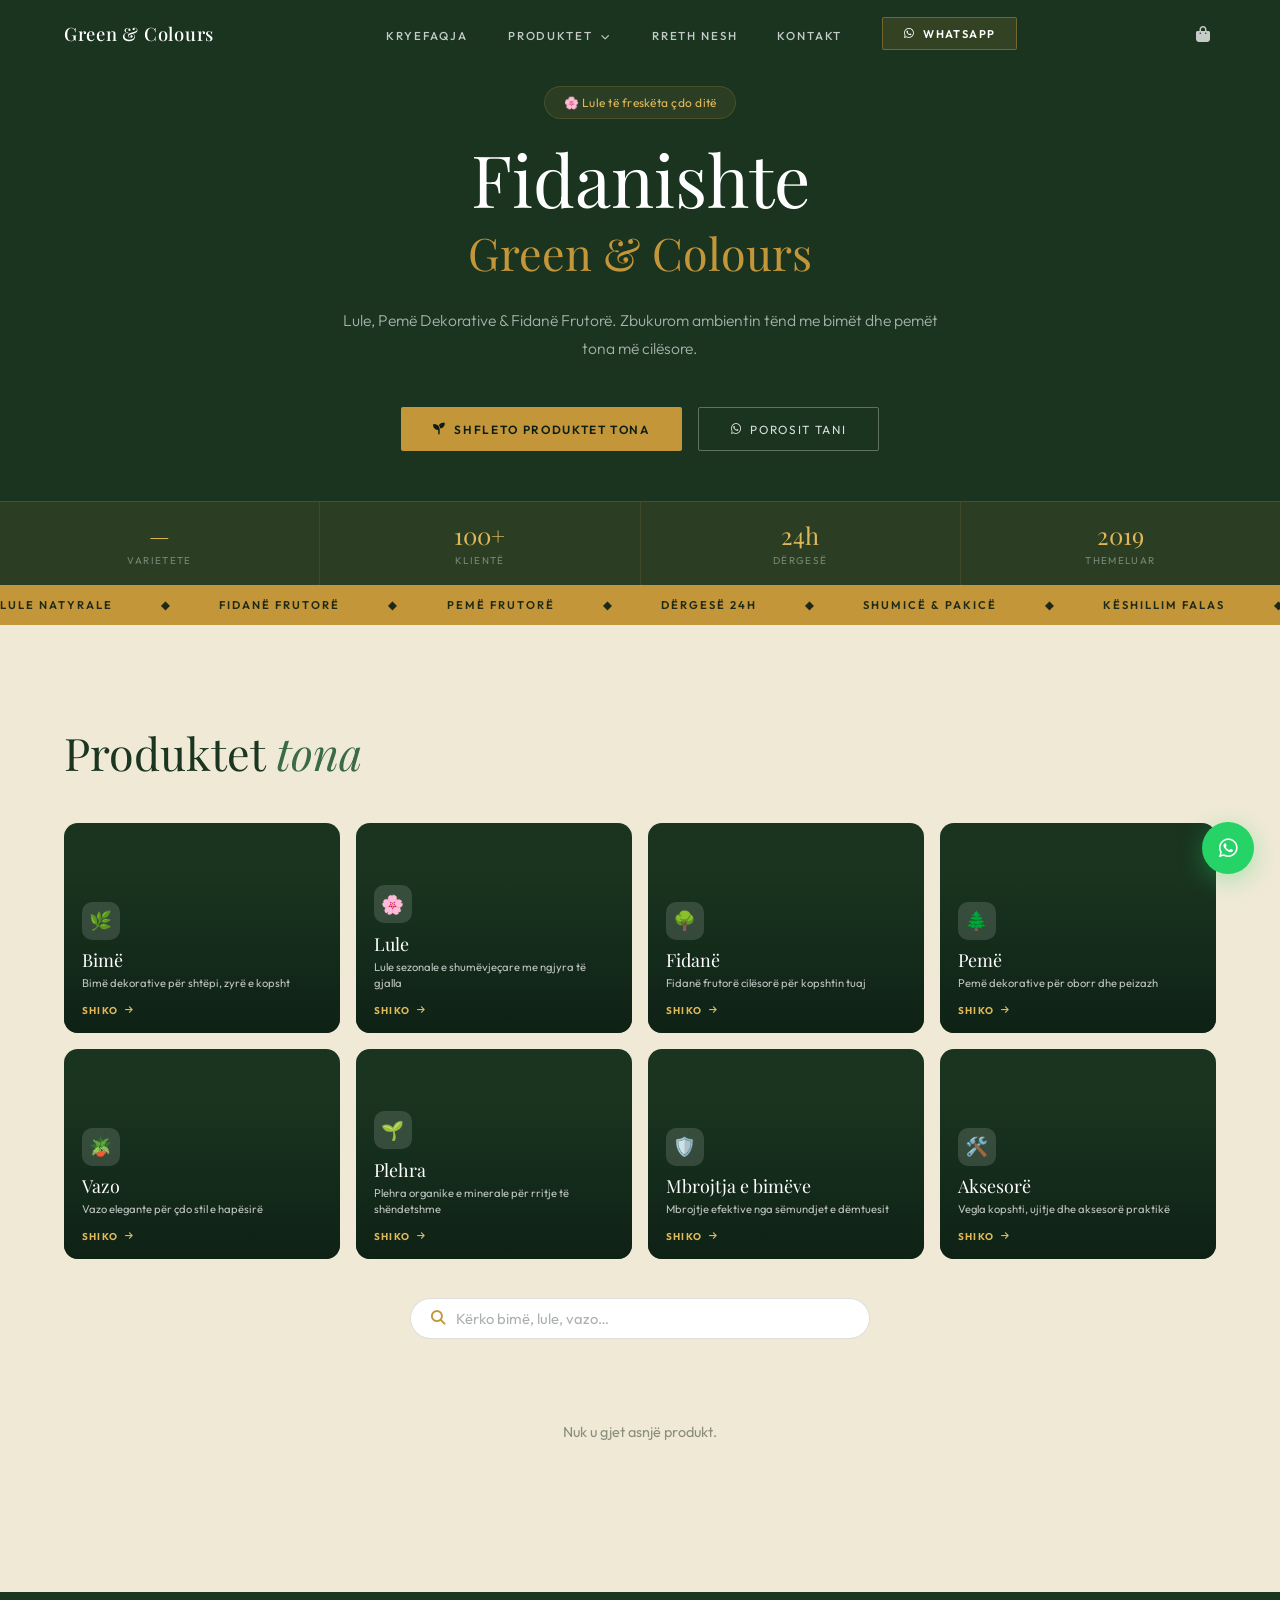
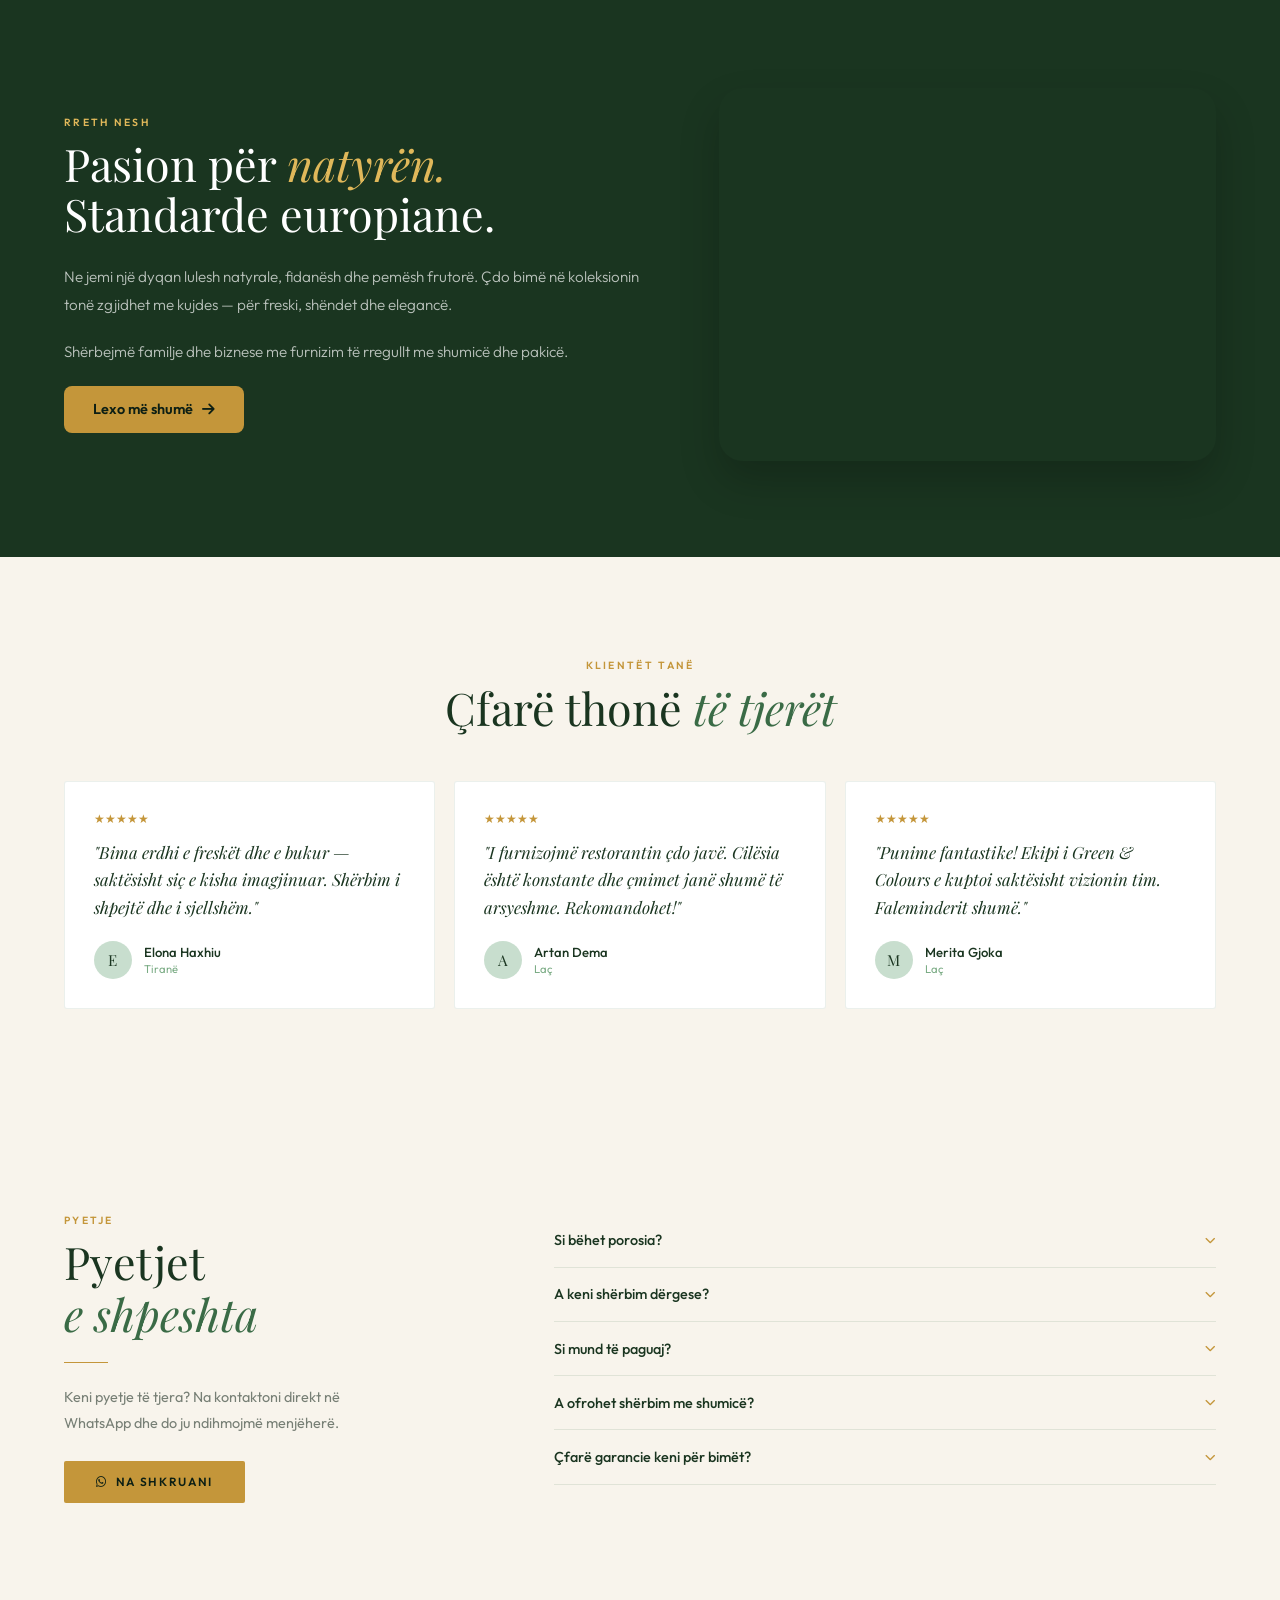
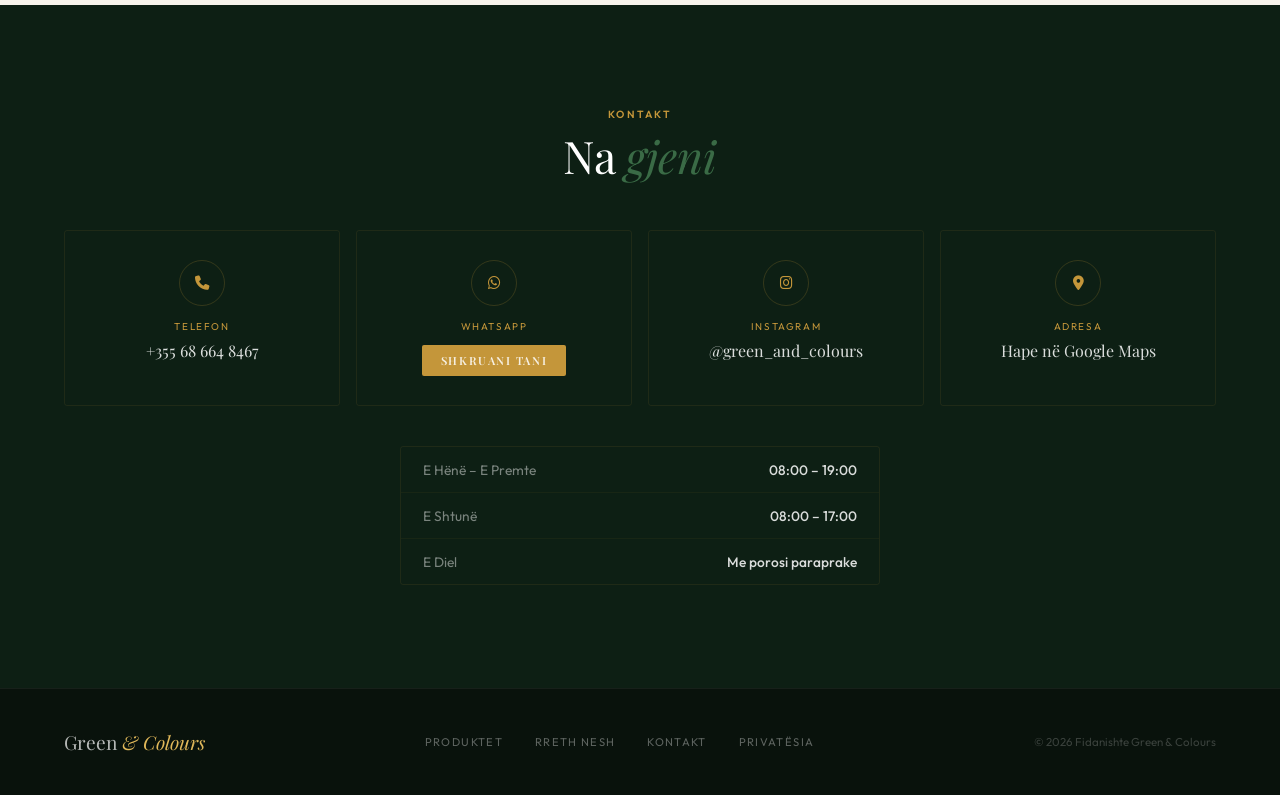
==== index.html @ 83186262 "Add files via upload" ====
<!DOCTYPE html>
<html lang="sq">
<head>
  <meta charset="UTF-8" />
  <meta name="viewport" content="width=device-width, initial-scale=1.0" />
  <title>Green & Colours — Fidanishte Premium · Laç</title>
  <meta name="description" content="Fidanishte Green & Colours — lule, bimë dekorative dhe fidanë frutorë premium. Porosi online nëpërmjet WhatsApp. Laç, Shqipëri." />
  <meta name="robots" content="index, follow" />
  <link rel="canonical" href="https://green-colours.pages.dev/" />
  <meta name="theme-color" content="#1a3520" />
  <link rel="icon" href="data:image/svg+xml,%3Csvg xmlns='http://www.w3.org/2000/svg' viewBox='0 0 100 100'%3E%3Ctext y='.9em' font-size='90'%3E🌿%3C/text%3E%3C/svg%3E">
  <link rel="manifest" href="site.webmanifest" />

  <!-- Open Graph -->
  <meta property="og:type"        content="website" />
  <meta property="og:site_name"   content="Green & Colours" />
  <meta property="og:locale"      content="sq_AL" />
  <meta property="og:url"         content="https://green-colours.pages.dev/" />
  <meta property="og:title"       content="Green & Colours — Fidanishte Premium · Laç" />
  <meta property="og:description" content="Fidanishte Green & Colours — lule, bimë dekorative dhe fidanë frutorë premium. Porosi online nëpërmjet WhatsApp." />
  <meta property="og:image"       content="https://green-colours.pages.dev/assets/og-image.jpg" />
  <meta property="og:image:width"  content="1200" />
  <meta property="og:image:height" content="630" />
  <meta property="og:image:alt"    content="Fidanishte Green & Colours — bimë dhe lule premium, Laç" />

  <!-- Twitter Card -->
  <meta name="twitter:card"        content="summary_large_image" />
  <meta name="twitter:title"       content="Green & Colours — Fidanishte Premium · Laç" />
  <meta name="twitter:description" content="Fidanishte Green & Colours — lule, bimë dekorative dhe fidanë frutorë premium. Porosi online nëpërmjet WhatsApp." />
  <meta name="twitter:image"       content="https://green-colours.pages.dev/assets/og-image.jpg" />
  <meta name="twitter:image:alt"   content="Fidanishte Green & Colours — bimë dhe lule premium, Laç" />

  <!-- Schema.org JSON-LD -->
  <script type="application/ld+json">
  {
    "@context": "https://schema.org",
    "@type": "LocalBusiness",
    "@id": "https://green-colours.pages.dev/#business",
    "name": "Fidanishte Green & Colours",
    "alternateName": "Green & Colours",
    "description": "Fidanishte premium në Laç — lule, bimë dekorative dhe fidanë frutorë. Shërbim me WhatsApp dhe dërgesa në të gjithë Shqipërinë dhe në Kosovë.",
    "url": "https://green-colours.pages.dev/",
    "logo": "https://green-colours.pages.dev/assets/og-image.jpg",
    "image": "https://green-colours.pages.dev/assets/og-image.jpg",
    "telephone": "+355686648467",
    "address": {
      "@type": "PostalAddress",
      "addressLocality": "Laç",
      "addressCountry": "AL"
    },
    "geo": {
      "@type": "GeoCoordinates",
      "latitude": 41.6288509,
      "longitude": 19.6698162
    },
    "openingHoursSpecification": [
      {
        "@type": "OpeningHoursSpecification",
        "dayOfWeek": ["Monday","Tuesday","Wednesday","Thursday","Friday"],
        "opens": "08:00",
        "closes": "19:00"
      },
      {
        "@type": "OpeningHoursSpecification",
        "dayOfWeek": "Saturday",
        "opens": "08:00",
        "closes": "17:00"
      }
    ],
    "sameAs": [
      "https://www.instagram.com/green_and_colours"
    ],
    "contactPoint": {
      "@type": "ContactPoint",
      "telephone": "+355686648467",
      "contactType": "customer service",
      "availableLanguage": "Albanian"
    },
    "priceRange": "$$"
  }
  </script>

  <link rel="preload" href="https://fonts.googleapis.com/css2?family=Playfair+Display:ital,wght@0,400;0,700;1,400&family=Outfit:wght@400;500;600&display=swap" as="style" />
  <link rel="preconnect" href="https://fonts.googleapis.com" />
  <link rel="preconnect" href="https://fonts.gstatic.com" crossorigin />
  <link rel="stylesheet" href="style.css" />
  <link href="https://fonts.googleapis.com/css2?family=Playfair+Display:ital,wght@0,400;0,500;0,700;1,400;1,500&family=Outfit:wght@300;400;500;600&display=swap" rel="stylesheet" />
  <link rel="stylesheet" href="https://cdnjs.cloudflare.com/ajax/libs/font-awesome/6.5.0/css/all.min.css" media="print" onload="this.media='all'" />
  <noscript><link rel="stylesheet" href="https://cdnjs.cloudflare.com/ajax/libs/font-awesome/6.5.0/css/all.min.css" /></noscript>

  <style>
    /* ══════════════════════════════════
       SCROLLBAR
    ══════════════════════════════════ */
    ::-webkit-scrollbar { width: 4px; }
    ::-webkit-scrollbar-track { background: var(--cream); }
    ::-webkit-scrollbar-thumb { background: var(--moss); border-radius: 2px; }

    /* ══════════════════════════════════
       NAV
    ══════════════════════════════════ */
    #nav {
      position: fixed; top: 0; left: 0; right: 0; z-index: 200;
      height: 68px;
      display: flex; align-items: center; justify-content: space-between;
      padding: 0 clamp(1.5rem, 5vw, 4rem);
      background: rgba(13,31,20,0);
      transition: background .4s var(--ease), border-color .4s;
      border-bottom: 1px solid transparent;
    }
    #nav.stuck {
      background: rgba(13,31,20,.97);
      border-bottom-color: rgba(196,150,58,.18);
      backdrop-filter: blur(20px);
    }

    .nav-logo {
      font-family: var(--serif);
      font-size: 1.15rem;
      font-weight: 500;
      color: var(--white);
      letter-spacing: .04em;
      display: flex; align-items: center; gap: .4rem;
    }

    .nav-links {
      display: flex; align-items: center; gap: 2.5rem;
      list-style: none;
    }
    .nav-links a {
      font-size: .72rem;
      font-weight: 500;
      letter-spacing: .16em;
      text-transform: uppercase;
      color: rgba(255,255,255,.75);
      transition: color .2s;
    }
    .nav-links a:hover { color: var(--white); }

    .nav-wa {
      display: flex; align-items: center; gap: .5rem;
      padding: .55rem 1.3rem;
      background: rgba(196,150,58,.15);
      border: 1px solid rgba(196,150,58,.45);
      color: var(--white) !important;
      border-radius: 2px;
      font-size: .7rem !important;
      font-weight: 600 !important;
      letter-spacing: .12em !important;
      transition: background .25s;
    }
    .nav-wa:hover { background: var(--gold) !important; color: var(--ink) !important; }

    .nav-cart {
      position: relative;
      color: rgba(255,255,255,.75);
      font-size: 1rem;
      padding: .4rem;
      transition: color .2s;
    }
    .nav-cart:hover { color: var(--white); }

    #cartCount {
      position: absolute; top: -4px; right: -4px;
      min-width: 18px; height: 18px;
      background: var(--gold);
      color: var(--ink);
      font-size: .6rem; font-weight: 700;
      border-radius: 99px;
      display: flex; align-items: center; justify-content: center;
      padding: 0 3px;
    }
    #cartCount.hidden { display: none; }

    /* ── Kategoritë vizuale (karta) ── */
    .cat-grid {
      display: grid; grid-template-columns: repeat(4, 1fr);
      gap: 1rem; margin-bottom: 2.4rem;
    }
    .cat-card {
      position: relative; height: 210px;
      border-radius: 14px; overflow: hidden;
      cursor: pointer;
      background: var(--forest);
      border: none; padding: 0; text-align: left;
      display: block; width: 100%;
      transition: transform .3s var(--ease), box-shadow .3s var(--ease);
    }
    .cat-card:hover { transform: translateY(-5px); box-shadow: 0 16px 40px rgba(13,31,20,.22); }
    .cat-card img {
      position: absolute; inset: 0; width: 100%; height: 100%;
      object-fit: cover;
      transition: transform .5s var(--ease);
    }
    .cat-card:hover img { transform: scale(1.06); }
    .cat-card::after {
      content: '';
      position: absolute; inset: 0;
      background: linear-gradient(180deg, rgba(13,31,20,.05) 25%, rgba(13,31,20,.9) 100%);
      z-index: 1;
    }
    .cat-card-body {
      position: absolute; left: 0; right: 0; bottom: 0; z-index: 2;
      padding: 1rem 1.1rem;
      display: block;
    }
    .cat-card-emoji {
      width: 38px; height: 38px;
      display: flex; align-items: center; justify-content: center;
      background: rgba(255,255,255,.14);
      backdrop-filter: blur(6px);
      border-radius: 10px; font-size: 1.15rem;
      margin-bottom: .55rem;
    }
    .cat-card-name {
      display: block;
      font-family: var(--serif); font-size: 1.12rem;
      color: #fff; margin-bottom: .25rem;
    }
    .cat-card-desc {
      display: -webkit-box; -webkit-line-clamp: 2; -webkit-box-orient: vertical;
      overflow: hidden;
      font-size: .7rem; line-height: 1.45;
      font-family: var(--sans);
      color: rgba(255,255,255,.72);
      margin-bottom: .6rem;
    }
    .cat-card-btn {
      display: inline-flex; align-items: center; gap: .4rem;
      font-size: .62rem; font-weight: 700;
      font-family: var(--sans);
      letter-spacing: .14em; text-transform: uppercase;
      color: var(--gold-lt);
    }
    .cat-card-btn i { font-size: .55rem; transition: transform .2s; }
    .cat-card:hover .cat-card-btn i { transform: translateX(4px); }

    /* ── FAB: Telefon (vetëm mobile) ── */
    .fab-tel {
      display: none;
      position: fixed; z-index: 300;
      align-items: center; justify-content: center;
      background: var(--forest);
      color: #fff;
      border-radius: 50%;
      box-shadow: 0 8px 24px rgba(13,31,20,.4);
      transition: transform .25s;
    }
    .fab-tel:hover { transform: scale(1.1); }

    /* ══════════════════════════════════
       HERO
    ══════════════════════════════════ */
    #hero {
      position: relative;
      height: 65vh; min-height: 500px;
      display: grid;
      grid-template-columns: 1fr;
    }

    .hero-left {
      position: relative;
      background: var(--forest);
      display: flex; flex-direction: column;
      justify-content: center;
      align-items: center;
      text-align: center;
      padding: clamp(2rem,8vw,6rem) clamp(2rem,5vw,4rem);
      overflow: hidden;
      z-index: 1;
    }

    .hero-left::before {
      content: '';
      position: absolute; inset: 0;
      background-color: var(--forest);
      opacity: .28;
    }

    .hero-eyebrow {
      font-size: .75rem;
      letter-spacing: .02em;
      color: var(--gold-lt);
      margin-top: 2rem;
      margin-bottom: 1.4rem;
      display: inline-flex;
      align-items: center;
      gap: .6rem;
      justify-content: center;
      position: relative;
      background: rgba(196,150,58,0.1);
      padding: 0.5rem 1.2rem;
      border-radius: 50px;
      border: 1px solid rgba(196,150,58,0.2);
    }
    .hero-eyebrow::before { display: none; }

    .hero-h1 {
      font-family: var(--serif);
      font-size: clamp(2.5rem, 6vw, 4.5rem);
      font-weight: 400;
      line-height: 1.05;
      color: var(--white);
      margin-bottom: 0.4rem;
      position: relative;
    }
    
    .hero-subtitle {
      font-family: var(--serif);
      font-size: clamp(1.5rem, 3.5vw, 2.8rem);
      color: var(--gold);
      margin-bottom: 1.5rem;
      position: relative;
    }

    .hero-desc {
      font-size: .98rem;
      font-weight: 300;
      line-height: 1.8;
      color: rgba(255,255,255,.62);
      max-width: 600px;
      margin: 0 auto 2.8rem;
      position: relative;
    }

    .hero-btns {
      display: flex; gap: 1rem; flex-wrap: wrap;
      justify-content: center;
      position: relative;
    }

    .btn-gold {
      display: inline-flex; align-items: center; gap: .5rem;
      padding: .85rem 2rem;
      background: var(--gold);
      color: var(--ink);
      font-size: .74rem; font-weight: 600;
      letter-spacing: .14em; text-transform: uppercase;
      border-radius: 2px;
      transition: background .22s, transform .15s;
    }
    .btn-gold:hover { background: var(--gold-lt); transform: translateY(-2px); }

    .btn-ghost {
      display: inline-flex; align-items: center; gap: .5rem;
      padding: .85rem 2rem;
      border: 1px solid rgba(255,255,255,.3);
      color: rgba(255,255,255,.85);
      font-size: .74rem; font-weight: 400;
      letter-spacing: .14em; text-transform: uppercase;
      border-radius: 2px;
      transition: all .22s;
    }
    .btn-ghost:hover { border-color: rgba(255,255,255,.7); color: var(--white); }

    /* Hero numbers strip */
    .hero-numbers {
      position: absolute; bottom: 0; left: 0; right: 0;
      background: rgba(196,150,58,.1);
      border-top: 1px solid rgba(196,150,58,.2);
      display: flex;
      z-index: 2;
    }
    .hero-num-item {
      flex: 1;
      padding: 1.1rem 1.5rem;
      border-right: 1px solid rgba(196,150,58,.15);
    }
    .hero-num-item:last-child { border-right: none; }
    .h-num {
      font-family: var(--serif);
      font-size: 1.5rem;
      font-weight: 400;
      color: var(--gold-lt);
    }
    .h-lbl {
      font-size: .62rem;
      letter-spacing: .14em;
      text-transform: uppercase;
      color: rgba(255,255,255,.38);
      margin-top: .2rem;
    }

    /* ══════════════════════════════════
       MARQUEE
    ══════════════════════════════════ */
    .marquee-wrap {
      background: var(--gold);
      overflow: hidden;
      padding: .8rem 0;
    }
    .marquee-track {
      display: flex;
      gap: 3rem;
      animation: marquee 22s linear infinite;
      white-space: nowrap;
    }
    .marquee-track span {
      font-size: .7rem;
      font-weight: 600;
      letter-spacing: .18em;
      text-transform: uppercase;
      color: var(--ink);
      opacity: .9;
      flex-shrink: 0;
    }
    .marquee-dot {
      color: var(--forest);
      opacity: .5;
    }
    @keyframes marquee {
      from { transform: translateX(0); }
      to   { transform: translateX(-50%); }
    }

    /* ══════════════════════════════════
       CATEGORY SECTION
    ══════════════════════════════════ */
    #categories {
      padding: clamp(4rem,8vw,7rem) clamp(1.5rem,5vw,4rem);
      background: var(--cream);
    }

    .sec-head {
      display: flex;
      align-items: flex-end;
      justify-content: space-between;
      margin-bottom: 2.8rem;
      gap: 1rem;
      flex-wrap: wrap;
    }

    .sec-tag {
      font-size: .65rem;
      font-weight: 600;
      letter-spacing: .22em;
      text-transform: uppercase;
      color: var(--gold);
      margin-bottom: .6rem;
      display: block;
    }

    .sec-title {
      font-family: var(--serif);
      font-size: clamp(1.8rem, 3.5vw, 2.8rem);
      font-weight: 400;
      line-height: 1.15;
      color: var(--forest);
    }
    .sec-title em { font-style: italic; color: var(--moss); }

    /* ══════════════════════════════════
       PRODUCTS
    ══════════════════════════════════ */
    #produktet {
      padding: clamp(4rem,8vw,7rem) clamp(1.5rem,5vw,4rem);
      background: var(--parchment);
    }

    /* Product grid */
    #productGrid {
      display: grid;
      grid-template-columns: repeat(auto-fill, minmax(220px, 1fr));
      gap: 1.2rem;
    }

    .pc {
      background: var(--white);
      border: 1px solid rgba(58,107,70,.1);
      border-radius: 3px;
      overflow: hidden;
      transition: transform .3s var(--ease), box-shadow .3s, border-color .3s;
      cursor: pointer;
    }
    .pc:hover {
      transform: translateY(-5px);
      box-shadow: 0 22px 48px rgba(13,31,20,.13);
      border-color: rgba(58,107,70,.25);
    }

    .pc-img {
      position: relative;
      height: 220px; overflow: hidden;
    }
    .pc-img img {
      width: 100%; height: 100%;
      object-fit: cover;
      transition: transform .55s var(--ease);
    }
    .pc:hover .pc-img img { transform: scale(1.07); }

    .pc-badge {
      position: absolute; top: .75rem; left: .75rem;
      font-size: .58rem; font-weight: 700;
      letter-spacing: .1em; text-transform: uppercase;
      padding: .22rem .6rem;
      background: var(--forest);
      color: var(--mist);
      border-radius: 2px;
    }
    .pc-badge-gold { background: var(--gold); color: var(--ink); }
    .pc-badge-out  { background: #dc2626; color: #ffffff; font-weight: 800; } /* Ngjyrë e kuqe për S'ka gjendje */

    .pc-body { padding: 1.1rem; }

    .pc-cat {
      font-size: .6rem;
      letter-spacing: .14em;
      text-transform: uppercase;
      color: var(--sage);
      margin-bottom: .35rem;
    }
    .pc-name {
      font-family: var(--serif);
      font-size: 1.1rem;
      font-weight: 400;
      color: var(--forest);
      line-height: 1.25;
      margin-bottom: .6rem;
    }

    .pc-price-row {
      display: flex;
      align-items: baseline;
      gap: .5rem;
      justify-content: space-between;
    }
    .pc-price {
      font-family: var(--serif);
      font-size: 1.1rem;
      color: var(--moss);
    }
    .pc-price-old {
      font-size: .82rem;
      color: rgba(13,31,20,.35);
      text-decoration: line-through;
    }

    .pc-order {
      width: 32px; height: 32px;
      border-radius: 2px;
      background: var(--forest);
      color: var(--cream);
      display: flex; align-items: center; justify-content: center;
      font-size: .78rem;
      transition: background .2s;
      flex-shrink: 0;
    }
    .pc-order:hover { background: var(--gold); color: var(--ink); }

    /* Load more */
    #loadMoreWrap {
      display: none;
      justify-content: center;
      margin-top: 2.5rem;
    }
    /* Infinite scroll — indikatori i ngarkimit */
    #scrollSentinel { height: 1px; }
    .scroll-status {
      display: inline-flex; align-items: center; gap: .6rem;
      font-size: .74rem; font-weight: 500;
      letter-spacing: .12em; text-transform: uppercase;
      color: rgba(13,31,20,.45);
    }
    .scroll-status .spin {
      width: 14px; height: 14px; border-radius: 50%;
      border: 2px solid rgba(58,107,70,.22);
      border-top-color: var(--forest);
      animation: gcspin .7s linear infinite;
    }
    @keyframes gcspin { to { transform: rotate(360deg); } }
    .btn-outline-dark {
      display: inline-flex; align-items: center; gap: .5rem;
      padding: .8rem 2.4rem;
      border: 1px solid rgba(58,107,70,.28);
      border-radius: 2px;
      font-size: .74rem; font-weight: 500;
      letter-spacing: .12em; text-transform: uppercase;
      color: var(--forest);
      transition: all .22s;
    }
    .btn-outline-dark:hover {
      background: var(--forest);
      color: var(--cream);
      border-color: var(--forest);
    }

    /* ══════════════════════════════════
       ABOUT SPLIT
    ══════════════════════════════════ */
    #about {
      display: grid;
      grid-template-columns: 1.1fr 0.9fr;
      padding: clamp(4rem,8vw,6rem) clamp(1.5rem,5vw,4rem);
      background: var(--forest);
      gap: 3rem;
      align-items: center;
    }

    .about-visual {
      position: relative;
      border-radius: 24px;
      overflow: hidden;
      aspect-ratio: 4/3;
      box-shadow: 0 20px 40px rgba(0,0,0,0.2);
    }

    .about-visual img {
      width: 100%; height: 100%;
      object-fit: cover;
      display: block;
      transition: transform .8s var(--ease);
    }
    .about-visual:hover img { transform: scale(1.04); }

    .about-body {
      background: transparent;
      padding: 0;
      display: flex; flex-direction: column; justify-content: center;
    }

    .about-body .sec-tag { color: var(--gold-lt); }

    .about-title {
      font-family: var(--serif);
      font-size: clamp(2rem, 3.5vw, 3rem);
      font-weight: 400;
      line-height: 1.12;
      color: var(--white);
      margin-bottom: 1.5rem;
    }
    .about-title em { font-style: italic; color: var(--gold-lt); }

    .about-text {
      font-size: .95rem;
      font-weight: 300;
      line-height: 1.85;
      color: rgba(255,255,255,.7);
      margin-bottom: 1.2rem;
    }

    .btn-gold-new {
      background: var(--gold);
      color: var(--ink);
      padding: 0.9rem 1.8rem;
      border-radius: 8px;
      font-size: 0.9rem;
      font-weight: 600;
      display: inline-flex;
      align-items: center;
      gap: 0.6rem;
      transition: all 0.3s var(--ease);
      text-decoration: none;
      align-self: flex-start;
    }
    .btn-gold-new:hover {
      background: var(--gold-lt);
      transform: translateY(-2px);
      box-shadow: 0 8px 20px rgba(196,150,58,0.3);
    }

    @media (max-width: 900px) {
      #about { grid-template-columns: 1fr; gap: 2.5rem; }
      .about-visual { order: -1; aspect-ratio: 16/10; }
    }

    /* ══════════════════════════════════
       TESTIMONIALS
    ══════════════════════════════════ */
    #testimonials {
      padding: clamp(4rem,8vw,7rem) clamp(1.5rem,5vw,4rem);
      background: var(--cream);
      overflow: hidden;
    }

    .testimonials-head { text-align: center; margin-bottom: 3rem; }

    .testi-track {
      display: grid;
      grid-template-columns: repeat(3, 1fr);
      gap: 1.2rem;
    }

    .testi-card {
      background: var(--white);
      border: 1px solid rgba(58,107,70,.1);
      border-radius: 3px;
      padding: 1.8rem;
    }

    .testi-stars {
      color: var(--gold);
      font-size: .75rem;
      margin-bottom: .8rem;
    }

    .testi-text {
      font-family: var(--serif);
      font-size: 1.05rem;
      font-style: italic;
      font-weight: 400;
      line-height: 1.65;
      color: var(--forest);
      margin-bottom: 1.2rem;
    }

    .testi-author {
      display: flex; align-items: center; gap: .75rem;
    }
    .testi-avatar {
      width: 38px; height: 38px; border-radius: 50%;
      background: var(--mist);
      display: flex; align-items: center; justify-content: center;
      font-family: var(--serif);
      font-size: .95rem;
      color: var(--forest);
      font-weight: 400;
      flex-shrink: 0;
    }
    .testi-name { font-size: .82rem; font-weight: 500; color: var(--forest); }
    .testi-loc  { font-size: .7rem; color: var(--sage); margin-top: .1rem; }

    /* ══════════════════════════════════
       FAQ
    ══════════════════════════════════ */
    #faq {
      padding: clamp(4rem,8vw,7rem) clamp(1.5rem,5vw,4rem);
      background: var(--cream);
    }

    .faq-wrap {
      display: grid;
      grid-template-columns: 1fr 1.6fr;
      gap: clamp(3rem,6vw,6rem);
      align-items: start;
    }

    .faq-sticky { position: sticky; top: 88px; }

    details.faq {
      border-bottom: 1px solid rgba(58,107,70,.12);
    }
    details.faq summary {
      display: flex; align-items: center; justify-content: space-between;
      padding: 1.1rem 0;
      font-size: .9rem; font-weight: 500;
      color: var(--forest);
      cursor: pointer; list-style: none;
      user-select: none;
      transition: color .2s;
    }
    details.faq summary::-webkit-details-marker { display: none; }
    details.faq[open] summary { color: var(--moss); }
    details.faq summary i { color: var(--gold); font-size: .68rem; transition: transform .3s; }
    details.faq[open] summary i { transform: rotate(180deg); }
    details.faq p {
      font-size: .86rem;
      color: rgba(13,31,20,.55);
      line-height: 1.8;
      padding-bottom: 1.1rem;
    }

    /* ══════════════════════════════════
       CONTACT
    ══════════════════════════════════ */
    #kontakt {
      background: var(--ink);
      padding: clamp(4rem,8vw,7rem) clamp(1.5rem,5vw,4rem);
    }

    .contact-grid {
      display: grid;
      grid-template-columns: repeat(auto-fit, minmax(200px, 1fr));
      gap: 1rem;
      margin-top: 3rem;
    }

    .contact-tile {
      padding: 1.8rem;
      border: 1px solid rgba(196,150,58,.1);
      border-radius: 3px;
      text-align: center;
      transition: border-color .3s;
    }
    .contact-tile:hover { border-color: rgba(196,150,58,.3); }

    .ct-icon {
      width: 46px; height: 46px;
      border-radius: 50%;
      border: 1px solid rgba(196,150,58,.22);
      display: flex; align-items: center; justify-content: center;
      margin: 0 auto .9rem;
      color: var(--gold);
      font-size: .9rem;
    }
    .ct-label {
      font-size: .62rem;
      letter-spacing: .16em;
      text-transform: uppercase;
      color: var(--gold);
      margin-bottom: .45rem;
    }
    .ct-value {
      font-family: var(--serif);
      font-size: 1rem;
      color: rgba(255,255,255,.85);
    }
    .ct-value a { color: inherit; transition: color .2s; }
    .ct-value a:hover { color: var(--gold-lt); }

    .hours-table {
      max-width: 480px; margin: 2.5rem auto 0;
      border: 1px solid rgba(196,150,58,.1);
      border-radius: 3px; overflow: hidden;
    }
    .ht-row {
      display: flex; justify-content: space-between;
      padding: .85rem 1.4rem;
      border-bottom: 1px solid rgba(196,150,58,.06);
      font-size: .86rem;
    }
    .ht-row:last-child { border-bottom: none; }
    .ht-day { color: rgba(255,255,255,.45); }
    .ht-time { color: rgba(255,255,255,.85); font-weight: 500; }

    /* ══════════════════════════════════
       FOOTER
    ══════════════════════════════════ */
    footer {
      background: rgba(5,14,8,.98);
      border-top: 1px solid rgba(255,255,255,.06);
      padding: 2.5rem clamp(1.5rem,5vw,4rem);
    }
    .footer-inner {
      display: flex;
      align-items: center;
      justify-content: space-between;
      flex-wrap: wrap;
      gap: 1.5rem;
      max-width: var(--max);
      margin: 0 auto;
    }
    .footer-logo {
      font-family: var(--serif);
      font-size: 1.2rem;
      color: rgba(255,255,255,.7);
    }
    .footer-logo em { color: var(--gold-lt); font-style: italic; }
    .footer-links {
      display: flex; gap: 2rem; flex-wrap: wrap;
    }
    .footer-links a {
      font-size: .7rem;
      letter-spacing: .12em;
      text-transform: uppercase;
      color: rgba(255,255,255,.35);
      transition: color .2s;
    }
    .footer-links a:hover { color: rgba(255,255,255,.7); }
    .footer-copy {
      font-size: .72rem;
      color: rgba(255,255,255,.2);
    }

    /* ══════════════════════════════════
       MODALS
    ══════════════════════════════════ */
    .modal {
      display: none;
      position: fixed; inset: 0; z-index: 500;
      background: rgba(0,0,0,.7);
      backdrop-filter: blur(8px);
      align-items: center; justify-content: center;
      padding: 1rem;
    }
    .modal.open { display: flex; }

    .modal-box {
      background: var(--ink);
      border: 1px solid rgba(196,150,58,.14);
      border-radius: 4px;
      width: 100%; max-width: 860px;
      max-height: 90vh; overflow: auto;
      position: relative;
    }

    .modal-close {
      position: absolute; top: 1rem; right: 1rem; z-index: 2;
      width: 36px; height: 36px;
      background: var(--forest);
      border: 2px solid var(--gold);
      border-radius: 50%;
      color: var(--cream);
      display: flex; align-items: center; justify-content: center;
      cursor: pointer; font-size: .85rem;
      transition: background .2s;
    }
    .modal-close:hover { background: rgba(255,255,255,.15); }

    /* Quick view */
    #qvModal .modal-box {
      display: grid;
      grid-template-columns: 1fr 1fr;
    }

    .qv-img-wrap { position: relative; }
    .qv-img-wrap img {
      width: 100%; height: 100%; min-height: 320px;
      object-fit: contain; object-position: center;
      display: block; background: #fff;
    }
    @media (max-width: 640px) {
      .qv-img-wrap img {
        height: auto !important;
        min-height: unset !important;
        max-height: none !important;
        aspect-ratio: 1 / 1;
        object-fit: contain !important;
        background: #fff;
      }
    }
    .qv-nav {
      position: absolute; top: 50%; transform: translateY(-50%);
      width: 36px; height: 36px;
      background: rgba(13,31,20,.6);
      border: 1px solid rgba(196,150,58,.2);
      border-radius: 50%;
      color: var(--cream);
      display: flex; align-items: center; justify-content: center;
      cursor: pointer; font-size: .72rem;
      transition: background .2s;
    }
    .qv-nav:hover { background: rgba(196,150,58,.25); }
    .qv-prev { left: .75rem; }
    .qv-next { right: .75rem; }

    .qv-body { padding: 2rem; overflow-y: auto; max-height: 90vh; }
    .qv-cat { font-size: .6rem; letter-spacing: .16em; text-transform: uppercase; color: var(--gold); margin-bottom: .5rem; }
    .qv-title { font-family: var(--serif); font-size: 1.8rem; font-weight: 400; color: var(--white); line-height: 1.2; margin-bottom: .9rem; }
    .qv-desc { font-size: .86rem; color: rgba(255,255,255,.5); line-height: 1.8; margin-bottom: 1.4rem; }

    .qv-price-row { display: flex; align-items: center; justify-content: space-between; gap: 1rem; margin-bottom: 1.4rem; }
    .qv-price { font-family: var(--serif); font-size: 1.8rem; color: var(--gold-lt); }

    .qv-btns { display: flex; gap: .6rem; }
    .btn-add-cart {
      display: inline-flex; align-items: center; gap: .5rem;
      padding: .7rem 1.4rem;
      background: var(--gold);
      color: var(--ink);
      font-size: .72rem; font-weight: 600;
      letter-spacing: .1em; text-transform: uppercase;
      border-radius: 2px; cursor: pointer;
      transition: background .22s;
    }
    .btn-add-cart:hover { background: var(--gold-lt); }
    .btn-wa-order {
      display: inline-flex; align-items: center; gap: .5rem;
      padding: .7rem 1.2rem;
      background: rgba(196,150,58,.12);
      border: 1px solid rgba(196,150,58,.3);
      color: var(--cream);
      font-size: .72rem;
      border-radius: 2px;
      transition: background .22s;
    }
    .btn-wa-order:hover { background: rgba(196,150,58,.22); }
    /* Produkt pa gjendje — etiketë statike: pa hover, pa zhdukje, pa zëvendësim */
    .qv-out {
      display: inline-flex; align-items: center; justify-content: center;
      background: #dc2626; color: #fff;
      font-family: var(--sans); font-weight: 800; font-size: .8rem;
      letter-spacing: .05em; text-transform: uppercase;
      padding: .7rem 1.4rem; border-radius: 10px;
      pointer-events: none; user-select: none;
    }

    .qv-care {
      border: 1px solid rgba(196,150,58,.1);
      border-radius: 2px;
      padding: 1.2rem;
      margin-top: .5rem;
    }
    .qv-care-title {
      font-size: .6rem; letter-spacing: .16em;
      text-transform: uppercase; color: var(--gold);
      margin-bottom: .9rem;
    }
    .qv-care-grid {
      display: grid; grid-template-columns: repeat(3,1fr); gap: .7rem;
      text-align: center;
    }
    .qv-care-item { min-width: 0; overflow: hidden; } .qv-care-item i { color: var(--gold); font-size: .85rem; }
    .qv-care-key {
      font-size: .58rem; letter-spacing: .1em; text-transform: uppercase;
      color: rgba(255,255,255,.3); margin: .3rem 0 .18rem;
    }
    .qv-care-val { font-size: .76rem; color: var(--cream); font-weight: 500; word-break: break-word; overflow-wrap: break-word; }

    /* Cart modal */
    #cartModal .modal-box { max-width: 520px; }

    .cart-header {
      padding: 1.4rem 1.6rem;
      border-bottom: 1px solid rgba(196,150,58,.1);
      display: flex; align-items: center; justify-content: space-between;
    }
    .cart-title { font-family: var(--serif); font-size: 1.4rem; color: var(--white); font-weight: 400; }

    .cart-items { padding: 1.4rem 1.6rem; overflow-y: auto; max-height: 40vh; min-height: 80px; }

    .cart-item {
      display: flex; gap: .9rem; align-items: center;
      padding: .8rem 0;
      border-bottom: 1px solid rgba(196,150,58,.08);
    }
    .cart-item img { width: 56px; height: 56px; object-fit: cover; border-radius: 2px; flex-shrink: 0; }
    .ci-name { font-family: var(--serif); font-size: .96rem; color: var(--cream); }
    .ci-price { font-size: .8rem; color: rgba(255,255,255,.45); margin-top: .2rem; }
    .ci-qty { display: flex; align-items: center; gap: .5rem; margin-top: .4rem; }
    .qty-btn {
      width: 26px; height: 26px;
      border: 1px solid rgba(196,150,58,.22);
      color: var(--cream);
      font-size: .95rem;
      border-radius: 2px;
      transition: border-color .2s;
    }
    .qty-btn:hover { border-color: var(--gold); color: var(--gold); }
    .qty-val { font-size: .85rem; color: var(--cream); min-width: 18px; text-align: center; }
    .ci-remove {
      margin-left: auto;
      color: rgba(255,255,255,.25);
      font-size: .78rem; cursor: pointer;
      transition: color .2s;
    }
    .ci-remove:hover { color: #e05; }

    .cart-footer { padding: 1.4rem 1.6rem; border-top: 1px solid rgba(196,150,58,.1); }
    .cart-total { display: flex; justify-content: space-between; margin-bottom: 1rem; font-size: .85rem; }
    .cart-total span:last-child { font-family: var(--serif); font-size: 1.25rem; color: var(--gold-lt); }

    .cart-phone-label { font-size: .62rem; letter-spacing: .14em; text-transform: uppercase; color: var(--gold); margin-bottom: .4rem; display: block; }
    #cartPhone {
      width: 100%; background: rgba(255,255,255,.06); border: 1px solid rgba(196,150,58,.18);
      border-radius: 2px; padding: .65rem .9rem;
      color: var(--white); font-size: .9rem; font-family: var(--sans);
      outline: none; transition: border-color .2s; margin-bottom: .6rem;
    }
    #cartPhone:focus { border-color: rgba(196,150,58,.5); }
    #cartPhone::placeholder { color: rgba(255,255,255,.25); }
    #cartPhoneError { font-size: .76rem; color: #f87; margin-bottom: .5rem; display: none; }
    .btn-wa-full {
      width: 100%; padding: .85rem;
      background: #25D366; color: #fff;
      font-size: .76rem; font-weight: 600;
      letter-spacing: .1em; text-transform: uppercase;
      border-radius: 2px; cursor: pointer;
      display: flex; align-items: center; justify-content: center; gap: .5rem;
      transition: background .22s;
    }
    .btn-wa-full:hover { background: #20b358; }

    /* Privacy modal */
    #privacyModal .modal-box { max-width: 600px; }
    .prv-body { padding: 1.6rem; overflow-y: auto; max-height: 70vh; }
    .prv-section { margin-bottom: 1.4rem; }
    .prv-section h4 { font-size: .8rem; font-weight: 600; color: var(--gold); margin-bottom: .4rem; }
    .prv-section p, .prv-section li { font-size: .84rem; color: rgba(255,255,255,.5); line-height: 1.8; }
    .prv-section ul { padding-left: 1.2rem; }

    /* ══════════════════════════════════
       FAB
    ══════════════════════════════════ */
    .fab-wa {
      position: fixed; bottom: 1.6rem; right: 1.6rem; z-index: 90;
      width: 52px; height: 52px; border-radius: 50%;
      background: #25D366;
      color: #fff;
      display: flex; align-items: center; justify-content: center;
      font-size: 1.35rem;
      box-shadow: 0 6px 24px rgba(37,211,102,.35);
      transition: transform .25s var(--ease);
      text-decoration: none;
    }
    .fab-wa:hover { transform: scale(1.1); }

    .fab-top {
      position: fixed; bottom: 1.6rem; right: 5rem; z-index: 90;
      width: 42px; height: 42px; border-radius: 50%;
      background: var(--forest);
      border: 1px solid rgba(196,150,58,.25);
      color: var(--gold);
      display: flex; align-items: center; justify-content: center;
      font-size: .78rem; cursor: pointer;
      opacity: 0; pointer-events: none;
      transition: opacity .3s;
    }
    .fab-top.vis { opacity: 1; pointer-events: all; }

    /* ══════════════════════════════════
       TOAST
    ══════════════════════════════════ */
    #toast {
      position: fixed; bottom: 5rem; right: 1.6rem; z-index: 600;
      background: var(--forest);
      border: 1px solid rgba(255,255,255,.1);
      color: var(--cream);
      font-size: .82rem;
      padding: .75rem 1.2rem;
      border-radius: 3px;
      display: none; max-width: 280px;
    }
    #toast.show { display: block; }

    /* ══════════════════════════════════
       REVEAL ANIMATION
    ══════════════════════════════════ */
    .reveal {
      opacity: 0; transform: translateY(22px);
      transition: opacity .7s var(--ease), transform .7s var(--ease);
    }
    .reveal.in { opacity: 1; transform: translateY(0); }

    /* ══════════════════════════════════
       RESPONSIVE
    ══════════════════════════════════ */

    /* ══════════════════════════════════
       MOBILE — 480px & below
    ══════════════════════════════════ */
    @media (max-width: 480px) {

      /* Prevent ALL horizontal scroll */
      html, body { overflow-x: hidden; max-width: 100%; }
      * { max-width: 100%; }

      /* ── NAV ── */
      html { --nav-h: 60px; } /* nav-i 60px në mobile → scroll-padding i saktë */
      #nav { height: 60px; padding: 0 1rem; }
      .nav-logo { font-size: 1rem; letter-spacing: .02em; }
      .nav-cart { font-size: .9rem; }

      /* ── HERO ── */
      #hero { height: auto; min-height: 100svh; }
      .hero-left { padding: 5rem 1.2rem 6rem; }
      .hero-eyebrow { font-size: .68rem; padding: .4rem 1rem; }
      .hero-h1 { font-size: clamp(2rem, 9vw, 2.6rem); }
      .hero-subtitle { font-size: clamp(1.2rem, 5vw, 1.6rem); margin-bottom: 1rem; }
      .hero-desc { font-size: .88rem; margin-bottom: 2rem; }
      .hero-btns { flex-direction: column; gap: .75rem; align-items: center; }
      .btn-gold, .btn-ghost { width: 100%; justify-content: center; padding: .9rem 1.5rem; }
      .hero-numbers { flex-wrap: wrap; }
      .hero-num-item { flex: 0 0 50%; border-right: none; border-bottom: 1px solid rgba(196,150,58,.15); padding: .9rem .8rem; }
      .hero-num-item:nth-child(odd) { border-right: 1px solid rgba(196,150,58,.15); }
      .h-num { font-size: 1.25rem; }
      .h-lbl { font-size: .58rem; }

      /* ── SECTIONS ── */
      #categories, #produktet, #about, #testimonials, #faq, #kontakt {
        padding: 3rem 1.2rem;
      }

      /* ── CATEGORY CARDS ── */
      .cat-grid { grid-template-columns: 1fr 1fr; gap: .6rem; }
      .cat-card { height: 205px; }
      .cat-card-body { padding: .8rem .85rem; }
      .cat-card-emoji { width: 32px; height: 32px; font-size: 1rem; margin-bottom: .4rem; }
      .cat-card-name { font-size: 1rem; }
      .cat-card-desc { font-size: .64rem; margin-bottom: .45rem; }
      .cat-card-btn { display: inline-flex; font-size: .58rem; }

      /* ── PRODUCT GRID ── */
      #productGrid { grid-template-columns: 1fr 1fr; gap: .65rem; }
      .pc-img { height: 150px; }
      .pc-body { padding: .75rem; }
      .pc-name { font-size: .95rem; }
      .pc-price { font-size: .95rem; }
      .pc-order { width: 28px; height: 28px; font-size: .7rem; }

      /* ── QUICK VIEW MODAL ── */
      #qvModal .modal-box {
        position: fixed; inset: 0;
        border-radius: 0; max-height: 100vh;
        overflow-y: auto; margin: 0;
        grid-template-columns: 1fr;
        display: block; /* Për siguri në mobile */
      }
      .qv-img-wrap { height: auto; }
      .qv-img-wrap img { min-height: unset; max-height: unset; height: auto; aspect-ratio: 1/1; object-fit: contain; object-position: center; background: #fff; }
      .qv-body { padding: 1.2rem; overflow: visible; max-height: none; }
      .qv-title { font-size: 1.4rem; }
      .qv-care-grid { display: grid; grid-template-columns: repeat(3, 1fr); gap: .4rem; }
      .qv-care-item { padding: .4rem .2rem; }
      .qv-care-val { font-size: .68rem; word-break: break-word; }
      .qv-btns { flex-direction: column; gap: .6rem; }
      .qv-btns a, .qv-btns button { width: 100%; justify-content: center; }
      .qv-nav { display: none; }

      /* ── CART MODAL ── */
      #cartModal .modal-box {
        position: fixed; bottom: 0; left: 0; right: 0; top: auto;
        border-radius: 20px 20px 0 0;
        max-height: 90vh; overflow-y: auto;
        margin: 0;
      }

      /* ── ABOUT ── */
      #about { grid-template-columns: 1fr; gap: 2rem; }
      .about-visual { min-height: 220px; border-radius: 12px; }
      .about-title { font-size: 1.6rem; }
      .about-text { font-size: .9rem; }

      /* ── TESTIMONIALS ── */
      .testi-track { grid-template-columns: 1fr; gap: 1rem; }
      .testi-card { padding: 1.4rem 1.2rem; }
      .testi-text { font-size: .86rem; }


      /* ── SEC HEADS ── */
      .sec-head { flex-direction: column; gap: .8rem; align-items: flex-start; }
      .sec-title { font-size: 1.6rem; }

      /* ── FAQ ── */
      .faq-wrap { gap: 2rem; }
      .faq summary { font-size: .9rem; }
      .faq p { font-size: .84rem; }

      /* ── CONTACT ── */
      .kontakt-grid { grid-template-columns: 1fr !important; gap: 1rem; }
      .kontakt-card { padding: 1.5rem 1.2rem; }


      /* ── MARQUEE ── */
      .marquee-track span { font-size: .62rem; }

      /* ── FOOTER ── */
      .footer-inner { flex-direction: column; text-align: center; gap: 1.2rem; align-items: center; }
      .footer-links { justify-content: center; gap: 1rem; }

      /* ── FAB ── */
      .fab-wa { width: 46px; height: 46px; font-size: 1.2rem; bottom: calc(74px + env(safe-area-inset-bottom)); right: 1rem; }
      .fab-tel { display: flex; width: 46px; height: 46px; font-size: 1.1rem; bottom: calc(132px + env(safe-area-inset-bottom)); right: 1rem; }
      .fab-top { bottom: calc(74px + env(safe-area-inset-bottom)); right: calc(1rem + 56px); }
      #toast { right: 1rem; bottom: calc(196px + env(safe-area-inset-bottom)); font-size: .78rem; }
    }

    /* ── TABLET 481–768px ── */
    @media (min-width: 481px) and (max-width: 768px) {
      html, body { overflow-x: hidden; }
      #productGrid { grid-template-columns: repeat(2, 1fr); }
      .cat-grid { grid-template-columns: repeat(3, 1fr); }
      .hero-btns { flex-wrap: wrap; justify-content: center; }
      #qvModal .modal-box { grid-template-columns: 1fr; border-radius: 16px; }
      #cartModal .modal-box {
        position: fixed; bottom: 0; left: 0; right: 0; top: auto;
        border-radius: 20px 20px 0 0; max-height: 90vh; margin: 0;
      }
      .footer-inner { flex-direction: column; text-align: center; align-items: center; }
    }

    @media (max-width: 1024px) {
      #hero { grid-template-columns: 1fr; }
      .hero-right { display: none; }
      .hero-left { min-height: 100svh; }
      .hero-left::before { opacity: .38; }
      #about { grid-template-columns: 1fr; }
      .about-visual { min-height: 340px; }
      .faq-wrap { grid-template-columns: 1fr; }
      .faq-sticky { position: static; }
    }

    @media (max-width: 768px) {
      .nav-links { display: none; }
      #qvModal .modal-box { grid-template-columns: 1fr; }
      .qv-img-wrap img { min-height: unset; height: auto; aspect-ratio: 1/1; object-fit: contain; background: #fff; }
      .testi-track { grid-template-columns: 1fr; }
    }

    /* ── Kërkimi i produkteve (sipër grid-it) ── */
    .prod-search {
      display: flex; align-items: center; gap: .7rem;
      max-width: 460px; margin: 0 auto 2.2rem;
      background: #fff;
      border: 1px solid rgba(13,31,20,.14);
      border-radius: 50px;
      padding: .65rem 1.25rem;
      transition: border-color .3s, box-shadow .3s;
    }
    .prod-search:focus-within {
      border-color: var(--gold);
      box-shadow: 0 4px 18px rgba(196,150,58,.16);
    }
    .prod-search > i { color: var(--gold); font-size: .9rem; }
    .prod-search input {
      flex: 1; min-width: 0;
      border: none; outline: none; background: transparent;
      font-family: var(--sans); font-size: .92rem;
      color: var(--forest);
    }
    .prod-search input::placeholder { color: rgba(13,31,20,.35); }

  </style>
  <script>
  /* Anti-flicker: apliko hero-n nga cache-i lokal para renderimit të parë */
  (function(){
    try{
      var s = JSON.parse(localStorage.getItem('fid_settings')||'[]');
      var hi = '';
      for(var i=0;i<s.length;i++){ if(s[i].key==='hero_img'){ hi = s[i].value||''; break; } }
      if(hi){
        var st = document.createElement('style');
        st.textContent = "#heroSection::before{background-image:url('"+hi.replace(/'/g,'%27')+"') !important;}";
        document.head.appendChild(st);
        var l = document.createElement('link'); l.rel='preload'; l.as='image'; l.href=hi;
        document.head.appendChild(l);
      }
    }catch(e){}
  })();
  </script>
</head>
<body>

<!-- ══ NAV ══ -->
<nav id="nav" aria-label="Navigimi kryesor">
  <a href="#hero" class="nav-logo">
    Green & Colours
  </a>

  <ul class="nav-links" role="list">
    <li><a href="index.html">Kryefaqja</a></li>
    <li class="has-mega">
      <a href="index.html#produktet" aria-haspopup="true">Produktet <i class="fa-solid fa-chevron-down mega-caret" aria-hidden="true"></i></a>
      <div class="mega-menu" role="menu" aria-label="Kategoritë e produkteve">
        <div class="mega-grid" id="megaGrid"><!-- Dinamikisht nga JS --></div>
        <div class="mega-footer">
          <a href="index.html#produktet" onclick="try{setGroupFilter('all')}catch(e){}">Shiko të gjitha produktet <i class="fa-solid fa-arrow-right" aria-hidden="true"></i></a>
        </div>
      </div>
    </li>
    <li><a href="rreth-nesh.html">Rreth Nesh</a></li>
    <li><a href="index.html#kontakt">Kontakt</a></li>
    <li>
      <a href="https://wa.me/355686648467" target="_blank" rel="noopener" class="nav-wa">
        <i class="fa-brands fa-whatsapp"></i> WhatsApp
      </a>
    </li>
  </ul>

  <div style="display:flex;align-items:center;gap:1rem;">
    <button class="nav-cart" id="cartToggle" aria-label="Shporta — shiko shportën e blerjeve">
      <i class="fa-solid fa-bag-shopping"></i>
      <span id="cartCount" class="hidden">0</span>
    </button>
  </div>
</nav>

<!-- ══ HERO ══ -->
<section id="hero">
  <!-- Left content -->
  <div class="hero-left" id="heroSection">
    <div style="position:relative;padding-bottom:5rem;">
      <div class="hero-eyebrow">🌸 Lule të freskëta çdo ditë</div>

      <h1 class="hero-h1">Fidanishte</h1>
      <div class="hero-subtitle">Green & Colours</div>

      <p class="hero-desc">
        Lule, Pemë Dekorative & Fidanë Frutorë. Zbukurom ambientin tënd me bimët dhe pemët tona më cilësore.
      </p>

      <div class="hero-btns">
        <a href="#produktet" class="btn-gold"><i class="fa-solid fa-seedling"></i> Shfleto Produktet Tona</a>
        <a href="https://wa.me/355686648467" target="_blank" rel="noopener" class="btn-ghost"><i class="fa-brands fa-whatsapp"></i> Porosit tani</a>
      </div>
    </div>

    <!-- Numbers -->
    <div class="hero-numbers">
      <div class="hero-num-item">
        <div class="h-num" id="statVarietete">—</div>
        <div class="h-lbl">Varietete</div>
      </div>
      <div class="hero-num-item">
        <div class="h-num">100+</div>
        <div class="h-lbl">Klientë</div>
      </div>
      <div class="hero-num-item">
        <div class="h-num">24h</div>
        <div class="h-lbl">Dërgesë</div>
      </div>
      <div class="hero-num-item">
        <div class="h-num">2019</div>
        <div class="h-lbl">Themeluar</div>
      </div>
    </div>
  </div>
</section>

<!-- ══ MARQUEE ══ -->
<div class="marquee-wrap">
  <div class="marquee-track" id="marqueeTrack">
    <span>Lule natyrale</span><span class="marquee-dot">◆</span>
    <span>Fidanë frutorë</span><span class="marquee-dot">◆</span>
    <span>Pemë frutorë</span><span class="marquee-dot">◆</span>
    <span>Dërgesë 24h</span><span class="marquee-dot">◆</span>
    <span>Shumicë & Pakicë</span><span class="marquee-dot">◆</span>
    <span>Këshillim falas</span><span class="marquee-dot">◆</span>
    <span>Lule natyrale</span><span class="marquee-dot">◆</span>
    <span>Fidanë frutorë</span><span class="marquee-dot">◆</span>
    <span>Pemë frutorë</span><span class="marquee-dot">◆</span>
    <span>Dërgesë 24h</span><span class="marquee-dot">◆</span>
    <span>Shumicë & Pakicë</span><span class="marquee-dot">◆</span>
    <span>Këshillim falas</span><span class="marquee-dot">◆</span>
  </div>
</div>

<!-- ══ PRODUCTS ══ -->
<section id="produktet">
  <div class="sec-head reveal">
    <div>
      <h2 class="sec-title">Produktet <em>tona</em></h2>
    </div>
  </div>

  <!-- Kategoritë vizuale -->
  <div class="cat-grid reveal" id="catCards"><!-- Dinamikisht nga JS --></div>

  <!-- Kërkimi i produkteve (sipër grid-it) -->
  <div class="prod-search reveal">
    <i class="fa-solid fa-magnifying-glass" aria-hidden="true"></i>
    <input id="prodSearchInput" type="search" placeholder="Kërko bimë, lule, vazo…" autocomplete="off" aria-label="Kërko produkte" />
  </div>

  <div id="productGrid"></div>

  <div id="scrollSentinel" aria-hidden="true"></div>
  <div id="loadMoreWrap" style="display:none;justify-content:center;margin-top:2.5rem;">
    <span id="scrollStatus" class="scroll-status" role="status" aria-live="polite"></span>
  </div>
</section>

<!-- ══ ABOUT ══ -->
<div id="about">
  <div class="about-body reveal">
    <span class="sec-tag">Rreth nesh</span>
    <h2 class="about-title">Pasion për <em>natyrën.</em><br>Standarde europiane.</h2>
    <p class="about-text">Ne jemi një dyqan lulesh natyrale, fidanësh dhe pemësh frutorë. Çdo bimë në koleksionin tonë zgjidhet me kujdes — për freski, shëndet dhe elegancë.</p>
    <p class="about-text">Shërbejmë familje dhe biznese me furnizim të rregullt me shumicë dhe pakicë.</p>

    <a href="rreth-nesh.html" class="btn-gold-new">Lexo më shumë <i class="fa-solid fa-arrow-right"></i></a>
  </div>

  <div class="about-visual reveal">
    <img id="aboutImg" alt="Fidanishtja jonë" loading="lazy" style="display:none" onerror="this.style.display='none'">
  </div>
</div>

<!-- ══ TESTIMONIALS ══ -->
<section id="testimonials">
  <div class="testimonials-head reveal">
    <span class="sec-tag">Klientët tanë</span>
    <h2 class="sec-title">Çfarë thonë <em>të tjerët</em></h2>
  </div>
  <div class="testi-track reveal">
    <div class="testi-card">
      <div class="testi-stars">★★★★★</div>
      <p class="testi-text">"Bima erdhi e freskët dhe e bukur — saktësisht siç e kisha imagjinuar. Shërbim i shpejtë dhe i sjellshëm."</p>
      <div class="testi-author">
        <div class="testi-avatar">E</div>
        <div>
          <div class="testi-name">Elona Haxhiu</div>
          <div class="testi-loc">Tiranë</div>
        </div>
      </div>
    </div>
    <div class="testi-card">
      <div class="testi-stars">★★★★★</div>
      <p class="testi-text">"I furnizojmë restorantin çdo javë. Cilësia është konstante dhe çmimet janë shumë të arsyeshme. Rekomandohet!"</p>
      <div class="testi-author">
        <div class="testi-avatar">A</div>
        <div>
          <div class="testi-name">Artan Dema</div>
          <div class="testi-loc">Laç</div>
        </div>
      </div>
    </div>
    <div class="testi-card">
      <div class="testi-stars">★★★★★</div>
      <p class="testi-text">"Punime fantastike! Ekipi i Green & Colours e kuptoi saktësisht vizionin tim. Faleminderit shumë."</p>
      <div class="testi-author">
        <div class="testi-avatar">M</div>
        <div>
          <div class="testi-name">Merita Gjoka</div>
          <div class="testi-loc">Laç</div>
        </div>
      </div>
    </div>
  </div>
</section>


<!-- ══ FAQ ══ -->
<section id="faq">
  <div class="faq-wrap">
    <div class="faq-sticky reveal">
      <span class="sec-tag">Pyetje</span>
      <h2 class="sec-title">Pyetjet<br><em>e shpeshta</em></h2>
      <div style="width:44px;height:1px;background:var(--gold);margin:1.4rem 0;"></div>
      <p style="font-size:.9rem;color:rgba(13,31,20,.55);line-height:1.8;max-width:300px;">
        Keni pyetje të tjera? Na kontaktoni direkt në WhatsApp dhe do ju ndihmojmë menjëherë.
      </p>
      <a href="https://wa.me/355686648467" target="_blank" rel="noopener" class="btn-gold" style="margin-top:1.5rem;display:inline-flex;">
        <i class="fa-brands fa-whatsapp"></i> Na shkruani
      </a>
    </div>

    <div class="reveal">
      <details class="faq">
        <summary>Si bëhet porosia? <i class="fa-solid fa-chevron-down"></i></summary>
        <p>Zgjidhni produktin nga katalogu, shtoni në shportë dhe porositni me WhatsApp — ose na shkruani drejtpërdrejt. Konfirmojmë brenda 30 minutave.</p>
      </details>
      <details class="faq">
        <summary>A keni shërbim dërgese? <i class="fa-solid fa-chevron-down"></i></summary>
        <p>Po. Kryejmë dërgesa në të gjithë territorin e Shqipërisë dhe në Kosovë. Produktet paketohen me kujdes për të garantuar që mbërrijnë në gjendje sa më të mirë. Detajet dhe kostoja konfirmohen gjatë bisedës në WhatsApp.</p>
      </details>
      <details class="faq">
        <summary>Si mund të paguaj? <i class="fa-solid fa-chevron-down"></i></summary>
        <p>Pagesa bëhet në dorëzim (cash) ose me transfertë bankare. Nuk kërkojmë parapagim për porosi të vogla.</p>
      </details>
      <details class="faq">
        <summary>A ofrohet shërbim me shumicë? <i class="fa-solid fa-chevron-down"></i></summary>
        <p>Po! Furnizojmë rregullisht hotele, restorante, zyra dhe evente. Na kontaktoni për çmime speciale për shumicë.</p>
      </details>
      <details class="faq">
        <summary>Çfarë garancie keni për bimët? <i class="fa-solid fa-chevron-down"></i></summary>
        <p>Ofrojmë këshillim falas për kujdesin e çdo bime. Nëse bima nuk mbërrin në gjendjen e premtuar, na kontaktoni menjëherë dhe do të gjejmë një zgjidhje.</p>
      </details>
    </div>
  </div>
</section>

<!-- ══ CONTACT ══ -->
<section id="kontakt">
  <div style="text-align:center;margin-bottom:3rem;" class="reveal">
    <span class="sec-tag" style="color:var(--gold);">Kontakt</span>
    <h2 class="sec-title" style="color:var(--white);">Na <em>gjeni</em></h2>
  </div>

  <div class="contact-grid reveal">
    <div class="contact-tile">
      <div class="ct-icon"><i class="fa-solid fa-phone"></i></div>
      <div class="ct-label">Telefon</div>
      <div class="ct-value"><a id="ctTel" href="tel:+355686648467">+355 68 664 8467</a></div>
    </div>
    <div class="contact-tile">
      <div class="ct-icon"><i class="fa-brands fa-whatsapp"></i></div>
      <div class="ct-label">WhatsApp</div>
      <div class="ct-value">
        <a href="https://wa.me/355686648467" target="_blank" rel="noopener" class="btn-gold" style="font-size:.7rem;padding:.5rem 1.2rem;margin-top:.3rem;display:inline-flex;">
          Shkruani tani
        </a>
      </div>
    </div>
    <div class="contact-tile">
      <div class="ct-icon"><i class="fa-brands fa-instagram"></i></div>
      <div class="ct-label">Instagram</div>
      <div class="ct-value"><a id="ctIG" href="https://www.instagram.com/green_and_colours" target="_blank" rel="noopener">@green_and_colours</a></div>
    </div>
    <div class="contact-tile">
      <div class="ct-icon"><i class="fa-solid fa-location-dot"></i></div>
      <div class="ct-label">Adresa</div>
      <div class="ct-value"><a id="ctMaps" href="https://maps.app.goo.gl/p1y3431Abfp6fDy26" target="_blank" rel="noopener">Hape në Google Maps</a></div>
    </div>
  </div>

  <div class="hours-table reveal">
    <div class="ht-row"><span class="ht-day">E Hënë – E Premte</span><span class="ht-time" id="htMF">08:00 – 19:00</span></div>
    <div class="ht-row"><span class="ht-day">E Shtunë</span><span class="ht-time" id="htSat">08:00 – 17:00</span></div>
    <div class="ht-row"><span class="ht-day">E Diel</span><span class="ht-time" id="htSun">Me porosi paraprake</span></div>
  </div>
</section>

<!-- ══ FOOTER ══ -->
<footer>
  <div class="footer-inner">
    <div class="footer-logo">Green <em>& Colours</em></div>
    <div class="footer-links">
      <a href="index.html#produktet">Produktet</a>
      <a href="index.html#about">Rreth nesh</a>
      <a href="index.html#kontakt">Kontakt</a>
      <button onclick="openPrivacy()" style="font-size:.7rem;letter-spacing:.12em;text-transform:uppercase;color:rgba(255,255,255,.35);transition:color .2s;font-family:var(--sans);background:none;border:none;cursor:pointer;">Privatësia</button>
    </div>
    <div class="footer-copy">&copy; 2026 Fidanishte Green & Colours</div>
  </div>
</footer>

<!-- FABs -->
<a class="fab-wa" href="https://wa.me/355686648467" target="_blank" rel="noopener" aria-label="Na kontaktoni në WhatsApp">
  <i class="fa-brands fa-whatsapp" aria-hidden="true"></i>
</a>
<a class="fab-tel" href="tel:+355686648467" aria-label="Telefononi tani">
  <i class="fa-solid fa-phone" aria-hidden="true"></i>
</a>

<!-- Bottom Navigation (vetëm mobile) -->
<nav class="bottom-nav" aria-label="Navigimi mobile">
  <a class="bn-item active" href="#top" aria-label="Kryefaqja"><i class="fa-solid fa-house" aria-hidden="true"></i><span>Kryefaqja</span></a>
  <a class="bn-item" href="#produktet" aria-label="Produktet"><i class="fa-solid fa-seedling" aria-hidden="true"></i><span>Produktet</span></a>
  <button class="bn-item" id="bnCart" aria-label="Shporta"><i class="fa-solid fa-bag-shopping" aria-hidden="true"></i><span>Shporta</span><span id="bnCartCount" class="bn-badge hidden">0</span></button>
  <a class="bn-item" href="rreth-nesh.html" aria-label="Rreth Nesh"><i class="fa-solid fa-leaf" aria-hidden="true"></i><span>Rreth Nesh</span></a>
  <a class="bn-item" href="#kontakt" aria-label="Kontakt"><i class="fa-solid fa-envelope" aria-hidden="true"></i><span>Kontakt</span></a>
</nav>

<button class="fab-top" id="fabTop" onclick="window.scrollTo({top:0,behavior:'smooth'})" aria-label="Kthehu në krye të faqes">
  <i class="fa-solid fa-chevron-up"></i>
</button>

<div id="toast"></div>

<!-- ══ QUICK VIEW MODAL ══ -->
<div id="qvModal" class="modal" role="dialog" aria-modal="true" aria-label="Detajet e produktit">
  <div class="modal-box">
    <div class="qv-img-wrap">
      <button class="modal-close" onclick="closeModal('qvModal')"><i class="fa-solid fa-xmark"></i></button>
      <button class="qv-nav qv-prev" id="qvPrev" aria-label="Produkti i mëparshëm"><i class="fa-solid fa-chevron-left" aria-hidden="true"></i></button>
      <button class="qv-nav qv-next" id="qvNext" aria-label="Produkti tjetër"><i class="fa-solid fa-chevron-right" aria-hidden="true"></i></button>
      <img id="qvImg" src="" alt="">
    </div>
    <div class="qv-body">
      <div class="qv-cat" id="qvCat"></div>
      <h3 class="qv-title" id="qvTitle"></h3>
      <p class="qv-desc" id="qvDesc"></p>
      <div class="qv-price-row">
        <div class="qv-price" id="qvPrice"></div>
        <div class="qv-btns">
          <button class="btn-add-cart" id="qvAddCart"><i class="fa-solid fa-cart-plus"></i> Shto</button>
          <a class="btn-wa-order" id="qvWA" href="#" target="_blank" rel="noopener"><i class="fa-brands fa-whatsapp"></i></a>
          <span class="qv-out" id="qvOut" style="display:none;">Nuk ka gjendje</span>
        </div>
      </div>
      <div class="qv-care" id="qvCare">
        <div class="qv-care-title" id="qvCareTitle">Kujdesi</div>
        <div class="qv-care-grid" id="qvCareGrid"></div>
        <div id="qvCareNote" style="margin-top:.7rem;font-size:.75rem;color:rgba(255,255,255,.35);font-style:italic;"></div>
      </div>
    </div>
  </div>
</div>

<!-- ══ CART MODAL ══ -->
<div id="cartModal" class="modal" role="dialog" aria-modal="true" aria-label="Shporta">
  <div class="modal-box">
    <div class="cart-header">
      <div class="cart-title">Shporta</div>
      <button class="modal-close" style="position:static;" onclick="closeModal('cartModal')"><i class="fa-solid fa-xmark"></i></button>
    </div>
    <div class="cart-items" id="cartItems"></div>
    <div class="cart-footer">
      <div class="cart-total">
        <span style="font-size:.82rem;color:rgba(255,255,255,.5);">Total</span>
        <span id="cartTotalAmount">0 L</span>
      </div>
      <label class="cart-phone-label">Numri juaj i telefonit</label>
      <input id="cartPhone" type="tel" placeholder="06XXXXXXXX" aria-label="Numri juaj i telefonit">
      <p id="cartPhoneError">Ju lutem plotësoni numrin e telefonit.</p>
      <button class="btn-wa-full" id="cartWABtn" onclick="sendCartToWhatsApp()">
        <i class="fa-brands fa-whatsapp"></i> Porosit në WhatsApp
      </button>
      <p style="text-align:center;font-size:.7rem;color:rgba(255,255,255,.22);margin-top:.7rem;">
        Duke porositur pranoni
        <button onclick="openPrivacy()" style="background:none;border:none;color:rgba(255,255,255,.35);cursor:pointer;font-size:.7rem;text-decoration:underline;font-family:var(--sans);">Politikat e Privatësisë</button>
      </p>
    </div>
  </div>
</div>

<!-- ══ PRIVACY MODAL ══ -->
<div id="privacyModal" class="modal">
  <div class="modal-box" style="max-width:600px;">
    <div class="cart-header">
      <div class="cart-title" style="font-size:1.2rem;">Politika e Privatësisë</div>
      <button class="modal-close" style="position:static;" onclick="closeModal('privacyModal')"><i class="fa-solid fa-xmark"></i></button>
    </div>
    <div class="prv-body">
      <div class="prv-section">
        <h4>1. Çfarë të dhënash mbledhim?</h4>
        <p>Kur bëni një porosi, mbledhim numrin tuaj të telefonit dhe detajet e produkteve të zgjedhura.</p>
      </div>
      <div class="prv-section">
        <h4>2. Si i përdorim këto të dhëna?</h4>
        <ul><li>Procesimin dhe regjistrimin e porosisë suaj.</li><li>Komunikimin për konfirmim përmes WhatsApp.</li><li>Përmirësimin e shërbimit.</li></ul>
      </div>
      <div class="prv-section">
        <h4>3. Siguria</h4>
        <p>Të dhënat nuk ndahen me palë të treta për marketing.</p>
      </div>
      <div class="prv-section">
        <h4>4. Të drejtat tuaja</h4>
        <p>Mund të kërkoni fshirjen e të dhënave duke na kontaktuar.</p>
      </div>
      <button class="btn-gold" onclick="closeModal('privacyModal')" style="margin-top:1rem;">E kuptova</button>
    </div>
  </div>
</div>

<!-- ══════════════ JS ══════════════ -->
<script>
/* ── Data ── */
let _lastCatalogJson = '';
/* Firma e katalogut PA fushën 'views' — rritja e shikimeve s'duhet të shkaktojë
   ri-renditje të grid-it (do të humbte faqosja 'Shiko më shumë' e vizitorit) */
const _catalogSig = arr => JSON.stringify((Array.isArray(arr) ? arr : []).map(p => { const {views, ...rest} = p || {}; return rest; }));
let PRODUCTS   = [];



/* ── Helpers ── */
const $  = id => document.getElementById(id);
const esc = s => String(s??'').replace(/&/g,'&amp;').replace(/</g,'&lt;').replace(/>/g,'&gt;').replace(/"/g,'&quot;');
function toast(msg){ const t=$('toast'); t.textContent=msg; t.classList.add('show'); setTimeout(()=>t.classList.remove('show'),3000); }
let _scrollY = 0;
function lockBodyScroll(){
  _scrollY = window.scrollY;
  document.body.style.position = 'fixed';
  document.body.style.top = `-${_scrollY}px`;
  document.body.style.width = '100%';
  document.body.style.overflow = 'hidden';
}
function unlockBodyScroll(){
  document.body.style.position = '';
  document.body.style.top = '';
  document.body.style.width = '';
  document.body.style.overflow = '';
  window.scrollTo({top:_scrollY, left:0, behavior:'instant'});
}
function openModal(id){
  $(id).classList.add('open');
  /* scroll modal content në krye */
  const box = $(id).querySelector('.modal-box');
  if(box) box.scrollTop = 0;
  lockBodyScroll();
}
function closeModal(id){
  $(id).classList.remove('open');
  unlockBodyScroll();
}
function openPrivacy(){ openModal('privacyModal'); }

/* ── Nav scroll ── */
const nav = $('nav');
window.addEventListener('scroll', ()=>{
  nav.classList.toggle('stuck', window.scrollY > 40);
  $('fabTop').classList.toggle('vis', window.scrollY > 500);
}, {passive:true});

/* ── Modals close on overlay ── */
document.querySelectorAll('.modal').forEach(m=>{
  m.addEventListener('click', e=>{ if(e.target===m) closeModal(m.id); });
});

/* ── Reveal on scroll ── */
const ro = new IntersectionObserver(es=>{
  es.forEach(e=>{ if(e.isIntersecting) e.target.classList.add('in'); });
}, {threshold:.12});
document.querySelectorAll('.reveal').forEach(el=>ro.observe(el));

/* ── Cart state ── */
let cart = [];
function updateCartBadge(){
  const n = cart.reduce((s,i)=>s+i.qty,0);
  const b = $('cartCount');
  b.textContent = n;
  b.classList.toggle('hidden', n===0);
  const bb = $('bnCartCount');
  if(bb){ bb.textContent = n; bb.classList.toggle('hidden', n===0); }
}
$('cartToggle').addEventListener('click',()=>{ renderCart(); openModal('cartModal'); });
const _bnCart = $('bnCart');
if(_bnCart) _bnCart.addEventListener('click',()=>{ renderCart(); openModal('cartModal'); });

/* ── Kërkimi i produkteve (kutia sipër grid-it) — e njëjta logjikë filtrimi ── */
const prodSearchInput = document.getElementById('prodSearchInput');
if(prodSearchInput){
  prodSearchInput.addEventListener('input', ()=>{
    _searchQ = prodSearchInput.value.toLowerCase();
    if(PRODUCTS.length) applyFilters();
  });
}

/* ── Kategoritë: Mega menu dhe karta vizuale ── */
const FALLBACK_CATS = [
  {name:'Bimë', emoji:'🌿'}, {name:'Lule', emoji:'🌸'},
  {name:'Fidanë', emoji:'🌳'}, {name:'Pemë', emoji:'🌲'},
  {name:'Vazo', emoji:'🪴'}, {name:'Plehra', emoji:'🌱'},
  {name:'Mbrojtja e bimëve', emoji:'🛡️'}, {name:'Aksesorë', emoji:'🛠️'}
];
let _disabledCats = [];
let _catMeta = {};
try{
  const _s0 = JSON.parse(localStorage.getItem('fid_settings')||'[]');
  const _g0 = k => ((Array.isArray(_s0) ? _s0.find(x=>x.key===k) : null)||{}).value;
  const _d0 = _g0('disabled_categories');
  if(_d0) _disabledCats = JSON.parse(_d0).filter(n=>FALLBACK_CATS.some(c=>c.name===n));
  const _m0 = _g0('category_meta');
  if(_m0) _catMeta = JSON.parse(_m0) || {};
}catch(e){}
/* Lista e kategorive: emrat statikë + personalizimet nga Admin Panel
   (foto / ikonë / përshkrim / renditje) të ruajtura te settings: category_meta */
function catList(){
  return FALLBACK_CATS
    .map((c,i)=>{
      const m = _catMeta[c.name] || {};
      const so = Number(m.sort);
      return {
        name: c.name,
        emoji: m.emoji || c.emoji,
        img_url: m.img || '',
        desc: m.desc || '',
        _ord: Number.isFinite(so) ? so : (i + 1),
        _idx: i
      };
    })
    .filter(c=>_disabledCats.indexOf(c.name)===-1)
    .sort((a,b)=>(a._ord - b._ord) || (a._idx - b._idx));
}

/* Kategoritë janë statike — 8 kartat e sistemit, në renditjen ekzistuese.
   Admin Panel mund vetëm t'i aktivizojë / çaktivizojë (settings: disabled_categories). */
function sortedCats(){ return catList(); }
function catDesc(name){
  const n = (name||'').toLowerCase();
  if(n.includes('mbrojt')) return 'Mbrojtje efektive nga sëmundjet e dëmtuesit';
  if(n.includes('kujdes')) return 'Plehra, mbrojtje dhe gjithçka për bimë të shëndetshme';
  if(n.includes('bim'))    return 'Bimë dekorative për shtëpi, zyrë e kopsht';
  if(n.includes('lule'))   return 'Lule sezonale e shumëvjeçare me ngjyra të gjalla';
  if(n.includes('fidan'))  return 'Fidanë frutorë cilësorë për kopshtin tuaj';
  if(n.includes('pem'))    return 'Pemë dekorative për oborr dhe peizazh';
  if(n.includes('vazo'))   return 'Vazo elegante për çdo stil e hapësirë';
  if(n.includes('pleh'))   return 'Plehra organike e minerale për rritje të shëndetshme';
  if(n.includes('akses') || n.includes('vegl')) return 'Vegla kopshti, ujitje dhe aksesorë praktikë';
  if(n.includes('ujit'))   return 'Sisteme dhe pajisje ujitjeje për çdo kopsht';
  if(n.includes('kov'))    return 'Kova dhe enë praktike pune';
  return 'Zbuloni koleksionin tonë të përzgjedhur';
}
function catCount(name){ return PRODUCTS.filter(p=>(p.category||'')===name).length; }
function catImage(name){
  const p = PRODUCTS.find(p=>(p.category||'')===name && p.imageUrl);
  return p ? p.imageUrl : '';
}
function goCategory(name){
  try{ if(PRODUCTS.length) setGroupFilter(name); }catch(e){}
  const sec = document.getElementById('productGrid') || document.getElementById('produktet');
  if(sec) sec.scrollIntoView({behavior:'smooth', block:'start'});
}
function renderMegaMenu(){
  const grid = document.getElementById('megaGrid');
  if(!grid) return;
  grid.innerHTML = sortedCats().map(g=>{
    const c = catCount(g.name);
    return `<button class="mega-item" role="menuitem" data-cat="${esc(g.name)}">
      <span class="mega-emoji">${esc(g.emoji||'🌿')}</span>
      <span>${esc(g.name)}</span>
      ${c?`<span class="mega-count">${c}</span>`:''}
    </button>`;
  }).join('');
}
function renderCatCards(){
  const wrap = document.getElementById('catCards');
  if(!wrap) return;
  wrap.innerHTML = sortedCats().map(g=>{
    const img = g.img_url || catImage(g.name);
    return `<button class="cat-card" data-cat="${esc(g.name)}" aria-label="Shiko kategorinë ${esc(g.name)}">
      ${img?`<img src="${esc(img)}" alt="${esc(g.name)}" loading="lazy" />`:''}
      <span class="cat-card-body">
        <span class="cat-card-emoji">${esc(g.emoji||'🌿')}</span>
        <span class="cat-card-name">${esc(g.name)}</span>
        <span class="cat-card-desc">${g.desc ? esc(g.desc) : catDesc(g.name)}</span>
        <span class="cat-card-btn">Shiko <i class="fa-solid fa-arrow-right" aria-hidden="true"></i></span>
      </span>
    </button>`;
  }).join('');
}
renderMegaMenu(); renderCatCards();

/* Delegim klikimesh për kategoritë (pa inline JS — i sigurt ndaj emrave me thonjëza) */
document.addEventListener('click', e=>{
  const el = e.target.closest('[data-cat]');
  if(el) goCategory(el.getAttribute('data-cat'));
});

function addToCart(product){
  const ex = cart.find(x=>x.id===product.id);
  if(ex){ ex.qty++; } else { cart.push({...product, qty:1}); }
  updateCartBadge();
  toast(`"${product.name}" u shtua në shportë.`);
}

function renderCart(){
  const wrap = $('cartItems');
  if(!cart.length){ wrap.innerHTML='<p style="font-size:.86rem;color:rgba(255,255,255,.35);text-align:center;padding:2rem 0;">Shporta është bosh.</p>'; $('cartTotalAmount').textContent='0 L'; return; }
  wrap.innerHTML = cart.map((it,idx)=>`
    <div class="cart-item">
      <img src="${esc(it.imageUrl||'')}" alt="${esc(it.name)}" onerror="this.style.display='none'">
      <div style="flex:1;min-width:0;">
        <div class="ci-name">${esc(it.name)}</div>
        <div class="ci-price">${it.price??0} L / copë</div>
        <div class="ci-qty">
          <button class="qty-btn" onclick="adjustQty(${idx},-1)">−</button>
          <span class="qty-val">${it.qty}</span>
          <button class="qty-btn" onclick="adjustQty(${idx},1)">+</button>
        </div>
      </div>
      <button class="ci-remove" onclick="removeItem(${idx})"><i class="fa-solid fa-trash-can"></i></button>
    </div>`).join('');
  const total = cart.reduce((s,i)=>s+(Number(i.price||0)*i.qty),0);
  $('cartTotalAmount').textContent = total.toLocaleString()+' L';
}

function adjustQty(idx, delta){
  cart[idx].qty += delta;
  if(cart[idx].qty<=0) cart.splice(idx,1);
  updateCartBadge(); renderCart();
}
function removeItem(idx){ cart.splice(idx,1); updateCartBadge(); renderCart(); }

let _sendingOrder = false;
async function sendCartToWhatsApp(){
  if(_sendingOrder) return; /* mbrojtje nga klikimi i dyfishtë */
  const phone = $('cartPhone').value.trim();
  const errEl = $('cartPhoneError');
  if(!phone){ errEl.style.display='block'; return; }
  errEl.style.display='none';
  if(!cart.length){ toast('Shporta është bosh.'); return; }
  /* Validim i njëjtë me serverin — gabimi kapet PARA dërgimit, jo në heshtje */
  if(!/^[0-9+]{7,15}$/.test(phone.replace(/\s/g,''))){
    errEl.textContent = 'Numri i telefonit i pavlefshëm — përdorni vetëm shifra (p.sh. 0686648467).';
    errEl.style.display = 'block';
    return;
  }
  const lines = cart.map(i=>`• ${i.name} ×${i.qty} — ${Number(i.price||0)*i.qty} L`).join('\n');
  const total = cart.reduce((s,i)=>s+(Number(i.price||0)*i.qty),0);
  const msg   = encodeURIComponent(`Përshëndetje! Dua të porosis:\n\n${lines}\n\nTotal: ${total.toLocaleString()} L\nTel: ${phone}`);
  const waUrl = `https://wa.me/${_waNumber}?text=${msg}`;

  /* Anti popup-blocker: dritarja hapet MENJËHERË brenda gjestit të klikimit,
     pastaj ruhet porosia në databazë, dhe në fund dritarja çohet te WhatsApp. */
  const waWin = window.open('about:blank', '_blank');

  _sendingOrder = true;
  const _waBtn = $('cartWABtn');
  if(_waBtn){ _waBtn.disabled = true; _waBtn.style.opacity = '.55'; }
  let saveErr = '', confirmed = false;
  try{
    const r = await Promise.race([
      fetch('/api/orders', {
        method: 'POST',
        keepalive: true,
        headers: { 'Content-Type': 'application/json' },
        body: JSON.stringify({
          phone: phone,
          items: cart.map(i=>({ name: i.name, qty: i.qty, price: Number(i.price||0) })),
          total: total
        })
      }),
      new Promise(res=>setTimeout(()=>res(null), 2500))
    ]);
    if(r === null){
      /* S'u konfirmua brenda 2.5s — keepalive e përfundon dërgimin në sfond */
    } else if(r.ok){
      confirmed = true;
    } else {
      try{ const j = await r.json(); saveErr = j.error || ('Gabim ' + r.status); }
      catch(_){ saveErr = 'Gabim ' + r.status; }
    }
  }catch(e){ saveErr = e.message || 'Gabim rrjeti'; }
  finally{
    _sendingOrder = false;
    if(_waBtn){ _waBtn.disabled = false; _waBtn.style.opacity = ''; }
  }

  if(saveErr)         toast('⚠️ Porosia nuk u regjistrua në sistem: ' + saveErr);
  else if(!confirmed) toast('Porosia po regjistrohet në sfond…');

  if(waWin && !waWin.closed){
    try{ waWin.opener = null; }catch(_){}
    waWin.location.href = waUrl;
  } else {
    /* Popup i bllokuar — provo sërish; si zgjidhje e fundit, navigim direkt */
    const w2 = window.open(waUrl, '_blank');
    if(!w2) location.href = waUrl;
  }
}

/* ── Catalog state ── */
let _filteredProducts = [];
let _page = 0;
const PAGE_SIZE = 20;
let _activeGroup = 'all';
let _searchQ = '';

async function loadCatalog(){
  try {
    const prodRes = await fetch('/api/flowers');
    if(prodRes.ok){
      const raw = await prodRes.json();
      _lastCatalogJson = _catalogSig(raw);
      PRODUCTS = raw.map(p=>({
        ...p,
        imageUrl:     p.img_url || p.image_url || p.imageUrl || p.image || '',
        discountPrice:p.discount_price ?? null,
        available:    p.available !== false
      }));
    }
  } catch(e){ console.warn('loadCatalog error:', e); }

  renderMegaMenu(); renderCatCards();
  const _params = new URLSearchParams(location.search);
  const _catParam = _params.get('cat');
  if(_catParam && catList().some(g=>g.name===_catParam)){
    setGroupFilter(_catParam);
    const _ps = document.getElementById('produktet');
    if(_ps) _ps.scrollIntoView({behavior:'smooth'});
  }
  const _qParam = _params.get('q');
  if(_qParam){
    _searchQ = _qParam.toLowerCase();
    if(prodSearchInput) prodSearchInput.value = _qParam;
    const _qs = document.getElementById('produktet');
    if(_qs) _qs.scrollIntoView({behavior:'smooth'});
  }
  applyFilters();
  const n = PRODUCTS.filter(p=>p.available!==false).length;
  $('statVarietete').textContent = n ? n+'+' : '—';
}

let _prodSort = 'auto';

function setGroupFilter(gid){
  _activeGroup = gid;
  applyFilters();
}

function applyFilters(){
  let list = PRODUCTS;
  if(_activeGroup!=='all') list=list.filter(p=>(p.category||'')===_activeGroup);
  if(_searchQ) list=list.filter(p=>(p.name||'').toLowerCase().includes(_searchQ)||(p.description||'').toLowerCase().includes(_searchQ));
  if(_prodSort === 'manual'){
    list = [...list].sort((a,b)=>((a.sort_order ?? 999999) - (b.sort_order ?? 999999)) || (a.name||'').localeCompare((b.name||''), 'sq', {sensitivity:'base'}));
  } else {
    list = [...list].sort((a,b)=>(a.name||'').localeCompare((b.name||''), 'sq', {sensitivity:'base'}));
  }
  _filteredProducts = list;
  _page = 0;
  renderProducts(true);
}

function renderProducts(reset){
  const grid = $('productGrid');
  const start = reset ? 0 : _page * PAGE_SIZE;
  const slice = _filteredProducts.slice(start, start + PAGE_SIZE);

  if(reset && !slice.length){
    grid.innerHTML=`<p style="grid-column:1/-1;text-align:center;padding:3rem;font-size:.9rem;color:rgba(13,31,20,.45);">Nuk u gjet asnjë produkt.</p>`;
    $('loadMoreWrap').style.display='none';
    return;
  }

    const html = slice.map(p=>{
    const price = Number(p.price||0);
    const dp    = p.discountPrice;
    const avail = p.available!==false;
    
    let badge = '';
    if(!avail) {
      badge = `<span class="pc-badge pc-badge-out">S'ka gjendje</span>`;
    } else if(dp != null && price > 0) {
      const perc = Math.round(((price - dp) / price) * 100);
      badge = `<span class="pc-badge pc-badge-gold">-${perc}%</span>`;
    } else if(p.badge) {
      badge = `<span class="pc-badge${p.badge.toLowerCase().includes('premium')?' pc-badge-gold':''}">${esc(p.badge)}</span>`;
    }

    return `
            <div class="pc" onclick="openQV('${esc(p.id)}')">
              <div class="pc-img">
                ${badge}
                <img src="${p.imageUrl ? esc(p.imageUrl) : 'assets/placeholder.jpg'}"
                     alt="${esc(p.name)}" loading="lazy"
                     onerror="this.style.display='none';">
              </div>
        <div class="pc-body">
          <div class="pc-cat">${esc(p.category||'')}</div>
          <div class="pc-name">${esc(p.name)}</div>
          <div class="pc-price-row">
            <div>
              <span class="pc-price">${dp!=null?dp:price} L</span>
              ${dp!=null?`<span class="pc-price-old">${price} L</span>`:''}
            </div>
            ${avail?`<button class="pc-order" onclick="event.stopPropagation();addToCart(${JSON.stringify({id:p.id,name:p.name,price:dp??price,imageUrl:p.imageUrl}).replace(/"/g,'&quot;')})"><i class="fa-solid fa-cart-plus"></i></button>`:''}
          </div>
        </div>
      </div>`;
  }).join('');

  if(reset){ grid.innerHTML = html; } else { grid.insertAdjacentHTML('beforeend', html); }
  _page++;

  _updateScrollStatus();
}

/* ── Infinite Scroll: 20 e para → +20 automatikisht kur afrohesh te fundi.
   Pa refresh, pa humbje pozicioni (insertAdjacentHTML shton vetëm në fund),
   pa dublikime (_loadingMore + prerja sipas _page). Funksionon me kërkim e
   filtra: applyFilters() e rinis nga faqja 0 dhe statusi ri-vlerësohet. ── */
let _loadingMore = false;

function _updateScrollStatus(){
  const lmw = $('loadMoreWrap'), st = $('scrollStatus');
  const more = _filteredProducts.length > _page * PAGE_SIZE;
  if(more){
    lmw.style.display = 'flex';
    st.innerHTML = '<span class="spin"></span> Duke ngarkuar…';
  } else if(_filteredProducts.length){
    lmw.style.display = 'flex';
    st.textContent = 'Janë shfaqur të gjitha produktet.';
  } else {
    lmw.style.display = 'none';
  }
  /* Ri-vlerëso sentinelin: nëse mbetet në pamje (lista e shkurtër/filtri ndryshoi),
     observe() e rindezur e aktivizon ngarkimin e radhës vetiu. */
  const sent = $('scrollSentinel');
  _scrollIO.unobserve(sent);
  if(more) _scrollIO.observe(sent);
}

const _scrollIO = new IntersectionObserver(entries=>{
  if(!entries.some(e=>e.isIntersecting)) return;
  if(_loadingMore) return;
  if(_filteredProducts.length <= _page * PAGE_SIZE) return;
  _loadingMore = true;
  setTimeout(()=>{ renderProducts(false); _loadingMore = false; }, 120);
}, { rootMargin: '600px 0px' });

/* ── Quick View ── */
let _qvId = null;
/* Specifikat dinamike sipas Llojit të Produktit (sinkron me Admin Panel) */
const SPEC_DEFS = {
  bime:    {title:'Kujdesi',    src:'care',  note:'care_advice', items:[['care_light','Drita','fa-sun'],['care_water','Ujitja','fa-droplet'],['care_temp','Temp','fa-temperature-half']]},
  lule:    {title:'Kujdesi',    src:'care',  note:'care_advice', items:[['care_light','Drita','fa-sun'],['care_water','Ujitja','fa-droplet'],['care_temp','Temp','fa-temperature-half']]},
  fidan:   {title:'Specifikat', src:'specs', note:null,          items:[['mbjellja','Mbjellja','fa-calendar-days'],['fruti','Fruti','fa-apple-whole'],['mosha','Mosha','fa-box-open']]},
  pleh:    {title:'Specifikat', src:'specs', note:'udhezimet',   items:[['tipi','Tipi','fa-flask'],['dozimi','Dozimi','fa-ruler'],['perdorimi','Përdorimi','fa-seedling']]},
  ilac:    {title:'Specifikat', src:'specs', note:'kujdes',      items:[['tipi','Tipi','fa-flask'],['dozimi','Dozimi','fa-ruler'],['perdorimi','Përdorimi','fa-seedling']]},
  vazo:    {title:'Specifikat', src:'specs', note:null,          items:[['diametri','Diametri','fa-ruler-combined'],['lartesia','Lartësia','fa-ruler-vertical'],['materiali','Materiali','fa-cubes'],['ngjyra','Ngjyra','fa-palette']]},
  vegel:   {title:'Specifikat', src:'specs', note:null,          items:[['materiali','Materiali','fa-cubes'],['dimensioni','Dimensioni','fa-ruler-combined'],['garancia','Garancia','fa-shield-halved'],['perdorimi','Përdorimi','fa-hand-holding-heart']]},
  aksesor: {title:'Specifikat', src:'specs', note:null,          items:[['materiali','Materiali','fa-cubes'],['dimensioni','Dimensioni','fa-ruler-combined'],['perdorimi','Përdorimi','fa-hand-holding-heart']]}
};

function renderQVSpecs(p){
  const box = $('qvCare'), grid = $('qvCareGrid'), title = $('qvCareTitle'), note = $('qvCareNote');
  if(!box || !grid) return;
  const type = (p.product_type||'').toLowerCase();
  let def = SPEC_DEFS[type];
  /* Produktet ekzistuese pa lloj: trajtohen si bimë nëse kanë të dhëna kujdesi */
  if(!def && (p.care_light || p.care_water || p.care_temp || p.care_advice)) def = SPEC_DEFS.bime;
  if(!def){ box.style.display = 'none'; return; }
  const src = def.src === 'care' ? p : (p.specs || {});
  const rows = def.items
    .map(([k,l,ic]) => [l, ic, (src[k] == null ? '' : String(src[k])).trim()])
    .filter(r => r[2]);
  const noteVal = def.note ? ((src[def.note] == null ? '' : String(src[def.note])).trim()) : '';
  if(!rows.length && !noteVal){ box.style.display = 'none'; return; }
  box.style.display = '';
  title.textContent = def.title;
  grid.innerHTML = rows.map(([l,ic,v]) =>
    `<div class="qv-care-item"><i class="fa-solid ${ic}" aria-hidden="true"></i><div class="qv-care-key">${esc(l)}</div><div class="qv-care-val">${esc(v)}</div></div>`
  ).join('');
  note.textContent = noteVal;
}

function openQV(id){
  const p = PRODUCTS.find(x=>x.id==id);
  if(!p) return;
  _qvId = id;
  const dp = p.discountPrice;
  const price = Number(p.price||0);
  const care = p.care || {};

  $('qvImg').src = p.imageUrl ? p.imageUrl : 'assets/placeholder.jpg';
  $('qvImg').onerror = function() { this.style.display='none'; };
  $('qvImg').alt = p.name||'';
  $('qvCat').textContent = p.category || '';
  $('qvTitle').textContent = p.name||'';
  $('qvDesc').textContent  = p.description || 'Bimë premium e zgjedhur me kujdes — për freski, shëndet dhe elegancë.';
  $('qvPrice').innerHTML   = dp!=null ? `${dp} L <span style="font-size:1rem;text-decoration:line-through;color:rgba(255,255,255,.3)">${price} L</span>` : `${price} L`;
  renderQVSpecs(p);

  /* Pa gjendje: fshihen 'Shto në Shportë' + WhatsApp, shfaqet vetëm etiketa statike */
  const _av = p.available !== false;
  $('qvAddCart').style.display = _av ? '' : 'none';
  $('qvWA').style.display      = _av ? '' : 'none';
  const _qvOut = $('qvOut');
  if(_qvOut) _qvOut.style.display = _av ? 'none' : 'inline-flex';

  const msg = encodeURIComponent(`Përshëndetje! Jam i interesuar për: ${p.name} — ${dp??price} L`);
  $('qvWA').href = `https://wa.me/${_waNumber}?text=${msg}`;

  $('qvAddCart').onclick = ()=>{
    addToCart({id:p.id, name:p.name, price:dp??price, imageUrl:p.imageUrl});
    closeModal('qvModal');
  };

  /* Prev / Next */
  const all = _filteredProducts;
  const idx = all.findIndex(x=>x.id==id);
  $('qvPrev').onclick = ()=>{ if(idx>0) openQV(all[idx-1].id); };
  $('qvNext').onclick = ()=>{ if(idx<all.length-1) openQV(all[idx+1].id); };
  $('qvPrev').style.display = idx<=0?'none':'flex';
  $('qvNext').style.display = idx>=all.length-1?'none':'flex';

  /* Shikim real: regjistrohet VETËM kur hapet modalja e produktit (jo hover, jo faqe) */
  try{ fetch('/api/views?id=' + encodeURIComponent(p.id), { method:'POST' }); }catch(e){}

  openModal('qvModal');
}


/* ── Init ── */
(async()=>{ 
  await loadCatalog(); 
  await loadSettings();
})();

/* ── LIVE UPDATE: rifreskim automatik kur vizitori rikthehet në faqe ──
   Ripërdor mekanizmin ekzistues të ngarkimit nga API. Ri-rendit vetëm nëse
   të dhënat kanë ndryshuar realisht (krahasim i përmbajtjes) — pa refresh manual. */
async function refreshCatalog(){
  try{
    const res = await fetch('/api/flowers');
    if(!res.ok) return;
    const raw = await res.json();
    const j = _catalogSig(raw);
    if(j === _lastCatalogJson) return;
    _lastCatalogJson = j;
    PRODUCTS = raw.map(p=>({
      ...p,
      imageUrl:     p.img_url || p.image_url || p.imageUrl || p.image || '',
      discountPrice:p.discount_price ?? null,
      available:    p.available !== false
    }));
    renderMegaMenu(); renderCatCards(); applyFilters();
  }catch(e){}
}
document.addEventListener('visibilitychange', ()=>{
  if(document.visibilityState === 'visible'){ refreshCatalog(); loadSettings(); }
});
/* Sinkronizim i vazhdueshëm mes pajisjeve: kontroll i lehtë çdo 60s (vetëm kur faqja
   është e dukshme). Ri-renditet VETËM nëse të dhënat kanë ndryshuar realisht —
   pa refresh të faqes, pa ngarkesë të panevojshme (2 kërkesa/min << limiti 60/min). */
setInterval(()=>{
  if(document.visibilityState === 'visible'){ refreshCatalog(); loadSettings(); }
}, 60000);
async function loadSettings(){
  try {
    const res  = await fetch('/api/settings');
    if(!res.ok) return;
    const data = await res.json();
    if(!Array.isArray(data)) return;
    try{ localStorage.setItem('fid_settings', JSON.stringify(data)); }catch(e){}
    const get = k => (data.find(s=>s.key===k)||{}).value||'';
    const hi = get('hero_img');
    const ai = get('about_img');
    const ps = get('product_sort');
    if(ps && ps !== _prodSort){ _prodSort = ps; if(PRODUCTS.length) applyFilters(); }
    const dc = get('disabled_categories');
    try{
      const arr = (dc ? JSON.parse(dc) : []).filter(n=>FALLBACK_CATS.some(c=>c.name===n));
      if(JSON.stringify(arr) !== JSON.stringify(_disabledCats)){
        _disabledCats = arr;
        renderMegaMenu(); renderCatCards();
      }
    }catch(e){}
    const cm = get('category_meta');
    try{
      const meta = cm ? (JSON.parse(cm) || {}) : {};
      if(JSON.stringify(meta) !== JSON.stringify(_catMeta)){
        _catMeta = meta;
        renderMegaMenu(); renderCatCards();
      }
    }catch(e){}
    
    try{ applyContactInfo(get('contact_info')); }catch(e){}
    try{ applyFestive(get('festive_banner')); }catch(e){}
    try{ applyPromo(get('promo_banner')); }catch(e){}

    if(hi){ 
      let st = document.getElementById('heroDynStyle');
      if(!st){ st = document.createElement('style'); st.id = 'heroDynStyle'; document.head.appendChild(st); }
      st.innerHTML = `#heroSection::before { background-image: url('${hi}') !important; }`;
    }
    if(ai){ 
      const el = $('aboutImg'); 
      if(el && el.getAttribute('src') !== ai){ el.style.display = ''; el.src = ai; }
    }
  } catch(e){ console.warn('loadSettings error:', e); }
}

/* ═══ KONTAKTI & ORARI — sinkronizim automatik nga Admin Panel ═══ */
let _waNumber = '355686648467';
let _lastCI = '';
function applyContactInfo(raw){
  if(!raw || raw === _lastCI) return;
  let ci; try{ ci = JSON.parse(raw); }catch(e){ return; }
  if(!ci || typeof ci !== 'object') return;
  _lastCI = raw;
  const wa = String(ci.wa || '').replace(/[^0-9]/g, '');
  if(wa.length >= 7 && wa.length <= 15){
    _waNumber = wa;
    document.querySelectorAll('a[href^="https://wa.me/"]').forEach(a => {
      try{
        const u = new URL(a.href);           /* ruajmë ?text=... dhe çdo parametër */
        a.href = 'https://wa.me/' + wa + u.search + u.hash;
      }catch(e){ a.href = 'https://wa.me/' + wa; }
    });
  }
  const phone = String(ci.phone || '').trim();
  if(phone){
    const telHref = 'tel:' + phone.replace(/[^0-9+]/g, '');
    document.querySelectorAll('a[href^="tel:"]').forEach(a => { a.href = telHref; });
    const t = document.getElementById('ctTel'); if(t) t.textContent = phone;
  }
  const ig = String(ci.ig || '').trim();
  const igEl = document.getElementById('ctIG');
  if(ig && igEl){
    igEl.href = ig;
    const seg = ig.replace(/\/+$/, '').split('/').pop();
    if(seg) igEl.textContent = '@' + seg.replace(/^@/, '');
  }
  const mapsEl = document.getElementById('ctMaps');
  if(mapsEl){
    if(ci.maps) mapsEl.href = ci.maps;
    if(ci.address) mapsEl.textContent = ci.address;
  }
  [['htMF', ci.h_mf], ['htSat', ci.h_sat], ['htSun', ci.h_sun]].forEach(([id, v]) => {
    const el = document.getElementById(id);
    if(el && v) el.textContent = v;
  });
}

/* ═══ FESTAT & URIMET + PROMOCIONE — v2 premium (nga Admin Paneli) ═══ */
let _lastFest, _lastPromo, _fxStop = null;
const GC_REDUCE = !!(window.matchMedia && window.matchMedia('(prefers-reduced-motion: reduce)').matches);
function gcIso(){
  const n = new Date(), p = x => String(x).padStart(2,'0');
  return n.getFullYear() + '-' + p(n.getMonth()+1) + '-' + p(n.getDate());
}
function gcEsc(s){ return String(s).replace(/&/g,'&amp;').replace(/</g,'&lt;').replace(/>/g,'&gt;'); }
function ensureFestiveStyle(){
  if(document.getElementById('festiveStyle')) return;
  const st = document.createElement('style');
  st.id = 'festiveStyle';
  st.textContent = [
    '#festiveBar,#promoBar{position:fixed;left:0;right:0;display:flex;align-items:center;overflow:hidden;',
    'border-bottom:1px solid rgba(212,175,55,.45);transform:translateY(-110%);opacity:0;',
    'transition:transform .9s cubic-bezier(.22,.8,.3,1),opacity .9s ease;}',
    '#festiveBar.gc-in,#promoBar.gc-in{transform:translateY(0);opacity:1;}',
    '#festiveBar{top:0;z-index:220;height:38px;}',
    '#promoBar{z-index:219;height:34px;justify-content:center;gap:.55rem;padding:0 2.4rem;',
    'white-space:nowrap;font-size:.8rem;letter-spacing:.05em;color:#fdf6e3;}',
    '#promoBar .pb-t{font-weight:700;color:#ffe9a8;text-shadow:0 0 8px rgba(212,175,55,.35);}',
    '#promoBar .pb-d{opacity:.92;overflow:hidden;text-overflow:ellipsis;}',
    /* ngjyrat e shiritave */
    '#festiveBar,#promoBar{background:linear-gradient(90deg,#0d2418,#1b4d2e 40%,#0d2418);}',
    '#festiveBar[data-c="kuqe"],#promoBar[data-c="kuqe"]{background:linear-gradient(90deg,#310909,#7a1b1b 40%,#310909);}',
    '#festiveBar[data-c="ari"],#promoBar[data-c="ari"]{background:linear-gradient(90deg,#2a2004,#6b5410 40%,#2a2004);}',
    '#festiveBar[data-c="zi"],#promoBar[data-c="zi"]{background:linear-gradient(90deg,#000,#1d1d1d 40%,#000);}',
    '#festiveBar[data-c="kuqezi"],#promoBar[data-c="kuqezi"]{background:linear-gradient(90deg,#5c0d0d,#a11212 45%,#141414);}',
    '#festiveBar[data-c="blu"],#promoBar[data-c="blu"]{background:linear-gradient(90deg,#081527,#173a5e 40%,#081527);}',
    /* marquee + shimmer ari + glow */
    '#festiveBar .fb-track{display:flex;white-space:nowrap;animation:fbSlide 30s linear infinite;will-change:transform;}',
    '#festiveBar:hover .fb-track{animation-play-state:paused;}',
    '#festiveBar .fb-item{display:inline-flex;align-items:center;gap:.5rem;padding:0 2.2rem;',
    'font-size:.85rem;letter-spacing:.06em;',
    'background:linear-gradient(110deg,#f3e9c9 42%,#fff3c4 50%,#d4af37 54%,#f3e9c9 62%);',
    'background-size:220% 100%;-webkit-background-clip:text;background-clip:text;',
    'color:transparent;-webkit-text-fill-color:transparent;animation:fbShimmer 7s linear infinite;}',
    '#festiveBar .fb-item em{font-style:normal;color:#d4af37;-webkit-text-fill-color:initial;',
    'background:none;filter:drop-shadow(0 0 5px rgba(212,175,55,.5));}',
    '@keyframes fbSlide{from{transform:translateX(0)}to{transform:translateX(-50%)}}',
    '@keyframes fbShimmer{from{background-position:220% 0}to{background-position:-20% 0}}',
    '.fb-x{position:absolute;right:.45rem;top:50%;transform:translateY(-50%);background:rgba(0,0,0,.28);',
    'border:none;color:#f3e9c9;width:24px;height:24px;border-radius:50%;cursor:pointer;font-size:.75rem;line-height:1;z-index:2;}',
    '#festiveFx{position:fixed;inset:0;pointer-events:none;z-index:215;opacity:0;transition:opacity 1.6s ease .55s;}',
    '#festiveFx.gc-in{opacity:1;}',
    '@media (prefers-reduced-motion: reduce){',
    '#festiveBar .fb-track{animation:none;}',
    '#festiveBar .fb-item{animation:none;background:none;color:#f3e9c9;-webkit-text-fill-color:#f3e9c9;}',
    '#festiveBar,#promoBar{transition:none;transform:none;opacity:1;}',
    '#festiveFx{display:none;}}'
  ].join('');
  document.head.appendChild(st);
}
/* Zhvendos nav-in poshtë shiritave aktivë (lartësi të njohura: 38px + 34px) */
function gcUpdateOffsets(){
  const fb = document.getElementById('festiveBar');
  const pb = document.getElementById('promoBar');
  let off = 0;
  if(fb) off += 38;
  if(pb){ pb.style.top = (fb ? 38 : 0) + 'px'; off += 34; }
  const nav = document.getElementById('nav');
  if(nav) nav.style.top = off ? off + 'px' : '';
}
/* ── Motori Canvas — 3 shtresa thellësie, 60fps, lëkundje natyrale ── */
function stopFestiveFx(){
  if(_fxStop){ _fxStop(); _fxStop = null; }
  const c = document.getElementById('festiveFx');
  if(c) c.remove();
}
function startFestiveFx(kind){
  stopFestiveFx();
  if(!kind || GC_REDUCE) return;
  const cv = document.createElement('canvas');
  cv.id = 'festiveFx';
  cv.setAttribute('aria-hidden','true');
  document.body.appendChild(cv);
  const ctx = cv.getContext('2d');
  const DPR = Math.min(2, window.devicePixelRatio || 1);
  let W, H;
  function resize(){
    W = window.innerWidth; H = window.innerHeight;
    cv.width = W * DPR; cv.height = H * DPR;
    cv.style.width = W + 'px'; cv.style.height = H + 'px';
    ctx.setTransform(DPR, 0, 0, DPR, 0, 0);
  }
  resize();
  const GLYPH = { gjethe:'\uD83C\uDF42', zemra:'\u2764\uFE0F', tullumbace:'\uD83C\uDF88', lule:'\uD83C\uDF38' };
  const conf = (kind === 'flamur');
  const N = (W < 640 ? 22 : 42);
  const ps = [];
  for(let i = 0; i < N; i++){
    const d = [0.45, 0.72, 1][i % 3]; /* thellësia: larg → afër */
    ps.push({
      x: Math.random() * W,
      y: Math.random() * H - H,
      d: d,
      s: (kind === 'bore' ? 9 : 15) * d * (0.8 + Math.random() * 0.5),
      v: (kind === 'bore' ? 40 : 32) * d * (0.7 + Math.random() * 0.6),
      amp: (12 + Math.random() * 22) * d,
      fr: 0.4 + Math.random() * 0.7,
      ph: Math.random() * 6.283,
      rot: Math.random() * 6.283,
      rv: (Math.random() - 0.5) * 1.6,
      col: conf ? (i % 8 === 0 ? null : (i % 2 ? '#d21f2b' : '#141414')) : null
    });
  }
  let last = performance.now(), raf = 0, alive = true;
  function frame(t){
    if(!alive) return;
    raf = requestAnimationFrame(frame);
    const dt = Math.min(0.05, (t - last) / 1000);
    last = t;
    if(document.hidden) return;
    ctx.clearRect(0, 0, W, H);
    for(const p of ps){
      p.y += p.v * dt;
      p.ph += p.fr * dt;
      p.rot += p.rv * dt;
      const x = p.x + Math.sin(p.ph) * p.amp;
      if(p.y > H + 44){ p.y = -44; p.x = Math.random() * W; }
      ctx.save();
      ctx.globalAlpha = 0.26 + 0.55 * p.d;
      ctx.translate(x, p.y);
      if(conf){
        if(p.col){ ctx.rotate(p.rot); ctx.fillStyle = p.col; ctx.fillRect(-p.s/2, -p.s/4, p.s, p.s/2); }
        else { ctx.font = Math.round(p.s * 1.6) + 'px serif'; ctx.textAlign = 'center'; ctx.fillText('\uD83C\uDDE6\uD83C\uDDF1', 0, 0); }
      } else if(kind === 'bore'){
        ctx.fillStyle = '#ffffff';
        ctx.beginPath(); ctx.arc(0, 0, p.s * 0.34, 0, 6.283); ctx.fill();
      } else if(kind === 'yje'){
        ctx.rotate(p.rot);
        ctx.fillStyle = '#ffd76a';
        ctx.font = Math.round(p.s * 1.4) + 'px serif'; ctx.textAlign = 'center';
        ctx.fillText('\u2726', 0, 0);
      } else {
        ctx.rotate(kind === 'gjethe' ? p.rot : Math.sin(p.ph) * 0.35);
        ctx.font = Math.round(p.s * 1.4) + 'px serif'; ctx.textAlign = 'center';
        ctx.fillText(GLYPH[kind] || '\u2744', 0, 0);
      }
      ctx.restore();
    }
  }
  raf = requestAnimationFrame(frame);
  window.addEventListener('resize', resize);
  requestAnimationFrame(function(){ cv.classList.add('gc-in'); });
  _fxStop = function(){ alive = false; cancelAnimationFrame(raf); window.removeEventListener('resize', resize); };
}
/* ── Shiriti i urimit ── */
function applyFestive(raw){
  const iso = gcIso();
  const key = String(raw) + '|' + iso;
  if(key === _lastFest) return;
  _lastFest = key;
  let f = null;
  try{ f = raw ? JSON.parse(raw) : null; }catch(e){ f = null; }
  let active = !!(f && f.on && String(f.text || '').trim());
  if(active && f.d1 && iso < f.d1) active = false;
  if(active && f.d2 && iso > f.d2) active = false;
  if(active){ try{ if(localStorage.getItem('gc_fest_hide') === f.text + '|' + iso) active = false; }catch(e){} }
  const oldBar = document.getElementById('festiveBar');
  if(oldBar) oldBar.remove();
  stopFestiveFx();
  if(!active){ gcUpdateOffsets(); return; }
  ensureFestiveStyle();
  const em = String(f.emoji || '').trim();
  const item = '<span class="fb-item">' + (em ? '<em>' + gcEsc(em) + '</em> ' : '') + gcEsc(f.text) + (em ? ' <em>' + gcEsc(em) + '</em>' : '') + '</span>';
  const half = item.repeat(6);
  const bar = document.createElement('div');
  bar.id = 'festiveBar';
  if(f.color) bar.setAttribute('data-c', f.color);
  bar.setAttribute('role','status');
  bar.innerHTML = '<div class="fb-track">' + half + half + '</div>'
                + '<button class="fb-x" aria-label="Mbyll urimin" title="Mbyll">\u2715</button>';
  bar.querySelector('.fb-x').onclick = function(){
    try{ localStorage.setItem('gc_fest_hide', f.text + '|' + iso); }catch(e){}
    bar.remove();
    stopFestiveFx();
    gcUpdateOffsets();
  };
  document.body.appendChild(bar);
  /* Shpejtësi identike kudo: 90 px/sek, e pavarur nga gjatësia e tekstit a faqja */
  requestAnimationFrame(function(){
    const tr = bar.querySelector('.fb-track');
    if(tr && tr.scrollWidth) tr.style.animationDuration = Math.max(14, Math.round((tr.scrollWidth / 2) / 90)) + 's';
    bar.classList.add('gc-in');
  });
  gcUpdateOffsets();
  startFestiveFx(f.fx);
}
/* ── Shiriti i promocionit ── */
function applyPromo(raw){
  const iso = gcIso();
  const key = String(raw) + '|' + iso;
  if(key === _lastPromo) return;
  _lastPromo = key;
  let p = null;
  try{ p = raw ? JSON.parse(raw) : null; }catch(e){ p = null; }
  let active = !!(p && p.on && String(p.title || '').trim());
  if(active && p.d1 && iso < p.d1) active = false;
  if(active && p.d2 && iso > p.d2) active = false;
  if(active){ try{ if(localStorage.getItem('gc_promo_hide') === p.title + '|' + iso) active = false; }catch(e){} }
  const oldBar = document.getElementById('promoBar');
  if(oldBar) oldBar.remove();
  if(!active){ gcUpdateOffsets(); return; }
  ensureFestiveStyle();
  const bar = document.createElement('div');
  bar.id = 'promoBar';
  if(p.color) bar.setAttribute('data-c', p.color);
  bar.setAttribute('role','status');
  bar.innerHTML = '<span class="pb-t">' + gcEsc(p.title) + '</span>'
                + (p.desc ? '<span class="pb-d">' + gcEsc(p.desc) + '</span>' : '')
                + '<button class="fb-x" aria-label="Mbyll njoftimin" title="Mbyll">\u2715</button>';
  bar.querySelector('.fb-x').onclick = function(){
    try{ localStorage.setItem('gc_promo_hide', p.title + '|' + iso); }catch(e){}
    bar.remove();
    gcUpdateOffsets();
  };
  document.body.appendChild(bar);
  requestAnimationFrame(function(){ bar.classList.add('gc-in'); });
  gcUpdateOffsets();
}

loadSettings();




</script>

</body>
</html>
---- style.css ----
/* ════════════════════════════════════════════════════
   style.css — Green & Colours  |  Shared across all pages
   ════════════════════════════════════════════════════ */

/* ── TOKENS & RESET ── */
:root {
  --ink:      #0d1f14;
  --forest:   #1a3520;
  --pine:     #234b2c;
  --moss:     #3a6b46;
  --sage:     #7aab84;
  --mist:     #c8dece;
  --cream:    #f8f4ec;
  --parchment:#f0e9d6;
  --gold:     #c4963a;
  --gold-lt:  #e0b85a;
  --blush:    #deb8a0;
  --white:    #ffffff;
  --serif:    'Playfair Display', serif;
  --sans:     'Outfit', sans-serif;
  --ease:     cubic-bezier(.4,0,.2,1);
}
*, *::before, *::after { box-sizing: border-box; margin: 0; padding: 0; }
/* scroll-padding-top = lartësia e nav-it fiks: çdo scrollIntoView dhe çdo
   anchor (#produktet, #kontakt, ?cat=...) ndalon saktësisht nën header,
   jo i mbuluar prej tij. Zgjidhje e vetme globale; faqet që e ndryshojnë
   lartësinë e nav-it në breakpoint-e caktojnë vetëm variablën --nav-h. */
html { scroll-behavior: smooth; font-size: 16px; scroll-padding-top: var(--nav-h, 68px); }
body { font-family: var(--sans); background: var(--cream); color: var(--ink); overflow-x: hidden; }
img  { display: block; max-width: 100%; }
a    { text-decoration: none; color: inherit; }
button { font-family: inherit; cursor: pointer; border: none; background: none; }

/* ── SCROLLBAR ── */
::-webkit-scrollbar { width: 4px; }
::-webkit-scrollbar-track { background: var(--cream); }
::-webkit-scrollbar-thumb { background: var(--moss); border-radius: 2px; }

/* ── NAV ── */
#nav {
  position: fixed; top: 0; left: 0; right: 0; z-index: 200;
  height: 68px;
  display: flex; align-items: center; justify-content: space-between;
  padding: 0 clamp(1.5rem, 5vw, 4rem);
  background: rgba(13,31,20,0);
  transition: background .4s var(--ease), border-color .4s;
  border-bottom: 1px solid transparent;
}
#nav.stuck {
  background: rgba(13,31,20,.97);
  border-bottom-color: rgba(196,150,58,.18);
  backdrop-filter: blur(20px);
}
.nav-logo {
  font-family: var(--serif); font-size: 1.15rem; font-weight: 500;
  color: var(--white); letter-spacing: .04em;
  display: flex; align-items: center; gap: .4rem;
}
.nav-logo-dot { width:6px;height:6px;border-radius:50%;background:var(--gold);display:inline-block; }
.nav-links { display: flex; align-items: center; gap: 2.5rem; list-style: none; }
.nav-links a {
  font-size: .72rem; font-weight: 500;
  letter-spacing: .16em; text-transform: uppercase;
  color: rgba(255,255,255,.75); transition: color .2s;
}
.nav-links a:hover { color: var(--white); }
.nav-links a.active { color: var(--gold-lt); }
.nav-wa {
  display: flex; align-items: center; gap: .5rem;
  padding: .55rem 1.3rem;
  background: rgba(196,150,58,.15); border: 1px solid rgba(196,150,58,.45);
  color: var(--white) !important; border-radius: 2px;
  font-size: .7rem !important; font-weight: 600 !important;
  letter-spacing: .12em !important; transition: background .25s;
}
.nav-wa:hover { background: var(--gold) !important; color: var(--ink) !important; }
.nav-cart {
  position: relative; color: rgba(255,255,255,.75);
  font-size: 1rem; padding: .4rem; transition: color .2s;
}
.nav-cart:hover { color: var(--white); }
#cartCount {
  position: absolute; top: -4px; right: -4px;
  min-width: 18px; height: 18px;
  background: var(--gold); color: var(--ink);
  font-size: .6rem; font-weight: 700; border-radius: 99px;
  display: flex; align-items: center; justify-content: center; padding: 0 3px;
}
#cartCount.hidden { display: none; }

/* ── HEADER: BUTONI I KËRKIMIT ── */
.nav-search {
  color: rgba(255,255,255,.75);
  font-size: .95rem;
  padding: .4rem;
  background: none; border: none; cursor: pointer;
  transition: color .2s;
}
.nav-search:hover { color: var(--gold-lt); }

/* ── MEGA MENU (desktop) ── */
.has-mega { position: relative; }
.has-mega > a .mega-caret {
  font-size: .55rem; margin-left: .3rem;
  display: inline-block;
  transition: transform .25s var(--ease);
}
.has-mega:hover > a .mega-caret { transform: rotate(180deg); }
.mega-menu {
  position: absolute; top: calc(100% + 14px); left: 50%;
  transform: translateX(-50%) translateY(8px);
  width: min(660px, 92vw);
  background: rgba(13,31,20,.98);
  backdrop-filter: blur(20px);
  border: 1px solid rgba(196,150,58,.2);
  border-radius: 14px;
  box-shadow: 0 24px 60px rgba(0,0,0,.45);
  padding: 1.3rem 1.3rem 1rem;
  opacity: 0; visibility: hidden; pointer-events: none;
  transition: opacity .25s var(--ease), transform .25s var(--ease), visibility .25s;
  z-index: 250;
}
.has-mega:hover .mega-menu,
.has-mega:focus-within .mega-menu {
  opacity: 1; visibility: visible; pointer-events: auto;
  transform: translateX(-50%) translateY(0);
}
.mega-menu::before {
  content: ''; position: absolute; top: -16px; left: 0; right: 0; height: 16px;
}
.mega-grid {
  display: grid; grid-template-columns: repeat(4, 1fr);
  gap: .45rem;
}
.mega-item {
  display: flex; align-items: center; gap: .65rem;
  padding: .65rem .7rem;
  border-radius: 10px;
  color: rgba(255,255,255,.82) !important;
  font-size: .78rem !important; font-weight: 500 !important;
  font-family: var(--sans);
  letter-spacing: 0 !important; text-transform: none !important;
  border: none; background: none; cursor: pointer;
  text-align: left; width: 100%;
  text-decoration: none;
  transition: background .2s, color .2s;
}
.mega-item:hover { background: rgba(196,150,58,.12); color: var(--gold-lt) !important; }
.mega-emoji {
  width: 32px; height: 32px; flex: 0 0 32px;
  display: flex; align-items: center; justify-content: center;
  font-size: 1rem;
  background: rgba(255,255,255,.06);
  border-radius: 9px;
}
.mega-count { margin-left: auto; font-size: .62rem; color: rgba(255,255,255,.35); }
.mega-footer {
  margin-top: .9rem; padding-top: .85rem;
  border-top: 1px solid rgba(255,255,255,.08);
  text-align: center;
}
.mega-footer a {
  font-size: .68rem !important; letter-spacing: .12em !important;
  color: var(--gold-lt) !important;
}
.mega-footer a i { font-size: .6rem; margin-left: .3rem; transition: transform .2s; }
.mega-footer a:hover i { transform: translateX(3px); }

/* ── SEARCH OVERLAY ── */
#searchOverlay {
  position: fixed; inset: 0; z-index: 500;
  background: rgba(13,31,20,.92);
  backdrop-filter: blur(8px);
  display: flex; flex-direction: column;
  align-items: center; justify-content: flex-start;
  padding: clamp(5rem, 18vh, 11rem) 1.2rem 2rem;
  opacity: 0; visibility: hidden;
  transition: opacity .28s var(--ease), visibility .28s;
}
#searchOverlay.open { opacity: 1; visibility: visible; }
.so-box {
  width: min(560px, 100%);
  display: flex; align-items: center; gap: .8rem;
  background: rgba(255,255,255,.06);
  border: 1px solid rgba(196,150,58,.35);
  border-radius: 14px;
  padding: .5rem .9rem .5rem 1.1rem;
  transform: translateY(-12px);
  transition: transform .3s var(--ease), border-color .2s;
}
#searchOverlay.open .so-box { transform: translateY(0); }
.so-box:focus-within { border-color: var(--gold); }
.so-box > i { color: var(--gold-lt); font-size: .95rem; }
#soInput {
  flex: 1; background: none; border: none; outline: none;
  color: var(--white); font-size: 1.05rem;
  font-family: var(--sans);
  padding: .7rem 0; min-width: 0;
}
#soInput::placeholder { color: rgba(255,255,255,.35); }
#soClose {
  color: rgba(255,255,255,.5); font-size: 1rem;
  background: rgba(255,255,255,.07); border: none; cursor: pointer;
  border-radius: 9px; padding: .5rem .65rem;
  transition: background .2s, color .2s;
}
#soClose:hover { background: rgba(255,255,255,.14); color: #fff; }
.so-hint {
  margin-top: 1rem; font-size: .68rem;
  letter-spacing: .1em; text-transform: uppercase;
  color: rgba(255,255,255,.35);
}

/* ── BOTTOM NAVIGATION (vetëm mobile) ── */
.bottom-nav {
  position: fixed; bottom: 0; left: 0; right: 0; z-index: 400;
  display: none; height: 62px;
  background: rgba(13,31,20,.97);
  backdrop-filter: blur(14px);
  border-top: 1px solid rgba(255,255,255,.08);
  box-shadow: 0 -4px 18px rgba(13,31,20,.18);
  padding-bottom: env(safe-area-inset-bottom);
}
.bn-item {
  flex: 1; display: flex; flex-direction: column;
  align-items: center; justify-content: center; gap: 3px;
  color: rgba(255,255,255,.55);
  font-family: var(--sans); font-size: .58rem; font-weight: 600;
  letter-spacing: .04em;
  text-decoration: none;
  background: none; border: none; cursor: pointer;
  position: relative; padding: 0;
  transition: color .2s;
}
.bn-item i { font-size: 1.05rem; transition: transform .2s var(--ease); }
.bn-item:hover, .bn-item.active { color: var(--gold-lt); }
.bn-item.active i { transform: translateY(-1px); }
.bn-item.active::before {
  content: ''; position: absolute; top: 0; left: 50%;
  transform: translateX(-50%);
  width: 22px; height: 2px;
  background: var(--gold);
  border-radius: 0 0 3px 3px;
}
.bn-badge {
  position: absolute; top: 6px; left: calc(50% + 6px);
  min-width: 16px; height: 16px;
  background: var(--gold); color: var(--ink);
  font-size: .56rem; font-weight: 700; border-radius: 99px;
  display: flex; align-items: center; justify-content: center;
  padding: 0 3px;
}
.bn-badge.hidden { display: none; }
@media (max-width: 768px) {
  .bottom-nav { display: flex; }
  body { padding-bottom: calc(62px + env(safe-area-inset-bottom)); }
}

/* ── SHARED TYPOGRAPHY ── */
.sec-tag {
  display: block; font-size: .65rem; font-weight: 600;
  letter-spacing: .22em; text-transform: uppercase;
  color: var(--gold); margin-bottom: .6rem;
}
.sec-title {
  font-family: var(--serif);
  font-size: clamp(1.8rem, 3.5vw, 2.8rem);
  font-weight: 400; line-height: 1.15; color: var(--forest);
}
.sec-title em { font-style: italic; color: var(--moss); }
.divider { width: 44px; height: 1px; background: var(--gold); margin: 1.4rem 0; }

/* ── REVEAL ANIMATION ── */
.reveal { opacity: 0; transform: translateY(22px); transition: opacity .7s var(--ease), transform .7s var(--ease); }
.reveal.in { opacity: 1; transform: translateY(0); }

/* ── SHARED BUTTONS ── */
.btn-gold {
  display: inline-flex; align-items: center; gap: .5rem;
  padding: .85rem 2rem; background: var(--gold); color: var(--ink);
  font-size: .74rem; font-weight: 600;
  letter-spacing: .14em; text-transform: uppercase;
  border-radius: 2px; transition: background .22s, transform .15s;
}
.btn-gold:hover { background: var(--gold-lt); transform: translateY(-2px); }

/* ── WHATSAPP FAB ── */
.fab-wa {
  position: fixed; bottom: 1.6rem; right: 1.6rem; z-index: 90;
  width: 52px; height: 52px; border-radius: 50%;
  background: #25D366; color: #fff;
  display: flex; align-items: center; justify-content: center;
  font-size: 1.35rem;
  box-shadow: 0 6px 24px rgba(37,211,102,.35);
  transition: transform .25s var(--ease);
  text-decoration: none;
}
.fab-wa:hover { transform: scale(1.1); }

/* ── FOOTER ── */
footer {
  background: rgba(5,14,8,.98);
  border-top: 1px solid rgba(255,255,255,.06);
  padding: 2.5rem clamp(1.5rem,5vw,4rem);
}
.footer-inner { display: flex; align-items: center; justify-content: space-between; flex-wrap: wrap; gap: 1.5rem; }
.footer-logo { font-family: var(--serif); font-size: 1.2rem; color: rgba(255,255,255,.7); }
.footer-logo em { color: var(--gold-lt); font-style: italic; }
.footer-links { display: flex; gap: 2rem; flex-wrap: wrap; }
.footer-links a { font-size: .7rem; letter-spacing: .12em; text-transform: uppercase; color: rgba(255,255,255,.35); transition: color .2s; }
.footer-links a:hover { color: rgba(255,255,255,.7); }
.footer-social { display: flex; gap: 1.2rem; }
.footer-social a { color: rgba(255,255,255,.3); font-size: 1.1rem; transition: color .2s; }
.footer-social a:hover { color: var(--gold); }
.footer-copy { font-size: .72rem; color: rgba(255,255,255,.2); }

/* ── RESPONSIVE NAV (shared breakpoint) ── */
@media (max-width: 768px) {
  .nav-links  { display: none; }
}
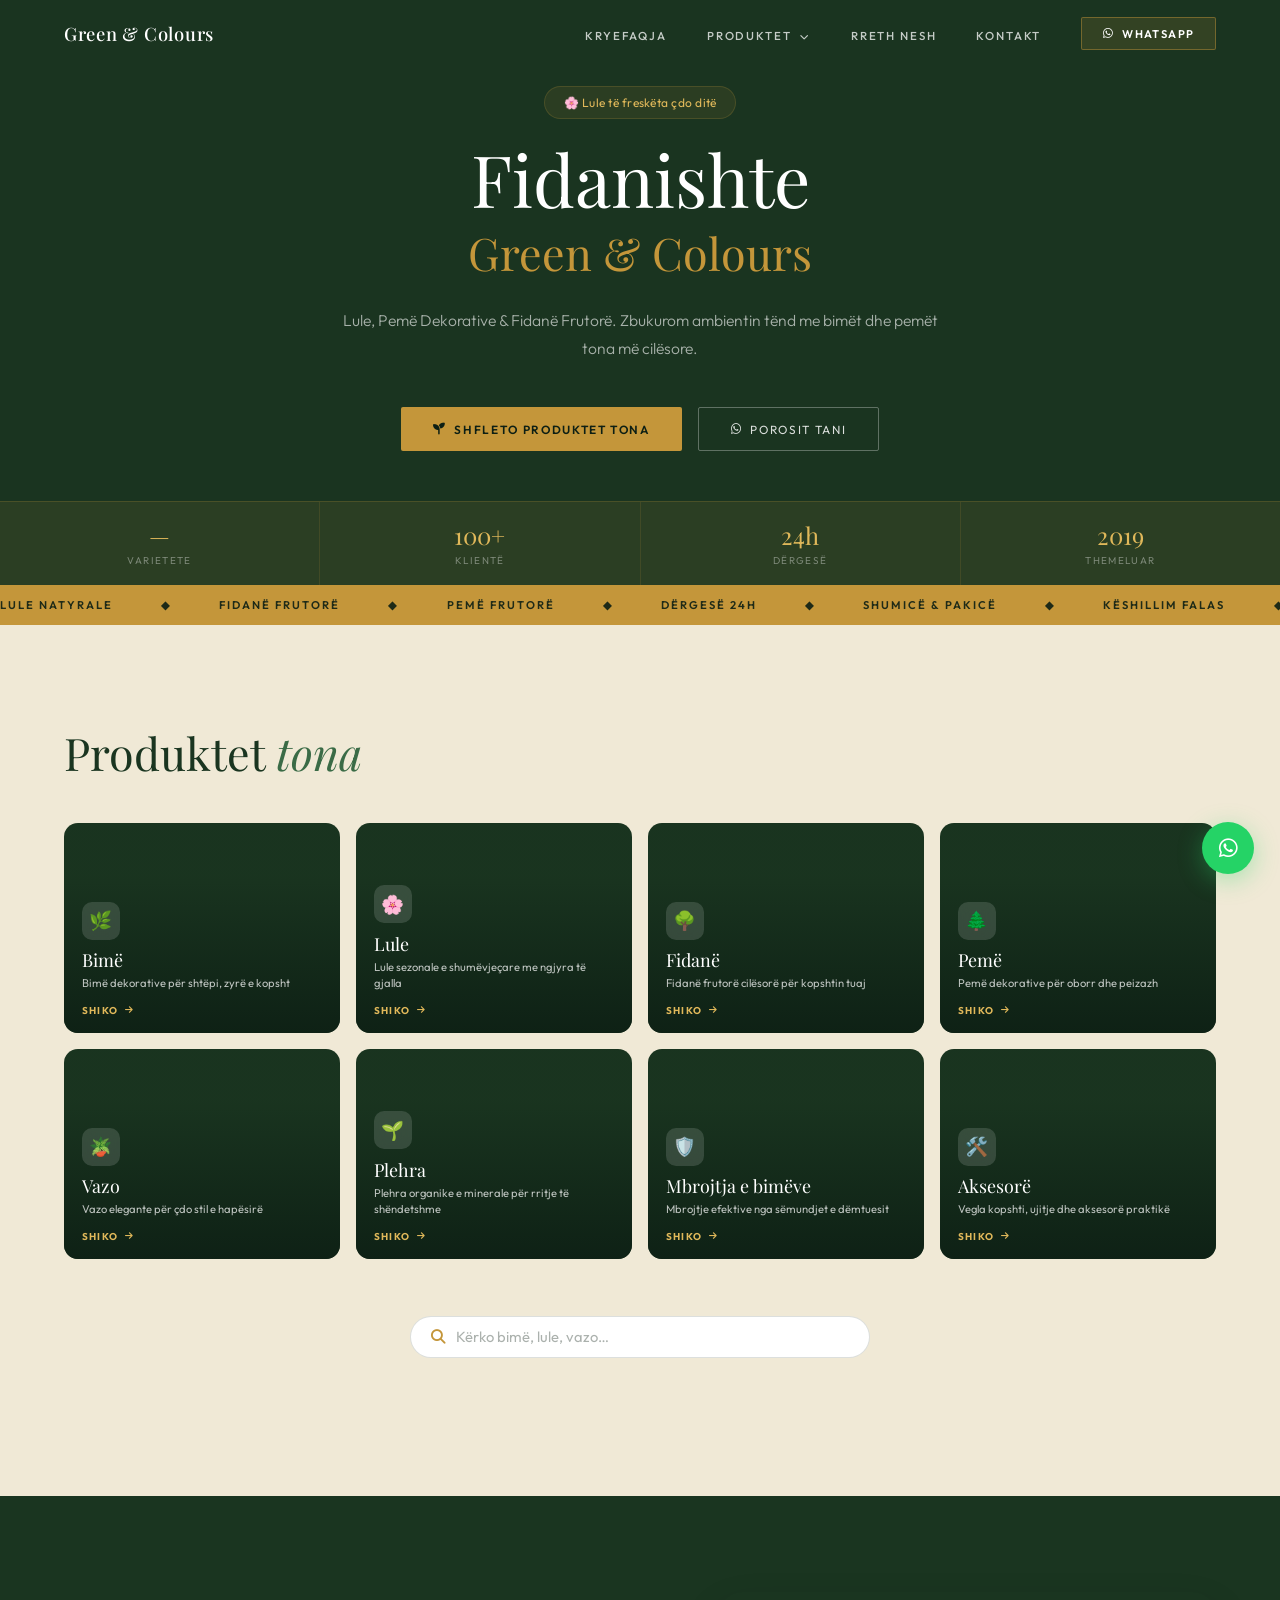
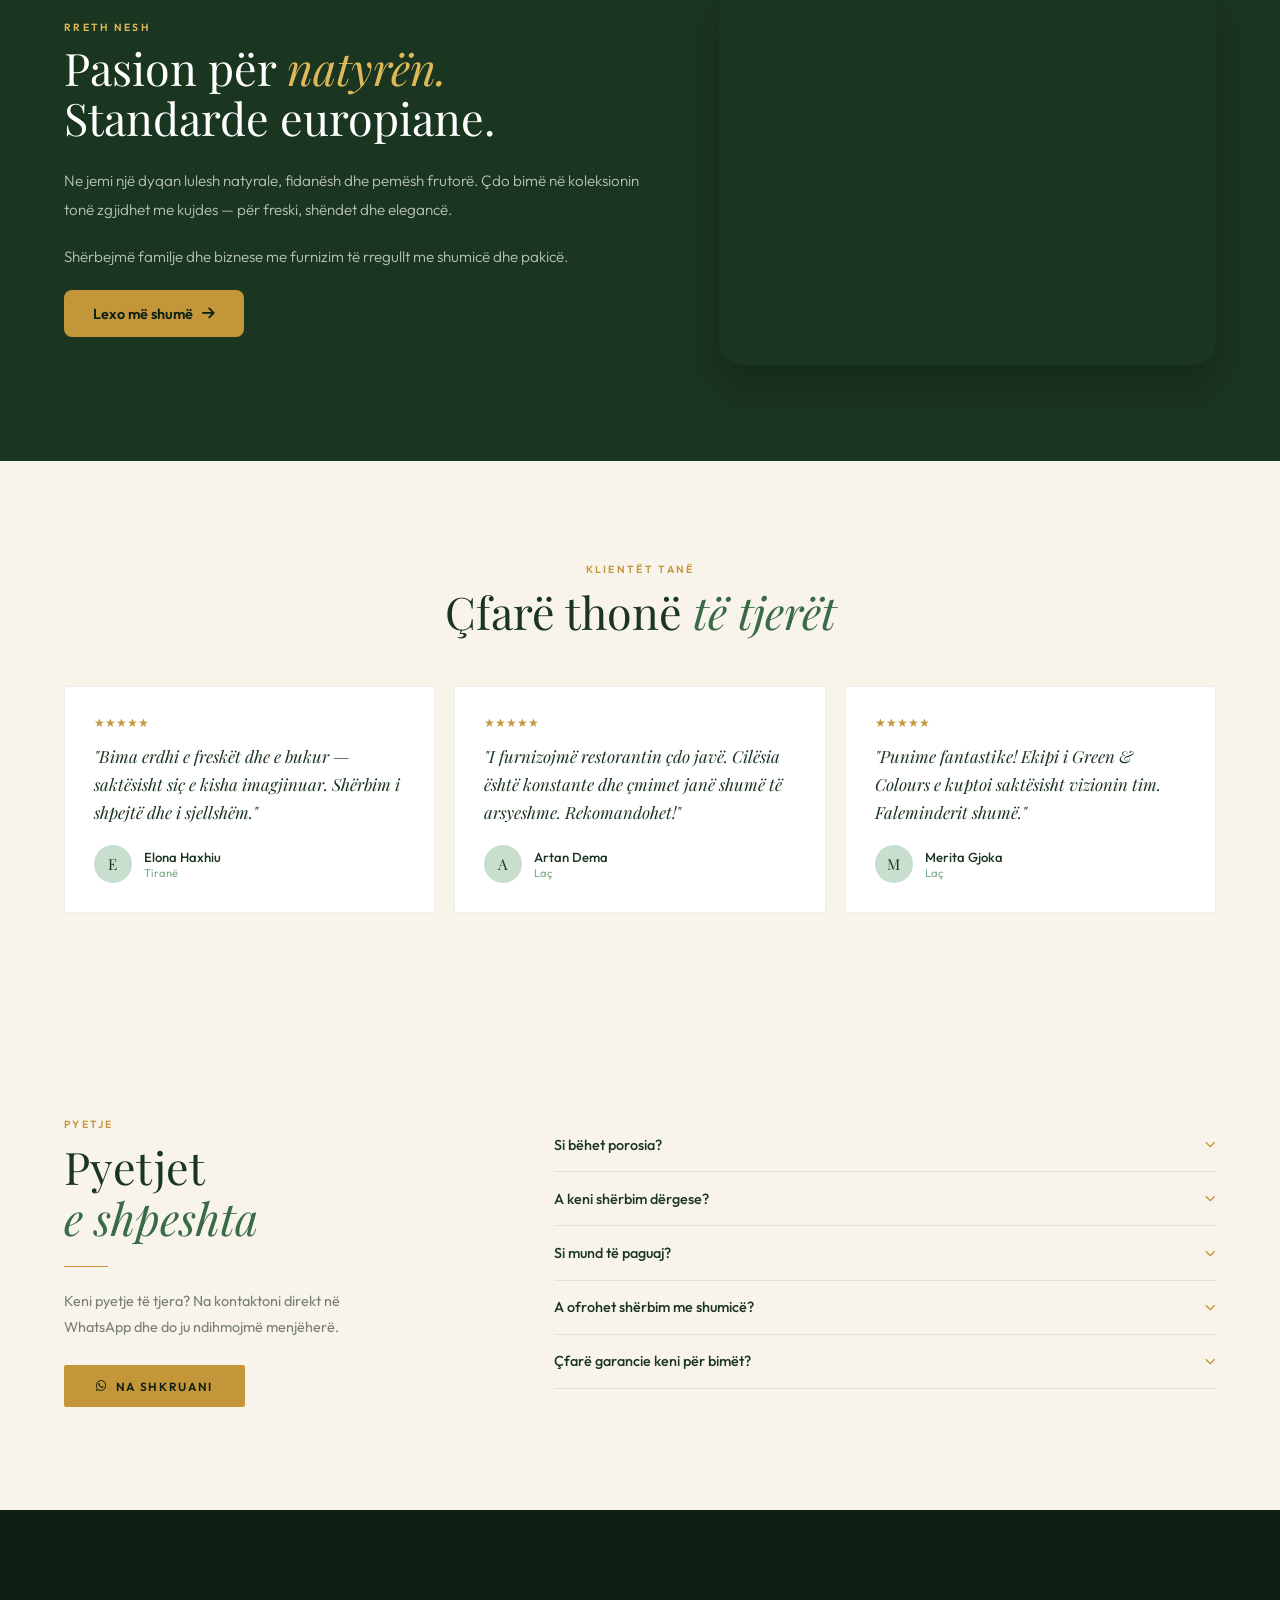
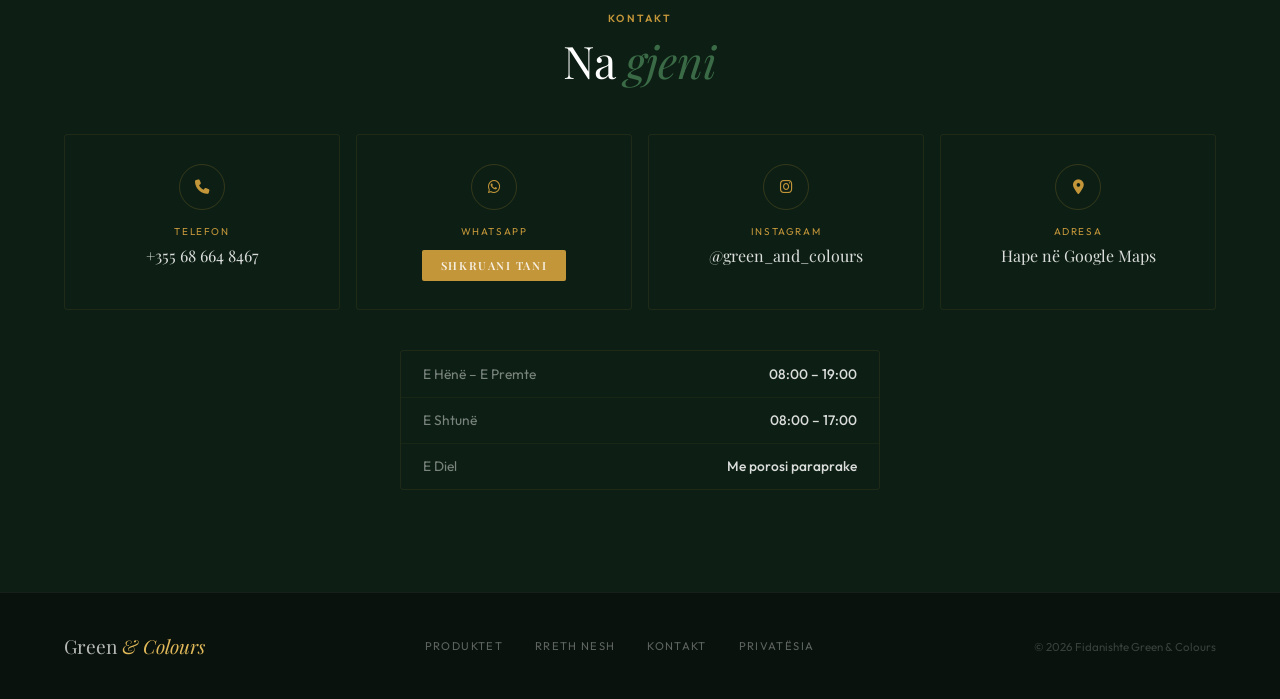
==== commit 5b465b9c: "Add files via upload" ====
--- a/index.html
+++ b/index.html
@@ -6,19 +6,24 @@
   <title>Green & Colours — Fidanishte Premium · Laç</title>
   <meta name="description" content="Fidanishte Green & Colours — lule, bimë dekorative dhe fidanë frutorë premium. Porosi online nëpërmjet WhatsApp. Laç, Shqipëri." />
   <meta name="robots" content="index, follow" />
-  <link rel="canonical" href="https://green-colours.pages.dev/" />
+  <link rel="canonical" href="https://greenandcolours.com/" />
   <meta name="theme-color" content="#1a3520" />
   <link rel="icon" href="data:image/svg+xml,%3Csvg xmlns='http://www.w3.org/2000/svg' viewBox='0 0 100 100'%3E%3Ctext y='.9em' font-size='90'%3E🌿%3C/text%3E%3C/svg%3E">
+  <link rel="icon" type="image/png" sizes="32x32" href="/favicon-32x32.png">
+  <link rel="icon" type="image/png" sizes="16x16" href="/favicon-16x16.png">
+  <link rel="icon" href="/favicon.ico" sizes="48x48">
+  <link rel="apple-touch-icon" sizes="180x180" href="/apple-touch-icon.png">
   <link rel="manifest" href="site.webmanifest" />
 
   <!-- Open Graph -->
   <meta property="og:type"        content="website" />
   <meta property="og:site_name"   content="Green & Colours" />
   <meta property="og:locale"      content="sq_AL" />
-  <meta property="og:url"         content="https://green-colours.pages.dev/" />
+  <meta property="og:url"         content="https://greenandcolours.com/" />
   <meta property="og:title"       content="Green & Colours — Fidanishte Premium · Laç" />
   <meta property="og:description" content="Fidanishte Green & Colours — lule, bimë dekorative dhe fidanë frutorë premium. Porosi online nëpërmjet WhatsApp." />
-  <meta property="og:image"       content="https://green-colours.pages.dev/assets/og-image.jpg" />
+  <meta property="og:image"       content="https://greenandcolours.com/assets/og-image.jpg" />
+  <meta property="og:image:type"   content="image/jpeg" />
   <meta property="og:image:width"  content="1200" />
   <meta property="og:image:height" content="630" />
   <meta property="og:image:alt"    content="Fidanishte Green & Colours — bimë dhe lule premium, Laç" />
@@ -27,7 +32,7 @@
   <meta name="twitter:card"        content="summary_large_image" />
   <meta name="twitter:title"       content="Green & Colours — Fidanishte Premium · Laç" />
   <meta name="twitter:description" content="Fidanishte Green & Colours — lule, bimë dekorative dhe fidanë frutorë premium. Porosi online nëpërmjet WhatsApp." />
-  <meta name="twitter:image"       content="https://green-colours.pages.dev/assets/og-image.jpg" />
+  <meta name="twitter:image"       content="https://greenandcolours.com/assets/og-image.jpg" />
   <meta name="twitter:image:alt"   content="Fidanishte Green & Colours — bimë dhe lule premium, Laç" />
 
   <!-- Schema.org JSON-LD -->
@@ -35,13 +40,13 @@
   {
     "@context": "https://schema.org",
     "@type": "LocalBusiness",
-    "@id": "https://green-colours.pages.dev/#business",
+    "@id": "https://greenandcolours.com/#business",
     "name": "Fidanishte Green & Colours",
     "alternateName": "Green & Colours",
     "description": "Fidanishte premium në Laç — lule, bimë dekorative dhe fidanë frutorë. Shërbim me WhatsApp dhe dërgesa në të gjithë Shqipërinë dhe në Kosovë.",
-    "url": "https://green-colours.pages.dev/",
-    "logo": "https://green-colours.pages.dev/assets/og-image.jpg",
-    "image": "https://green-colours.pages.dev/assets/og-image.jpg",
+    "url": "https://greenandcolours.com/",
+    "logo": "https://greenandcolours.com/assets/og-image.jpg",
+    "image": "https://greenandcolours.com/assets/og-image.jpg",
     "telephone": "+355686648467",
     "address": {
       "@type": "PostalAddress",
@@ -80,6 +85,47 @@
   }
   </script>
 
+  <!-- Organization Schema -->
+  <script type="application/ld+json">
+  {
+      "@context": "https://schema.org",
+      "@type": "Organization",
+      "@id": "https://greenandcolours.com/#organization",
+      "name": "Fidanishte Green & Colours",
+      "alternateName": "Green & Colours",
+      "url": "https://greenandcolours.com/",
+      "logo": "https://greenandcolours.com/icon-512.png",
+      "image": "https://greenandcolours.com/assets/og-image.jpg",
+      "description": "Fidanishte Green & Colours është një fidanishte shqiptare me seli në Laç, e themeluar në vitin 2019, e specializuar në kultivimin dhe tregtimin e luleve, bimëve dekorative dhe fidanëve frutorë.",
+      "telephone": "+355686648467",
+      "address": {
+          "@type": "PostalAddress",
+          "addressLocality": "Laç",
+          "addressCountry": "AL"
+      },
+      "areaServed": [
+          {
+              "@type": "Country",
+              "name": "Shqipëri"
+          },
+          {
+              "@type": "Country",
+              "name": "Kosovë"
+          }
+      ],
+      "sameAs": [
+          "https://www.facebook.com/share/19KPdAWbwd/",
+          "https://www.instagram.com/green_and_colours"
+      ],
+      "contactPoint": {
+          "@type": "ContactPoint",
+          "telephone": "+355686648467",
+          "contactType": "customer service",
+          "availableLanguage": "Albanian"
+      }
+  }
+  </script>
+
   <link rel="preload" href="https://fonts.googleapis.com/css2?family=Playfair+Display:ital,wght@0,400;0,700;1,400&family=Outfit:wght@400;500;600&display=swap" as="style" />
   <link rel="preconnect" href="https://fonts.googleapis.com" />
   <link rel="preconnect" href="https://fonts.gstatic.com" crossorigin />
@@ -500,6 +546,20 @@
     }
     .pc-badge-gold { background: var(--gold); color: var(--ink); }
     .pc-badge-out  { background: #dc2626; color: #ffffff; font-weight: 800; } /* Ngjyrë e kuqe për S'ka gjendje */
+
+    /* ── Filtrat e shpejtë të produkteve (chips) ── */
+    .cat-chips{display:flex;flex-wrap:wrap;gap:.5rem;margin:0 0 1.15rem;}
+    .cat-chip{padding:.48rem 1rem;border-radius:99px;border:1.5px solid rgba(13,31,20,.16);background:#fff;color:#1a3520;font-family:var(--sans);font-size:.78rem;font-weight:600;letter-spacing:.02em;cursor:pointer;transition:all .2s;}
+    .cat-chip:hover{border-color:#3a6b46;}
+    .cat-chip.active{background:#1a3520;color:#f0e9d6;border-color:#1a3520;}
+    .cat-chip-oferta{border-color:#c4963a;color:#c4963a;}
+    .cat-chip-oferta.active{background:#c4963a;border-color:#c4963a;color:#fff;}
+
+    /* ── Shporta pluskuese (vetëm desktop — mobile përdor bottom-nav) ── */
+    .float-cart{position:fixed;right:1.4rem;bottom:1.4rem;z-index:420;width:56px;height:56px;border-radius:50%;border:none;cursor:pointer;background:#1a3520;color:#f0e9d6;font-size:1.15rem;box-shadow:0 6px 20px rgba(13,31,20,.35);display:none;align-items:center;justify-content:center;transition:transform .2s,box-shadow .2s;}
+    .float-cart:hover{transform:translateY(-2px);box-shadow:0 10px 26px rgba(13,31,20,.42);}
+    .float-cart .fc-badge{position:absolute;top:-4px;right:-4px;min-width:20px;height:20px;border-radius:99px;background:#c4963a;color:#fff;font-size:.68rem;font-weight:700;display:flex;align-items:center;justify-content:center;padding:0 5px;}
+    @media(min-width:769px){ .float-cart.fc-show{display:flex;} }
 
     .pc-body { padding: 1.1rem; }
 
@@ -1347,7 +1407,7 @@
     </li>
   </ul>
 
-  <div style="display:flex;align-items:center;gap:1rem;">
+  <div style="display:none;align-items:center;gap:1rem;">
     <button class="nav-cart" id="cartToggle" aria-label="Shporta — shiko shportën e blerjeve">
       <i class="fa-solid fa-bag-shopping"></i>
       <span id="cartCount" class="hidden">0</span>
@@ -1425,6 +1485,9 @@
 
   <!-- Kategoritë vizuale -->
   <div class="cat-grid reveal" id="catCards"><!-- Dinamikisht nga JS --></div>
+
+  <!-- Filtrat e shpejtë -->
+  <div class="cat-chips reveal" id="catChips" role="group" aria-label="Filtrimi i produkteve"><!-- Dinamikisht nga JS --></div>
 
   <!-- Kërkimi i produkteve (sipër grid-it) -->
   <div class="prod-search reveal">
@@ -1612,6 +1675,12 @@
   <a class="bn-item" href="#kontakt" aria-label="Kontakt"><i class="fa-solid fa-envelope" aria-hidden="true"></i><span>Kontakt</span></a>
 </nav>
 
+<!-- Shporta pluskuese (desktop) — shfaqet vetëm kur shporta ka artikuj -->
+<button class="float-cart" id="floatCart" aria-label="Shporta — shiko shportën e blerjeve">
+  <i class="fa-solid fa-bag-shopping" aria-hidden="true"></i>
+  <span class="fc-badge" id="fcCount">0</span>
+</button>
+
 <button class="fab-top" id="fabTop" onclick="window.scrollTo({top:0,behavior:'smooth'})" aria-label="Kthehu në krye të faqes">
   <i class="fa-solid fa-chevron-up"></i>
 </button>
@@ -1774,10 +1843,14 @@
   b.classList.toggle('hidden', n===0);
   const bb = $('bnCartCount');
   if(bb){ bb.textContent = n; bb.classList.toggle('hidden', n===0); }
+  const fc = $('floatCart');
+  if(fc){ $('fcCount').textContent = n; fc.classList.toggle('fc-show', n>0); }
 }
 $('cartToggle').addEventListener('click',()=>{ renderCart(); openModal('cartModal'); });
 const _bnCart = $('bnCart');
 if(_bnCart) _bnCart.addEventListener('click',()=>{ renderCart(); openModal('cartModal'); });
+const _fcCart = $('floatCart');
+if(_fcCart) _fcCart.addEventListener('click',()=>{ renderCart(); openModal('cartModal'); });
 
 /* ── Kërkimi i produkteve (kutia sipër grid-it) — e njëjta logjikë filtrimi ── */
 const prodSearchInput = document.getElementById('prodSearchInput');
@@ -1881,7 +1954,7 @@
     </button>`;
   }).join('');
 }
-renderMegaMenu(); renderCatCards();
+renderMegaMenu(); renderCatCards(); renderCatChips();
 
 /* Delegim klikimesh për kategoritë (pa inline JS — i sigurt ndaj emrave me thonjëza) */
 document.addEventListener('click', e=>{
@@ -1999,6 +2072,52 @@
 let _activeGroup = 'all';
 let _searchQ = '';
 
+/* ── SEO: Product + ItemList Schema (JSON-LD) — gjenerohet automatikisht nga
+   të dhënat reale të katalogut sa herë që PRODUCTS ngarkohet/rifreskohet.
+   Vetëm <head>: nuk prek UI, DOM të dukshëm apo funksionalitete. ── */
+function gcUpdateProductSchema(){
+  try{
+    var SITE = 'https://greenandcolours.com/';
+    var items = (PRODUCTS||[]).map(function(p,i){
+      var price = p.discountPrice!=null ? p.discountPrice : Number(p.price||0);
+      var prod = {
+        "@type": "Product",
+        "name": p.name || '',
+        "description": p.description || (p.name||'') + ' — Fidanishte Green & Colours',
+        "image": p.imageUrl || (SITE + 'assets/og-image.jpg'),
+        "brand": { "@type": "Brand", "name": "Green & Colours" },
+        "category": p.category || '',
+        "url": SITE + '#produkt-' + encodeURIComponent(p.id),
+        "offers": {
+          "@type": "Offer",
+          "price": String(price),
+          "priceCurrency": "ALL",
+          "availability": p.available!==false ? "https://schema.org/InStock" : "https://schema.org/OutOfStock",
+          "url": SITE
+        }
+      };
+      if(p.sku) prod.sku = p.sku;
+      return { "@type": "ListItem", "position": i+1, "item": prod };
+    });
+    var ld = {
+      "@context": "https://schema.org",
+      "@type": "ItemList",
+      "@id": SITE + '#produktet',
+      "name": "Katalogu i Produkteve — Fidanishte Green & Colours",
+      "numberOfItems": items.length,
+      "itemListElement": items
+    };
+    var el = document.getElementById('gcProductSchema');
+    if(!el){
+      el = document.createElement('script');
+      el.type = 'application/ld+json';
+      el.id = 'gcProductSchema';
+      document.head.appendChild(el);
+    }
+    el.textContent = JSON.stringify(ld);
+  }catch(e){}
+}
+
 async function loadCatalog(){
   try {
     const prodRes = await fetch('/api/flowers');
@@ -2014,7 +2133,8 @@
     }
   } catch(e){ console.warn('loadCatalog error:', e); }
 
-  renderMegaMenu(); renderCatCards();
+  gcUpdateProductSchema();
+  renderMegaMenu(); renderCatCards(); renderCatChips();
   const _params = new URLSearchParams(location.search);
   const _catParam = _params.get('cat');
   if(_catParam && catList().some(g=>g.name===_catParam)){
@@ -2041,9 +2161,27 @@
   applyFilters();
 }
 
+/* ── Chips: Të Gjitha + kategoritë ekzistuese + OFERTA (filtër dinamik, jo kategori) ── */
+function renderCatChips(){
+  const wrap = document.getElementById('catChips');
+  if(!wrap) return;
+  const chips = [{gid:'all', label:'Të Gjitha'}]
+    .concat(sortedCats().map(g=>({gid:g.name, label:g.name})))
+    .concat([{gid:'__oferta', label:'OFERTA %'}]);
+  wrap.innerHTML = chips.map(c=>
+    '<button type="button" class="cat-chip' + (c.gid==='__oferta'?' cat-chip-oferta':'') + (_activeGroup===c.gid?' active':'') + '" data-gid="' + esc(c.gid) + '" onclick="setGroupFilter(this.getAttribute(\'data-gid\'))">' + esc(c.label) + '</button>'
+  ).join('');
+}
+
 function applyFilters(){
   let list = PRODUCTS;
-  if(_activeGroup!=='all') list=list.filter(p=>(p.category||'')===_activeGroup);
+  if(_activeGroup==='__oferta'){
+    /* OFERTA: çdo produkt me çmim uljeje aktive, pavarësisht kategorisë — plotësisht dinamik */
+    list = list.filter(p=>p.discountPrice!=null && Number(p.price||0)>0);
+  } else if(_activeGroup!=='all'){
+    list = list.filter(p=>(p.category||'')===_activeGroup);
+  }
+  try{ renderCatChips(); }catch(e){}
   if(_searchQ) list=list.filter(p=>(p.name||'').toLowerCase().includes(_searchQ)||(p.description||'').toLowerCase().includes(_searchQ));
   if(_prodSort === 'manual'){
     list = [...list].sort((a,b)=>((a.sort_order ?? 999999) - (b.sort_order ?? 999999)) || (a.name||'').localeCompare((b.name||''), 'sq', {sensitivity:'base'}));
@@ -2086,7 +2224,8 @@
               <div class="pc-img">
                 ${badge}
                 <img src="${p.imageUrl ? esc(p.imageUrl) : 'assets/placeholder.jpg'}"
-                     alt="${esc(p.name)}" loading="lazy"
+                     alt="${esc(p.name)}" title="${esc(p.name)}" loading="lazy"
+                     width="600" height="600" decoding="async"
                      onerror="this.style.display='none';">
               </div>
         <div class="pc-body">
@@ -2248,7 +2387,8 @@
       discountPrice:p.discount_price ?? null,
       available:    p.available !== false
     }));
-    renderMegaMenu(); renderCatCards(); applyFilters();
+    gcUpdateProductSchema();
+    renderMegaMenu(); renderCatCards(); renderCatChips(); applyFilters();
   }catch(e){}
 }
 document.addEventListener('visibilitychange', ()=>{
@@ -2277,7 +2417,7 @@
       const arr = (dc ? JSON.parse(dc) : []).filter(n=>FALLBACK_CATS.some(c=>c.name===n));
       if(JSON.stringify(arr) !== JSON.stringify(_disabledCats)){
         _disabledCats = arr;
-        renderMegaMenu(); renderCatCards();
+        renderMegaMenu(); renderCatCards(); renderCatChips();
       }
     }catch(e){}
     const cm = get('category_meta');
@@ -2285,7 +2425,7 @@
       const meta = cm ? (JSON.parse(cm) || {}) : {};
       if(JSON.stringify(meta) !== JSON.stringify(_catMeta)){
         _catMeta = meta;
-        renderMegaMenu(); renderCatCards();
+        renderMegaMenu(); renderCatCards(); renderCatChips();
       }
     }catch(e){}
     
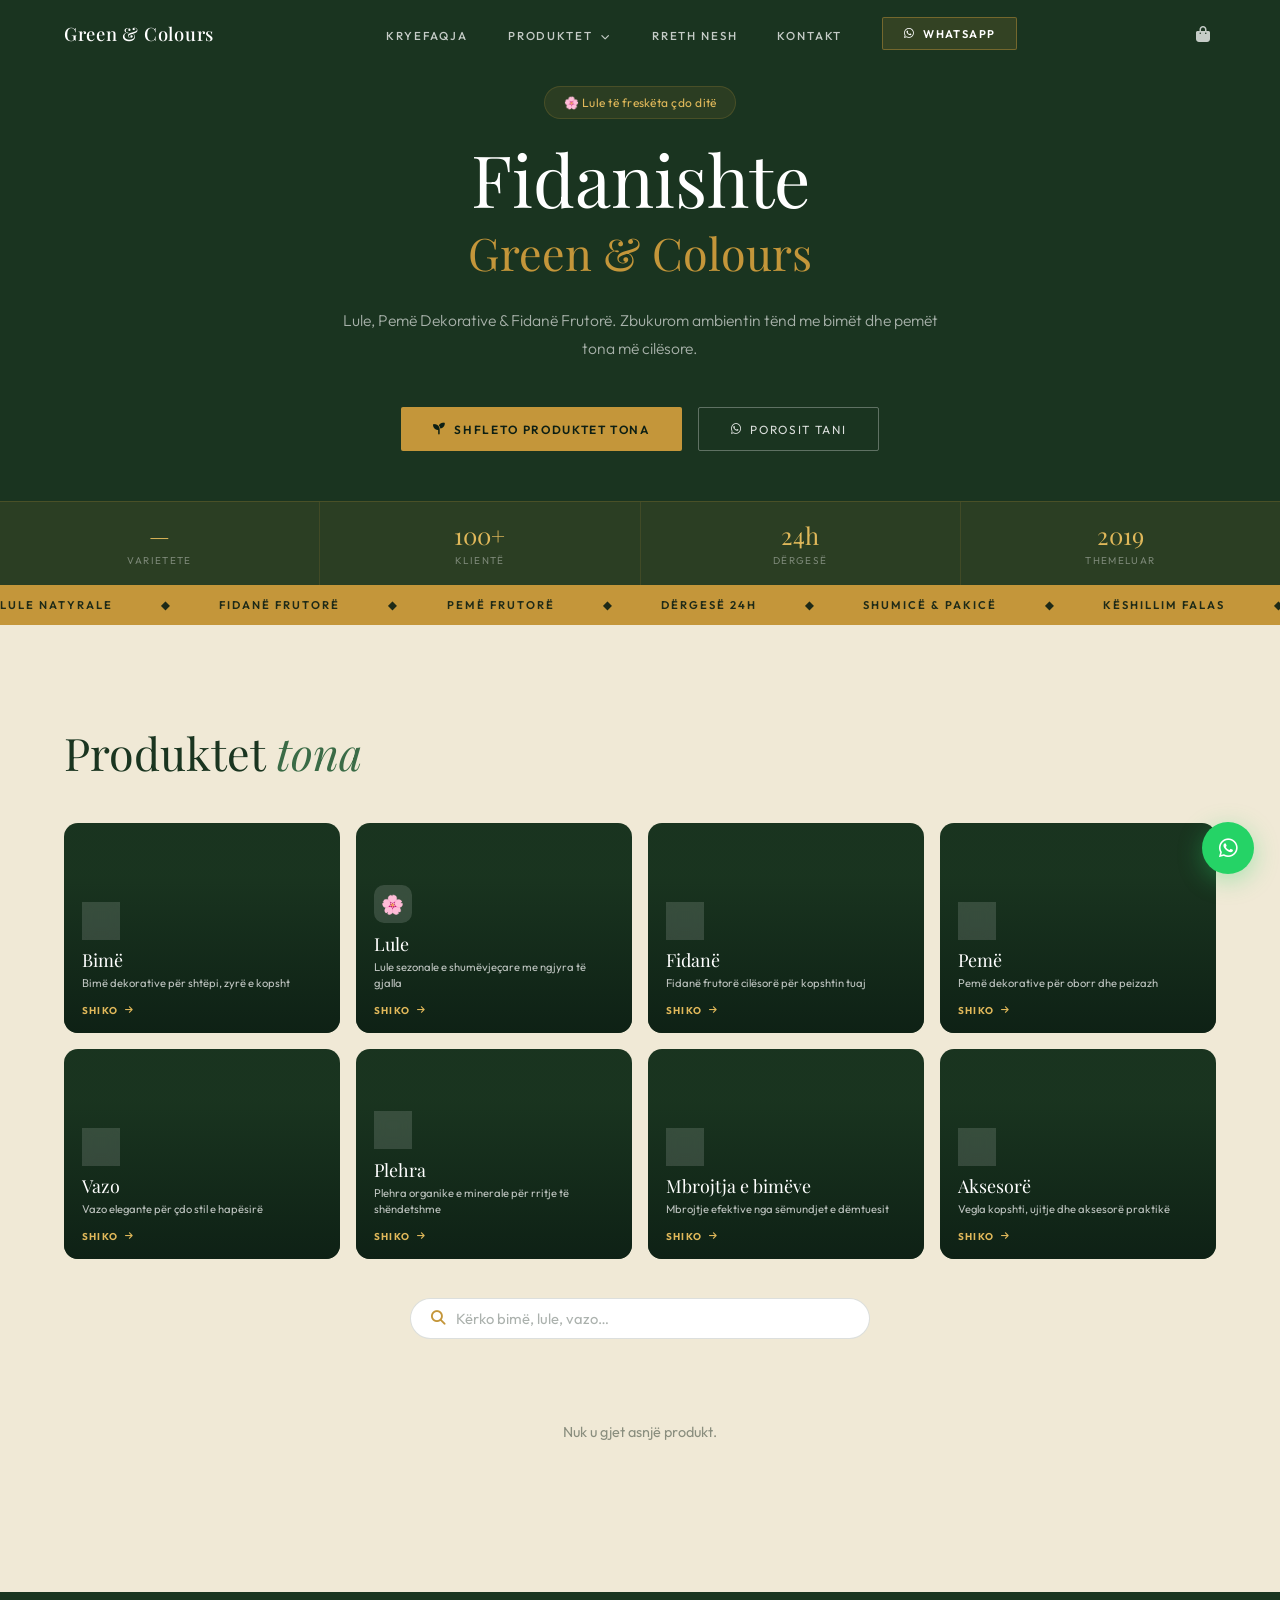
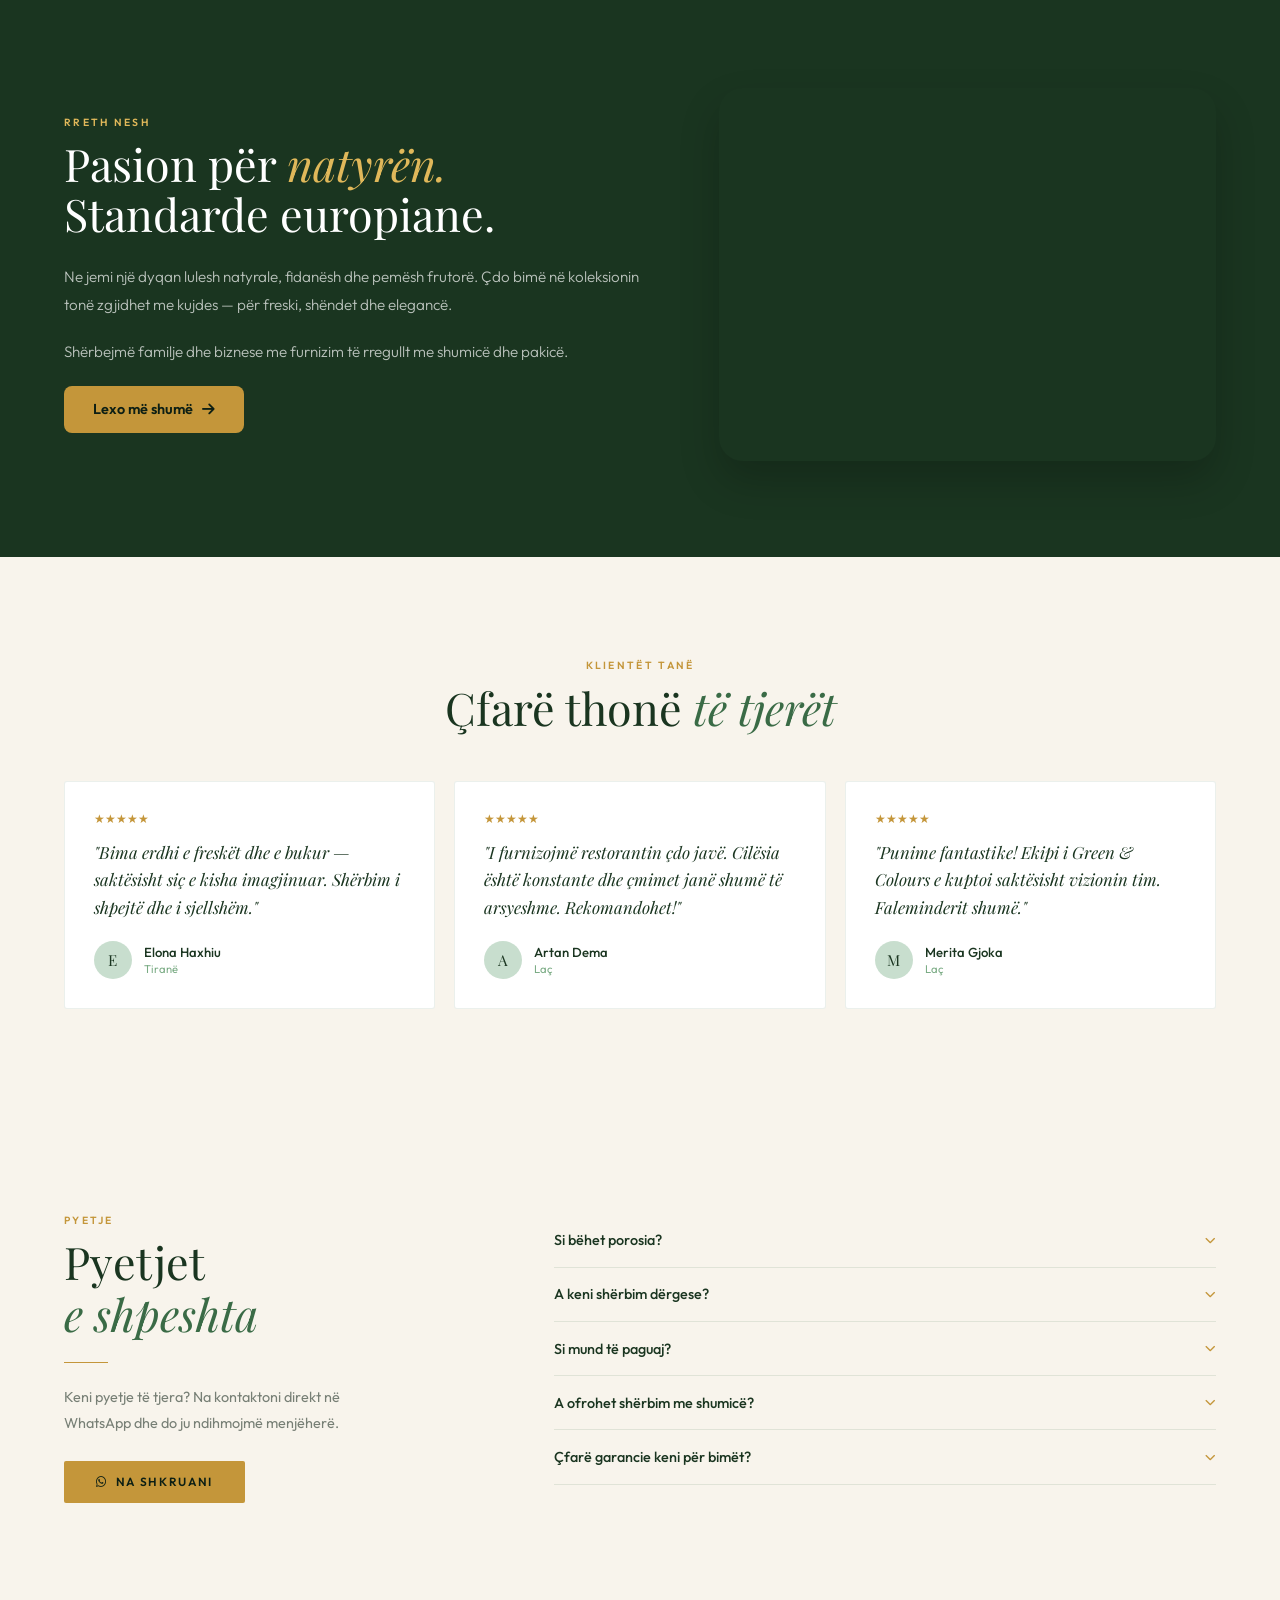
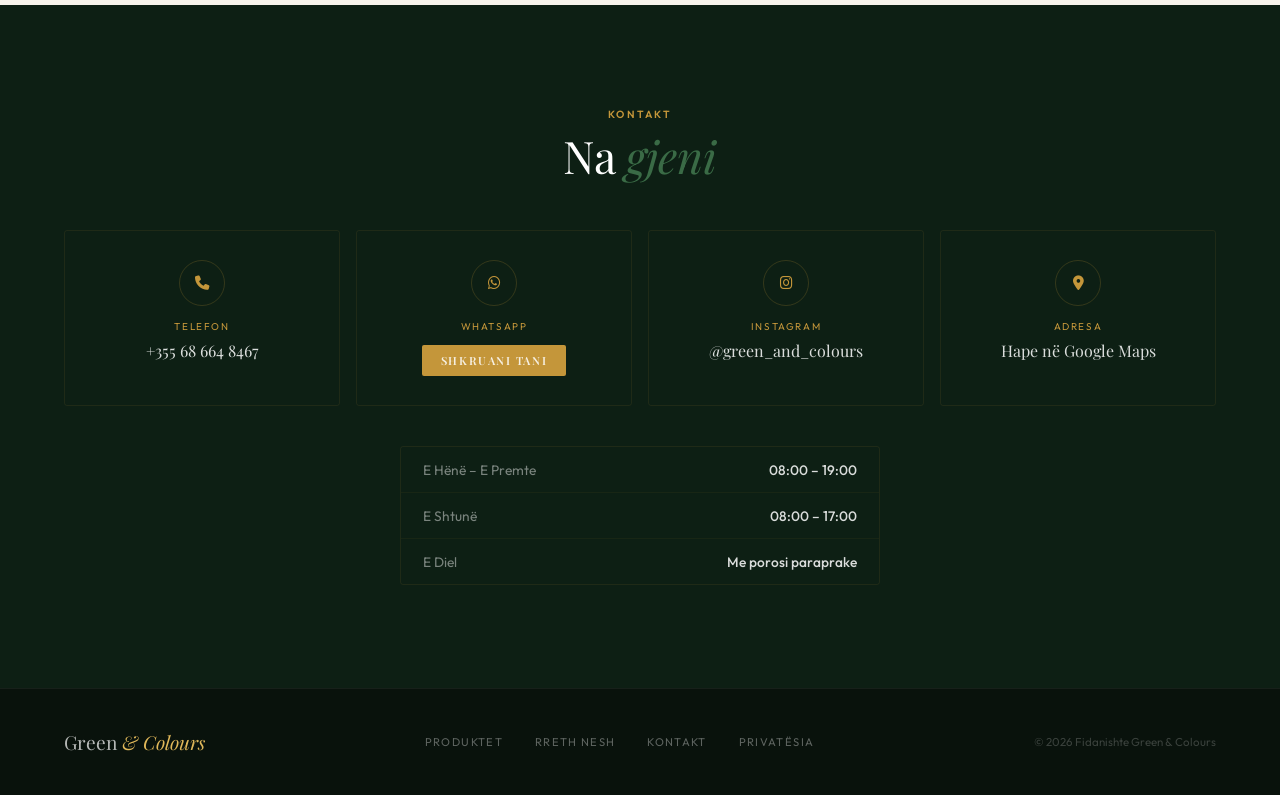
==== commit 72c40ae4: "Add files via upload" ====
--- a/index.html
+++ b/index.html
@@ -547,20 +547,6 @@
     .pc-badge-gold { background: var(--gold); color: var(--ink); }
     .pc-badge-out  { background: #dc2626; color: #ffffff; font-weight: 800; } /* Ngjyrë e kuqe për S'ka gjendje */
 
-    /* ── Filtrat e shpejtë të produkteve (chips) ── */
-    .cat-chips{display:flex;flex-wrap:wrap;gap:.5rem;margin:0 0 1.15rem;}
-    .cat-chip{padding:.48rem 1rem;border-radius:99px;border:1.5px solid rgba(13,31,20,.16);background:#fff;color:#1a3520;font-family:var(--sans);font-size:.78rem;font-weight:600;letter-spacing:.02em;cursor:pointer;transition:all .2s;}
-    .cat-chip:hover{border-color:#3a6b46;}
-    .cat-chip.active{background:#1a3520;color:#f0e9d6;border-color:#1a3520;}
-    .cat-chip-oferta{border-color:#c4963a;color:#c4963a;}
-    .cat-chip-oferta.active{background:#c4963a;border-color:#c4963a;color:#fff;}
-
-    /* ── Shporta pluskuese (vetëm desktop — mobile përdor bottom-nav) ── */
-    .float-cart{position:fixed;right:1.4rem;bottom:1.4rem;z-index:420;width:56px;height:56px;border-radius:50%;border:none;cursor:pointer;background:#1a3520;color:#f0e9d6;font-size:1.15rem;box-shadow:0 6px 20px rgba(13,31,20,.35);display:none;align-items:center;justify-content:center;transition:transform .2s,box-shadow .2s;}
-    .float-cart:hover{transform:translateY(-2px);box-shadow:0 10px 26px rgba(13,31,20,.42);}
-    .float-cart .fc-badge{position:absolute;top:-4px;right:-4px;min-width:20px;height:20px;border-radius:99px;background:#c4963a;color:#fff;font-size:.68rem;font-weight:700;display:flex;align-items:center;justify-content:center;padding:0 5px;}
-    @media(min-width:769px){ .float-cart.fc-show{display:flex;} }
-
     .pc-body { padding: 1.1rem; }
 
     .pc-cat {
@@ -1407,7 +1393,7 @@
     </li>
   </ul>
 
-  <div style="display:none;align-items:center;gap:1rem;">
+  <div style="display:flex;align-items:center;gap:1rem;">
     <button class="nav-cart" id="cartToggle" aria-label="Shporta — shiko shportën e blerjeve">
       <i class="fa-solid fa-bag-shopping"></i>
       <span id="cartCount" class="hidden">0</span>
@@ -1485,9 +1471,6 @@
 
   <!-- Kategoritë vizuale -->
   <div class="cat-grid reveal" id="catCards"><!-- Dinamikisht nga JS --></div>
-
-  <!-- Filtrat e shpejtë -->
-  <div class="cat-chips reveal" id="catChips" role="group" aria-label="Filtrimi i produkteve"><!-- Dinamikisht nga JS --></div>
 
   <!-- Kërkimi i produkteve (sipër grid-it) -->
   <div class="prod-search reveal">
@@ -1675,12 +1658,6 @@
   <a class="bn-item" href="#kontakt" aria-label="Kontakt"><i class="fa-solid fa-envelope" aria-hidden="true"></i><span>Kontakt</span></a>
 </nav>
 
-<!-- Shporta pluskuese (desktop) — shfaqet vetëm kur shporta ka artikuj -->
-<button class="float-cart" id="floatCart" aria-label="Shporta — shiko shportën e blerjeve">
-  <i class="fa-solid fa-bag-shopping" aria-hidden="true"></i>
-  <span class="fc-badge" id="fcCount">0</span>
-</button>
-
 <button class="fab-top" id="fabTop" onclick="window.scrollTo({top:0,behavior:'smooth'})" aria-label="Kthehu në krye të faqes">
   <i class="fa-solid fa-chevron-up"></i>
 </button>
@@ -1843,14 +1820,10 @@
   b.classList.toggle('hidden', n===0);
   const bb = $('bnCartCount');
   if(bb){ bb.textContent = n; bb.classList.toggle('hidden', n===0); }
-  const fc = $('floatCart');
-  if(fc){ $('fcCount').textContent = n; fc.classList.toggle('fc-show', n>0); }
 }
 $('cartToggle').addEventListener('click',()=>{ renderCart(); openModal('cartModal'); });
 const _bnCart = $('bnCart');
 if(_bnCart) _bnCart.addEventListener('click',()=>{ renderCart(); openModal('cartModal'); });
-const _fcCart = $('floatCart');
-if(_fcCart) _fcCart.addEventListener('click',()=>{ renderCart(); openModal('cartModal'); });
 
 /* ── Kërkimi i produkteve (kutia sipër grid-it) — e njëjta logjikë filtrimi ── */
 const prodSearchInput = document.getElementById('prodSearchInput');
@@ -1954,7 +1927,7 @@
     </button>`;
   }).join('');
 }
-renderMegaMenu(); renderCatCards(); renderCatChips();
+renderMegaMenu(); renderCatCards();
 
 /* Delegim klikimesh për kategoritë (pa inline JS — i sigurt ndaj emrave me thonjëza) */
 document.addEventListener('click', e=>{
@@ -2134,7 +2107,7 @@
   } catch(e){ console.warn('loadCatalog error:', e); }
 
   gcUpdateProductSchema();
-  renderMegaMenu(); renderCatCards(); renderCatChips();
+  renderMegaMenu(); renderCatCards();
   const _params = new URLSearchParams(location.search);
   const _catParam = _params.get('cat');
   if(_catParam && catList().some(g=>g.name===_catParam)){
@@ -2161,27 +2134,9 @@
   applyFilters();
 }
 
-/* ── Chips: Të Gjitha + kategoritë ekzistuese + OFERTA (filtër dinamik, jo kategori) ── */
-function renderCatChips(){
-  const wrap = document.getElementById('catChips');
-  if(!wrap) return;
-  const chips = [{gid:'all', label:'Të Gjitha'}]
-    .concat(sortedCats().map(g=>({gid:g.name, label:g.name})))
-    .concat([{gid:'__oferta', label:'OFERTA %'}]);
-  wrap.innerHTML = chips.map(c=>
-    '<button type="button" class="cat-chip' + (c.gid==='__oferta'?' cat-chip-oferta':'') + (_activeGroup===c.gid?' active':'') + '" data-gid="' + esc(c.gid) + '" onclick="setGroupFilter(this.getAttribute(\'data-gid\'))">' + esc(c.label) + '</button>'
-  ).join('');
-}
-
 function applyFilters(){
   let list = PRODUCTS;
-  if(_activeGroup==='__oferta'){
-    /* OFERTA: çdo produkt me çmim uljeje aktive, pavarësisht kategorisë — plotësisht dinamik */
-    list = list.filter(p=>p.discountPrice!=null && Number(p.price||0)>0);
-  } else if(_activeGroup!=='all'){
-    list = list.filter(p=>(p.category||'')===_activeGroup);
-  }
-  try{ renderCatChips(); }catch(e){}
+  if(_activeGroup!=='all') list=list.filter(p=>(p.category||'')===_activeGroup);
   if(_searchQ) list=list.filter(p=>(p.name||'').toLowerCase().includes(_searchQ)||(p.description||'').toLowerCase().includes(_searchQ));
   if(_prodSort === 'manual'){
     list = [...list].sort((a,b)=>((a.sort_order ?? 999999) - (b.sort_order ?? 999999)) || (a.name||'').localeCompare((b.name||''), 'sq', {sensitivity:'base'}));
@@ -2388,7 +2343,7 @@
       available:    p.available !== false
     }));
     gcUpdateProductSchema();
-    renderMegaMenu(); renderCatCards(); renderCatChips(); applyFilters();
+    renderMegaMenu(); renderCatCards(); applyFilters();
   }catch(e){}
 }
 document.addEventListener('visibilitychange', ()=>{
@@ -2417,7 +2372,7 @@
       const arr = (dc ? JSON.parse(dc) : []).filter(n=>FALLBACK_CATS.some(c=>c.name===n));
       if(JSON.stringify(arr) !== JSON.stringify(_disabledCats)){
         _disabledCats = arr;
-        renderMegaMenu(); renderCatCards(); renderCatChips();
+        renderMegaMenu(); renderCatCards();
       }
     }catch(e){}
     const cm = get('category_meta');
@@ -2425,7 +2380,7 @@
       const meta = cm ? (JSON.parse(cm) || {}) : {};
       if(JSON.stringify(meta) !== JSON.stringify(_catMeta)){
         _catMeta = meta;
-        renderMegaMenu(); renderCatCards(); renderCatChips();
+        renderMegaMenu(); renderCatCards();
       }
     }catch(e){}
     
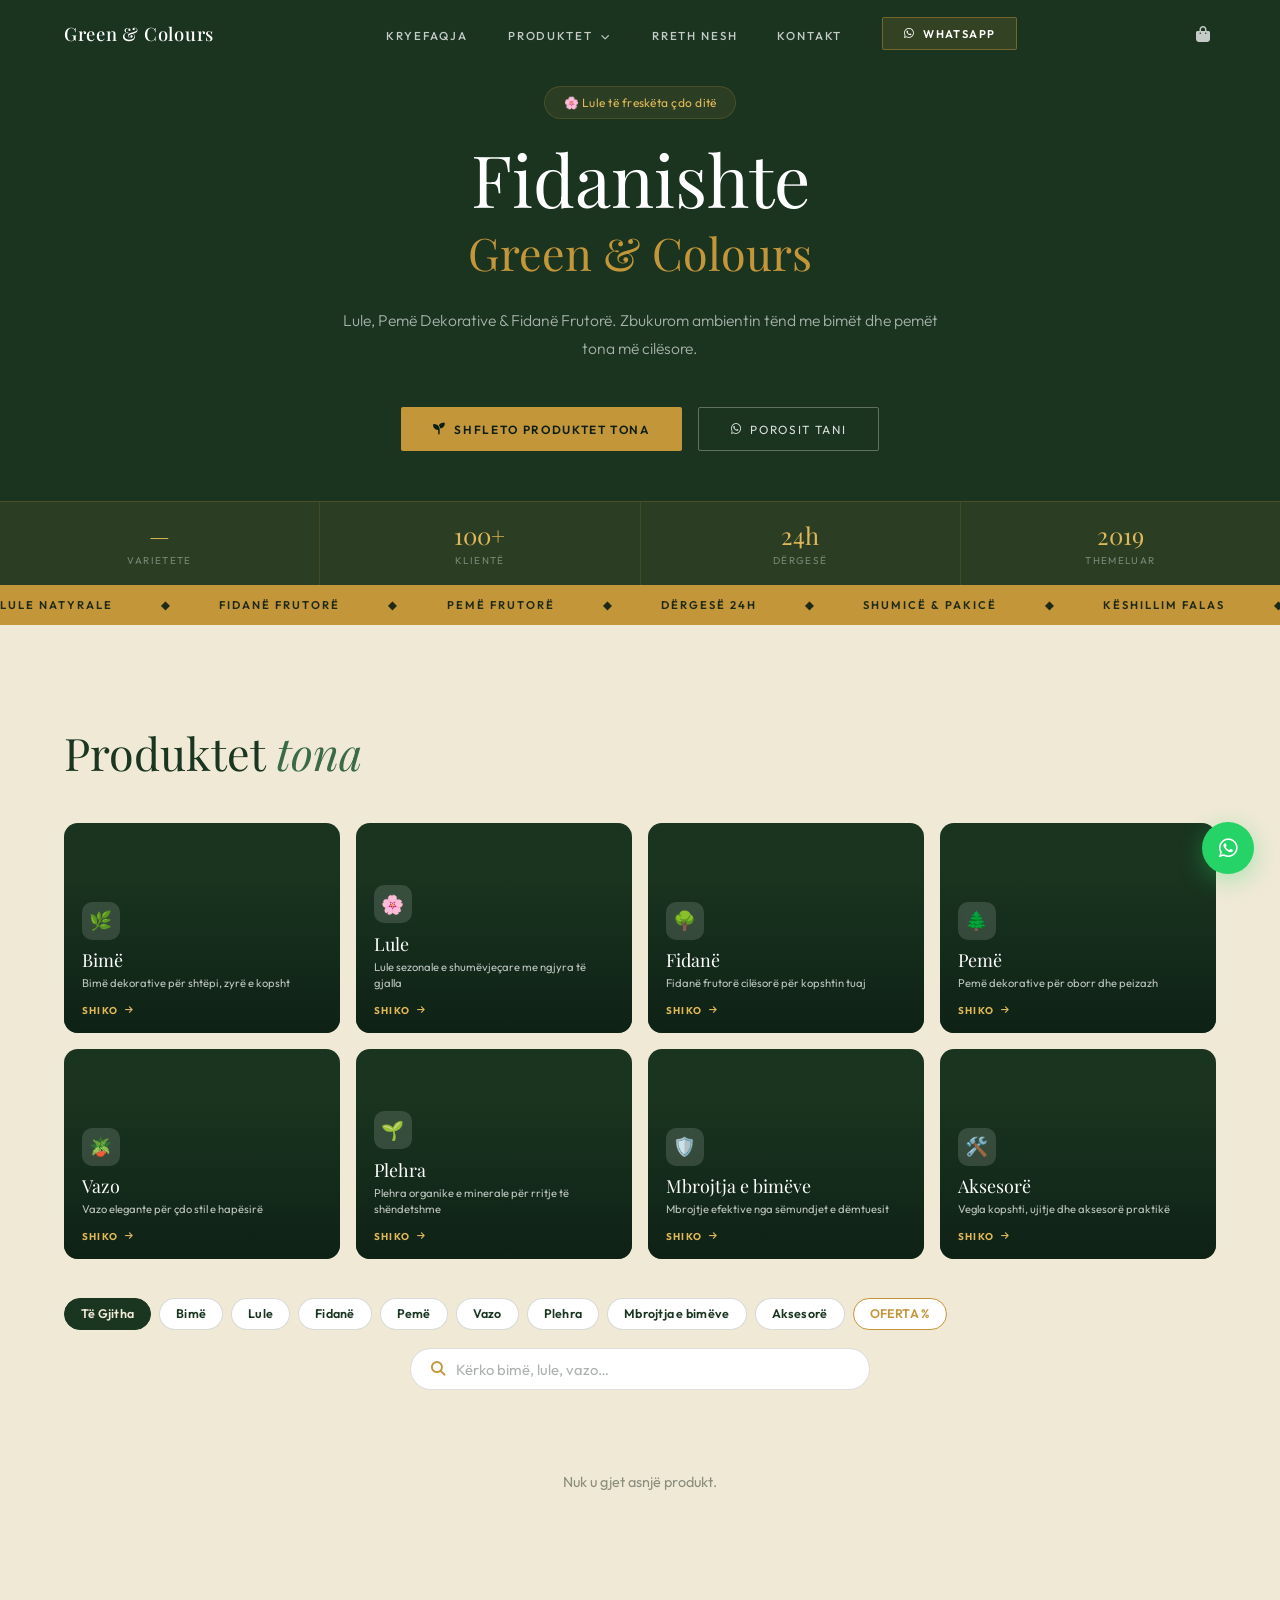
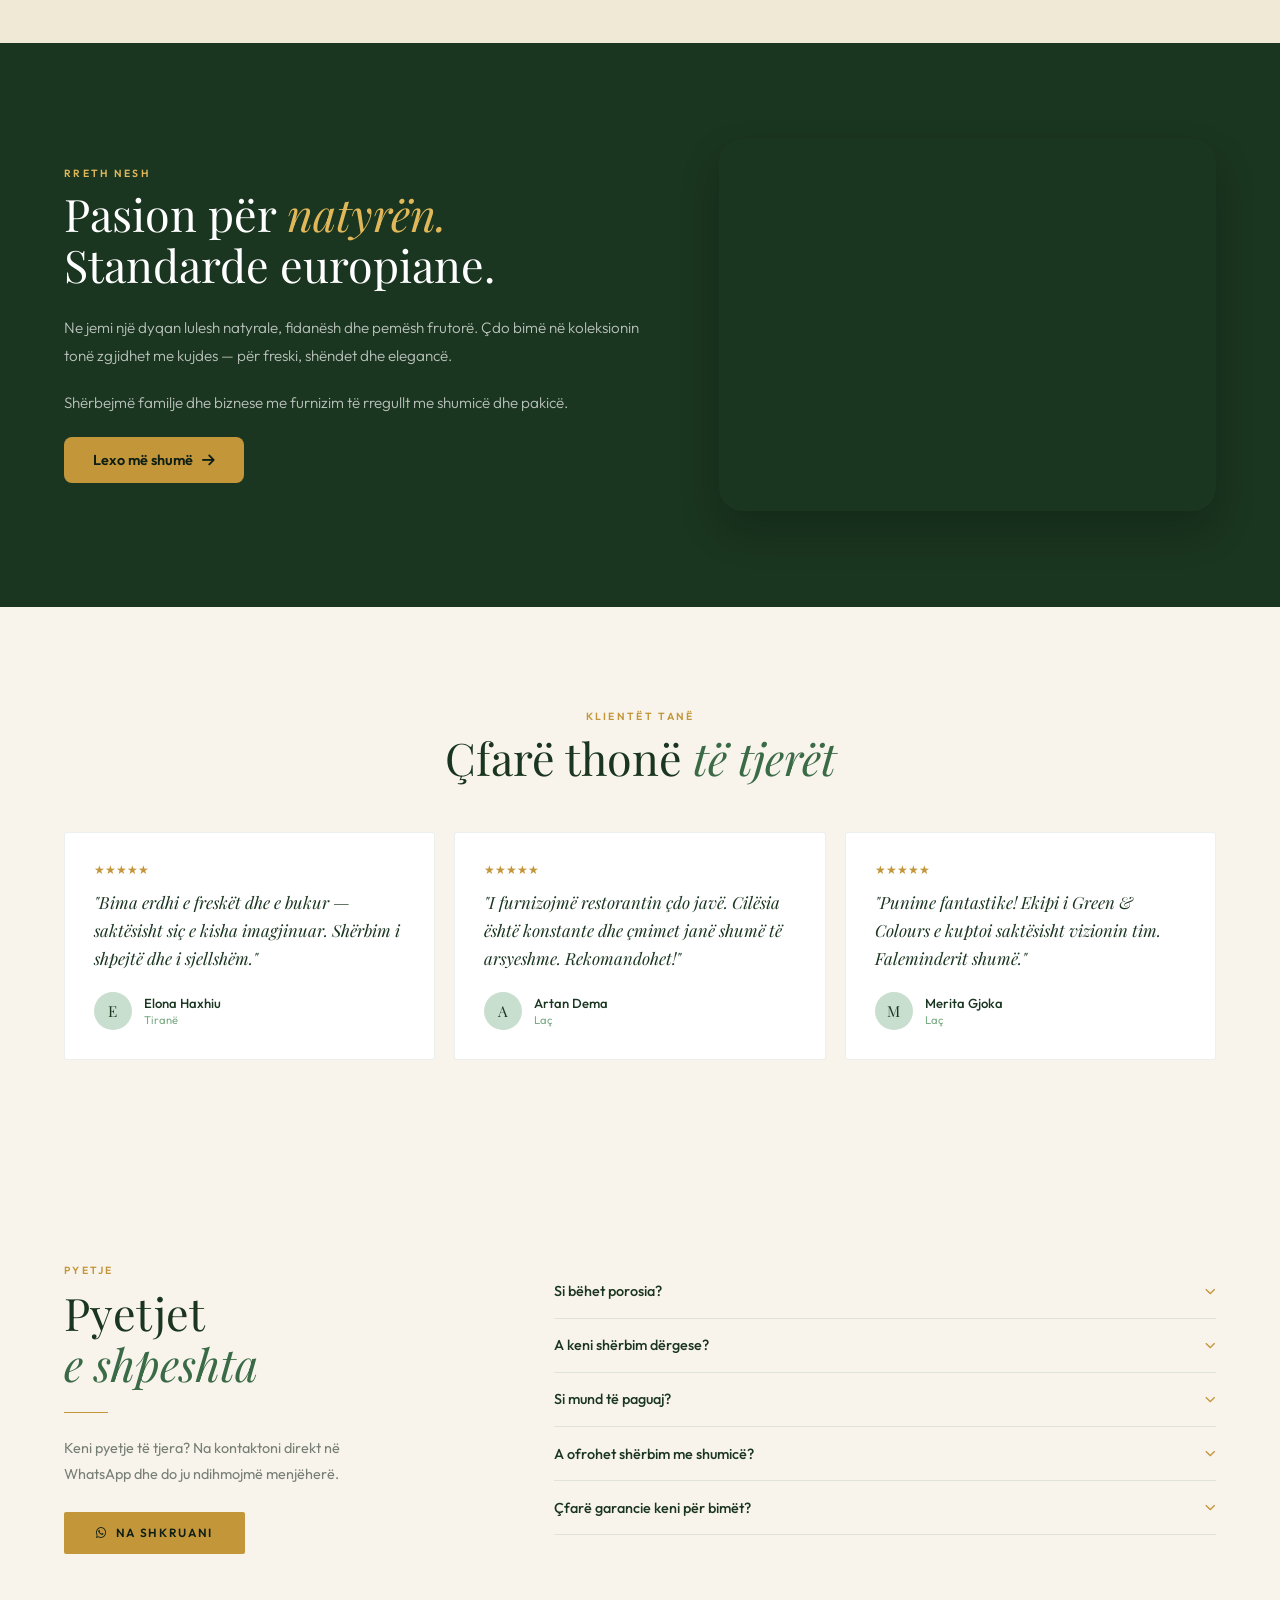
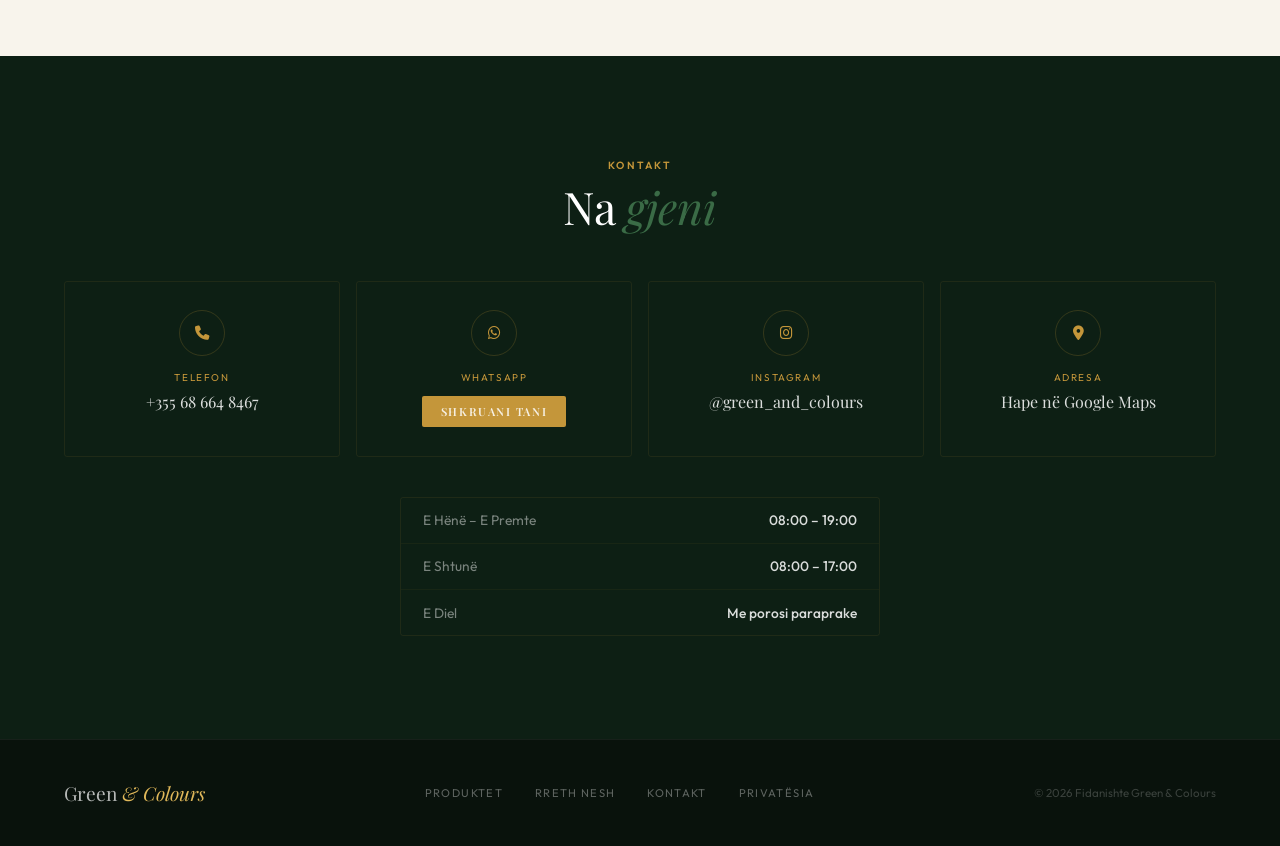
==== commit 3c1df725: "Add files via upload" ====
--- a/index.html
+++ b/index.html
@@ -547,6 +547,17 @@
     .pc-badge-gold { background: var(--gold); color: var(--ink); }
     .pc-badge-out  { background: #dc2626; color: #ffffff; font-weight: 800; } /* Ngjyrë e kuqe për S'ka gjendje */
 
+    /* ── Filtrat e shpejtë të produkteve (chips) ── */
+    .cat-chips{display:flex;flex-wrap:wrap;gap:.5rem;margin:0 0 1.15rem;}
+    .cat-chip{padding:.48rem 1rem;border-radius:99px;border:1.5px solid rgba(13,31,20,.16);background:#fff;color:#1a3520;font-family:var(--sans);font-size:.78rem;font-weight:600;letter-spacing:.02em;cursor:pointer;transition:all .2s;}
+    .cat-chip:hover{border-color:#3a6b46;}
+    .cat-chip.active{background:#1a3520;color:#f0e9d6;border-color:#1a3520;}
+    .cat-chip-oferta{border-color:#c4963a;color:#c4963a;}
+    .cat-chip-oferta.active{background:#c4963a;border-color:#c4963a;color:#fff;}
+
+    /* ── Shporta: në Header vetëm në desktop; në mobile vetëm te bottom-nav ── */
+    @media(max-width:768px){ .nav-cart-wrap{display:none !important;} }
+
     .pc-body { padding: 1.1rem; }
 
     .pc-cat {
@@ -1393,7 +1404,7 @@
     </li>
   </ul>
 
-  <div style="display:flex;align-items:center;gap:1rem;">
+  <div class="nav-cart-wrap" style="display:flex;align-items:center;gap:1rem;">
     <button class="nav-cart" id="cartToggle" aria-label="Shporta — shiko shportën e blerjeve">
       <i class="fa-solid fa-bag-shopping"></i>
       <span id="cartCount" class="hidden">0</span>
@@ -1471,6 +1482,9 @@
 
   <!-- Kategoritë vizuale -->
   <div class="cat-grid reveal" id="catCards"><!-- Dinamikisht nga JS --></div>
+
+  <!-- Filtrat e shpejtë -->
+  <div class="cat-chips reveal" id="catChips" role="group" aria-label="Filtrimi i produkteve"><!-- Dinamikisht nga JS --></div>
 
   <!-- Kërkimi i produkteve (sipër grid-it) -->
   <div class="prod-search reveal">
@@ -1928,6 +1942,8 @@
   }).join('');
 }
 renderMegaMenu(); renderCatCards();
+/* KUJDES: renderCatChips() NUK thirret këtu — `_activeGroup` deklarohet më poshtë me `let`
+   dhe thirrja e hershme shkakton ReferenceError (TDZ) që vret gjithë skriptin. */
 
 /* Delegim klikimesh për kategoritë (pa inline JS — i sigurt ndaj emrave me thonjëza) */
 document.addEventListener('click', e=>{
@@ -2107,7 +2123,7 @@
   } catch(e){ console.warn('loadCatalog error:', e); }
 
   gcUpdateProductSchema();
-  renderMegaMenu(); renderCatCards();
+  renderMegaMenu(); renderCatCards(); renderCatChips();
   const _params = new URLSearchParams(location.search);
   const _catParam = _params.get('cat');
   if(_catParam && catList().some(g=>g.name===_catParam)){
@@ -2134,9 +2150,27 @@
   applyFilters();
 }
 
+/* ── Chips: Të Gjitha + kategoritë ekzistuese + OFERTA (filtër dinamik, jo kategori) ── */
+function renderCatChips(){
+  const wrap = document.getElementById('catChips');
+  if(!wrap) return;
+  const chips = [{gid:'all', label:'Të Gjitha'}]
+    .concat(sortedCats().map(g=>({gid:g.name, label:g.name})))
+    .concat([{gid:'__oferta', label:'OFERTA %'}]);
+  wrap.innerHTML = chips.map(c=>
+    '<button type="button" class="cat-chip' + (c.gid==='__oferta'?' cat-chip-oferta':'') + (_activeGroup===c.gid?' active':'') + '" data-gid="' + esc(c.gid) + '" onclick="setGroupFilter(this.getAttribute(\'data-gid\'))">' + esc(c.label) + '</button>'
+  ).join('');
+}
+
 function applyFilters(){
   let list = PRODUCTS;
-  if(_activeGroup!=='all') list=list.filter(p=>(p.category||'')===_activeGroup);
+  if(_activeGroup==='__oferta'){
+    /* OFERTA: çdo produkt me çmim uljeje aktive, pavarësisht kategorisë — plotësisht dinamik */
+    list = list.filter(p=>p.discountPrice!=null && Number(p.price||0)>0);
+  } else if(_activeGroup!=='all'){
+    list = list.filter(p=>(p.category||'')===_activeGroup);
+  }
+  try{ renderCatChips(); }catch(e){}
   if(_searchQ) list=list.filter(p=>(p.name||'').toLowerCase().includes(_searchQ)||(p.description||'').toLowerCase().includes(_searchQ));
   if(_prodSort === 'manual'){
     list = [...list].sort((a,b)=>((a.sort_order ?? 999999) - (b.sort_order ?? 999999)) || (a.name||'').localeCompare((b.name||''), 'sq', {sensitivity:'base'}));
@@ -2343,7 +2377,7 @@
       available:    p.available !== false
     }));
     gcUpdateProductSchema();
-    renderMegaMenu(); renderCatCards(); applyFilters();
+    renderMegaMenu(); renderCatCards(); renderCatChips(); applyFilters();
   }catch(e){}
 }
 document.addEventListener('visibilitychange', ()=>{
@@ -2372,7 +2406,7 @@
       const arr = (dc ? JSON.parse(dc) : []).filter(n=>FALLBACK_CATS.some(c=>c.name===n));
       if(JSON.stringify(arr) !== JSON.stringify(_disabledCats)){
         _disabledCats = arr;
-        renderMegaMenu(); renderCatCards();
+        renderMegaMenu(); renderCatCards(); renderCatChips();
       }
     }catch(e){}
     const cm = get('category_meta');
@@ -2380,7 +2414,7 @@
       const meta = cm ? (JSON.parse(cm) || {}) : {};
       if(JSON.stringify(meta) !== JSON.stringify(_catMeta)){
         _catMeta = meta;
-        renderMegaMenu(); renderCatCards();
+        renderMegaMenu(); renderCatCards(); renderCatChips();
       }
     }catch(e){}
     
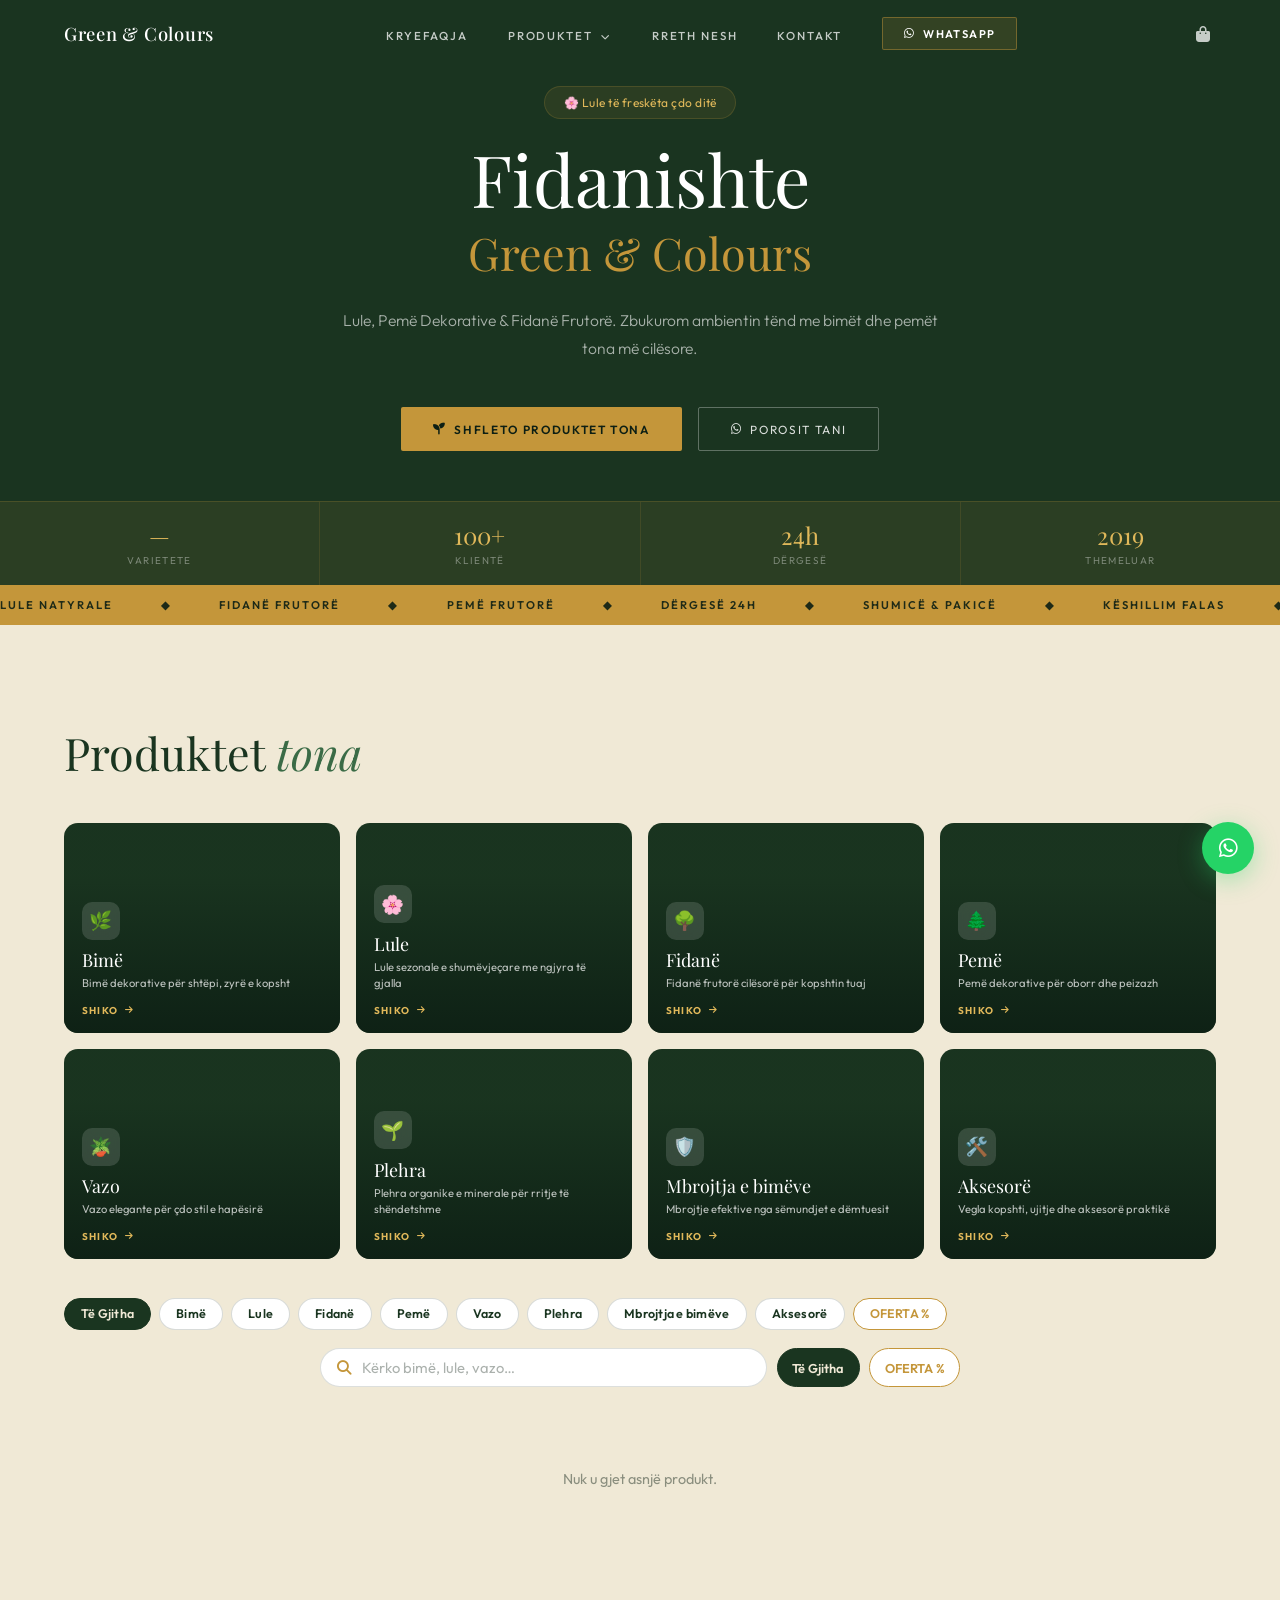
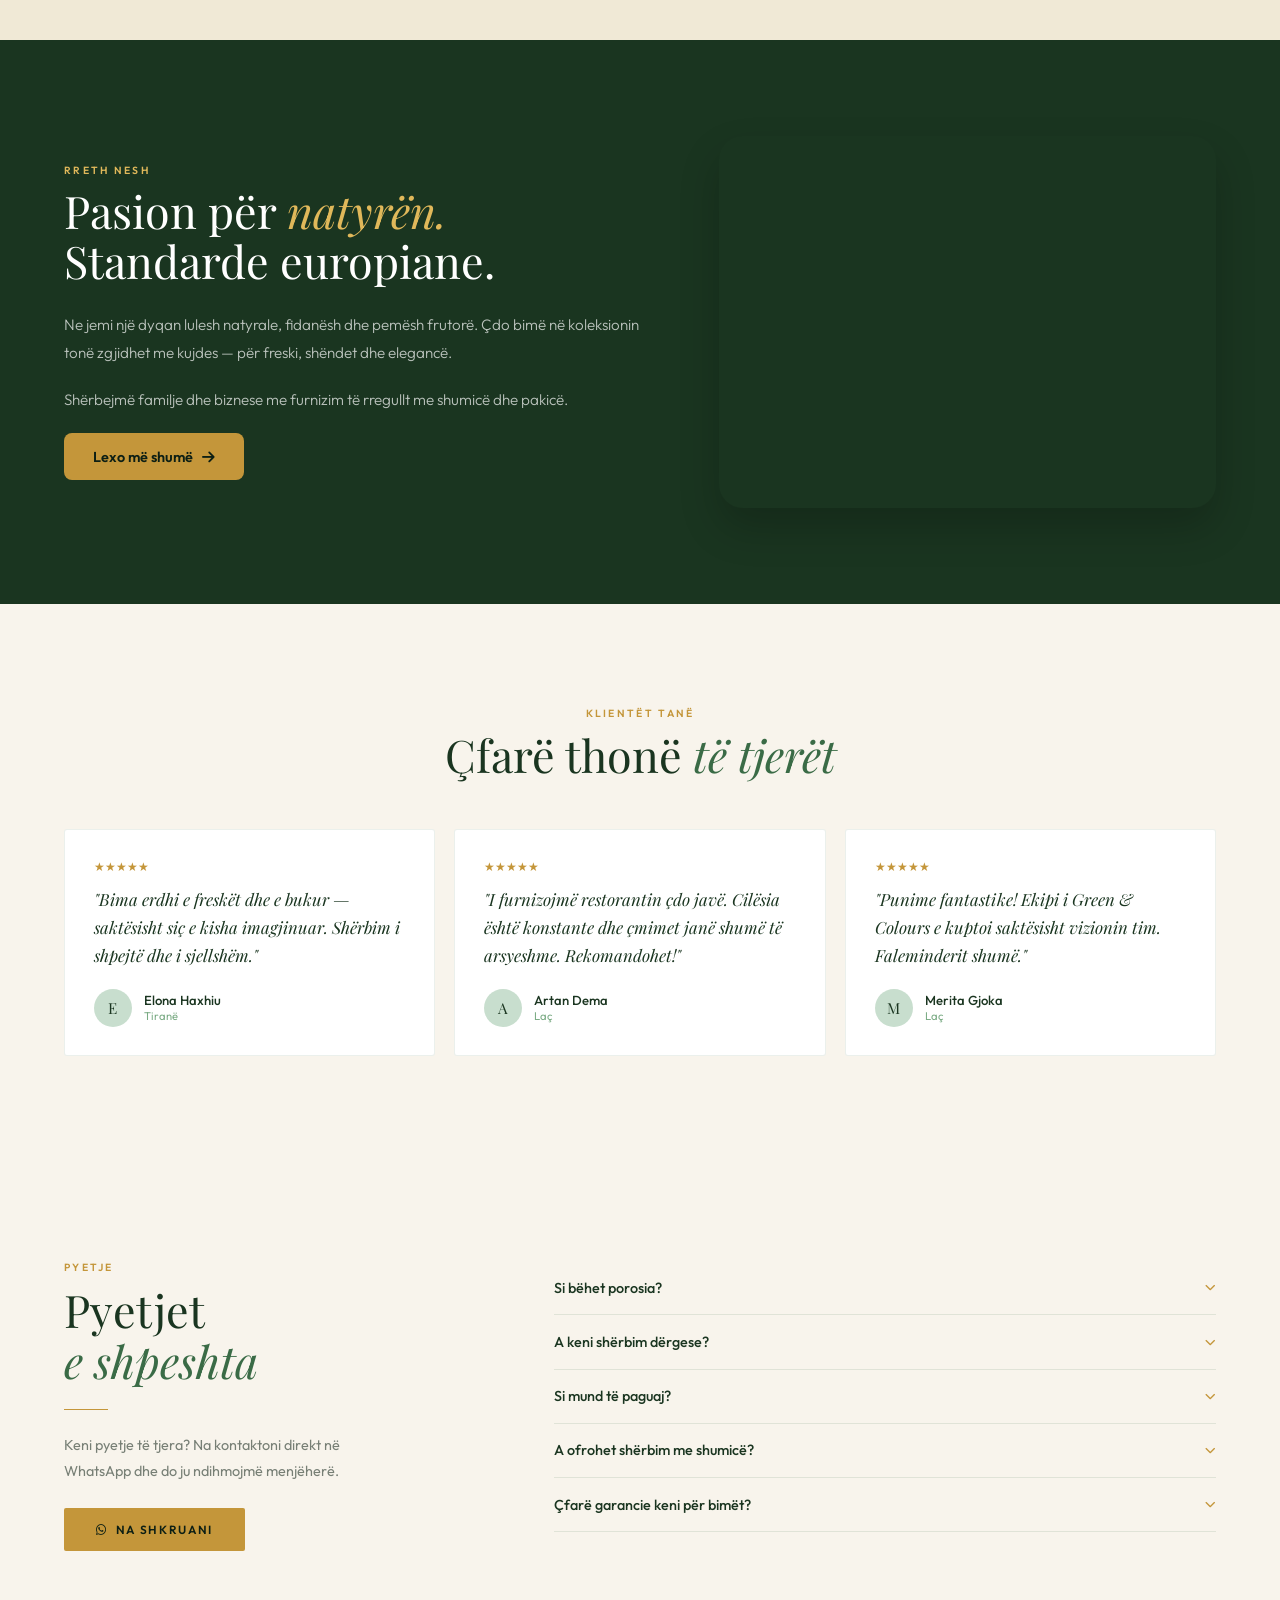
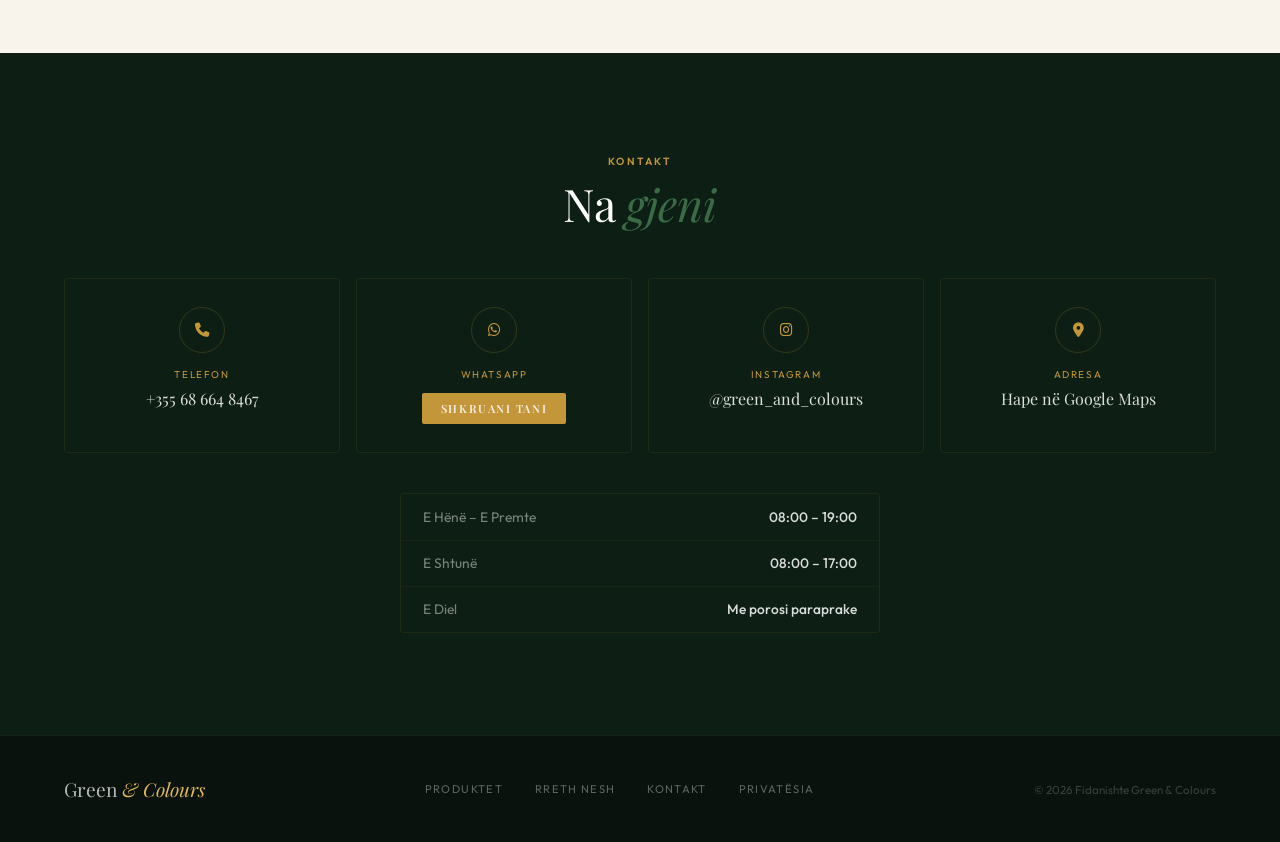
==== commit ddef3999: "Add files via upload" ====
--- a/index.html
+++ b/index.html
@@ -1356,6 +1356,14 @@
       color: var(--forest);
     }
     .prod-search input::placeholder { color: rgba(13,31,20,.35); }
+    /* Rreshti: kërkim + Të Gjitha + OFERTA % në të njëjtën linjë */
+    .prod-search-row{display:flex;align-items:stretch;justify-content:center;gap:.6rem;flex-wrap:wrap;max-width:640px;margin:0 auto 2.2rem;}
+    .prod-search-row .prod-search{flex:1 1 120px;min-width:110px;max-width:none;margin:0;padding:.55rem 1rem;}
+    .ps-btn{padding:.55rem .9rem;border-radius:50px;border:1.5px solid rgba(13,31,20,.16);background:#fff;color:#1a3520;font-family:var(--sans);font-size:.8rem;font-weight:600;cursor:pointer;transition:all .2s;white-space:nowrap;}
+    .ps-btn:hover{border-color:#3a6b46;}
+    .ps-btn.active{background:#1a3520;color:#f0e9d6;border-color:#1a3520;}
+    .ps-btn-oferta{border-color:#c4963a;color:#c4963a;}
+    .ps-btn-oferta.active{background:#c4963a;border-color:#c4963a;color:#fff;}
 
   </style>
   <script>
@@ -1486,10 +1494,14 @@
   <!-- Filtrat e shpejtë -->
   <div class="cat-chips reveal" id="catChips" role="group" aria-label="Filtrimi i produkteve"><!-- Dinamikisht nga JS --></div>
 
-  <!-- Kërkimi i produkteve (sipër grid-it) -->
-  <div class="prod-search reveal">
-    <i class="fa-solid fa-magnifying-glass" aria-hidden="true"></i>
-    <input id="prodSearchInput" type="search" placeholder="Kërko bimë, lule, vazo…" autocomplete="off" aria-label="Kërko produkte" />
+  <!-- Kërkimi i produkteve + Të Gjitha + OFERTA % (në të njëjtin rresht) -->
+  <div class="prod-search-row reveal">
+    <div class="prod-search">
+      <i class="fa-solid fa-magnifying-glass" aria-hidden="true"></i>
+      <input id="prodSearchInput" type="search" placeholder="Kërko bimë, lule, vazo…" autocomplete="off" aria-label="Kërko produkte" />
+    </div>
+    <button type="button" class="ps-btn" id="psBtnAll" onclick="setGroupFilter('all')">Të Gjitha</button>
+    <button type="button" class="ps-btn ps-btn-oferta" id="psBtnOferta" onclick="setGroupFilter('__oferta')">OFERTA %</button>
   </div>
 
   <div id="productGrid"></div>
@@ -1780,7 +1792,12 @@
 const esc = s => String(s??'').replace(/&/g,'&amp;').replace(/</g,'&lt;').replace(/>/g,'&gt;').replace(/"/g,'&quot;');
 function toast(msg){ const t=$('toast'); t.textContent=msg; t.classList.add('show'); setTimeout(()=>t.classList.remove('show'),3000); }
 let _scrollY = 0;
+let _bodyLocked = false;
 function lockBodyScroll(){
+  /* Nëse trupi është tashmë i kyçur (p.sh. shigjetat majtas/djathtas rihapin modalin),
+     MOS e rilexo scrollY — do të ishte 0 dhe mbyllja me X do ta çonte faqen në krye. */
+  if(_bodyLocked) return;
+  _bodyLocked = true;
   _scrollY = window.scrollY;
   document.body.style.position = 'fixed';
   document.body.style.top = `-${_scrollY}px`;
@@ -1788,6 +1805,8 @@
   document.body.style.overflow = 'hidden';
 }
 function unlockBodyScroll(){
+  if(!_bodyLocked) return;
+  _bodyLocked = false;
   document.body.style.position = '';
   document.body.style.top = '';
   document.body.style.width = '';
@@ -2160,13 +2179,16 @@
   wrap.innerHTML = chips.map(c=>
     '<button type="button" class="cat-chip' + (c.gid==='__oferta'?' cat-chip-oferta':'') + (_activeGroup===c.gid?' active':'') + '" data-gid="' + esc(c.gid) + '" onclick="setGroupFilter(this.getAttribute(\'data-gid\'))">' + esc(c.label) + '</button>'
   ).join('');
+  const ba = document.getElementById('psBtnAll'), bo = document.getElementById('psBtnOferta');
+  if(ba) ba.classList.toggle('active', _activeGroup==='all');
+  if(bo) bo.classList.toggle('active', _activeGroup==='__oferta');
 }
 
 function applyFilters(){
   let list = PRODUCTS;
   if(_activeGroup==='__oferta'){
     /* OFERTA: çdo produkt me çmim uljeje aktive, pavarësisht kategorisë — plotësisht dinamik */
-    list = list.filter(p=>p.discountPrice!=null && Number(p.price||0)>0);
+    list = list.filter(p=>p.discountPrice!=null && Number(p.price||0)>0 && Number(p.discountPrice) < Number(p.price));
   } else if(_activeGroup!=='all'){
     list = list.filter(p=>(p.category||'')===_activeGroup);
   }
@@ -2188,7 +2210,7 @@
   const slice = _filteredProducts.slice(start, start + PAGE_SIZE);
 
   if(reset && !slice.length){
-    grid.innerHTML=`<p style="grid-column:1/-1;text-align:center;padding:3rem;font-size:.9rem;color:rgba(13,31,20,.45);">Nuk u gjet asnjë produkt.</p>`;
+    grid.innerHTML=`<p style="grid-column:1/-1;text-align:center;padding:3rem;font-size:.9rem;color:rgba(13,31,20,.45);">${_activeGroup==='__oferta' ? 'Aktualisht nuk ka produkte në ofertë.' : 'Nuk u gjet asnjë produkt.'}</p>`;
     $('loadMoreWrap').style.display='none';
     return;
   }
@@ -2494,10 +2516,11 @@
     'transition:transform .9s cubic-bezier(.22,.8,.3,1),opacity .9s ease;}',
     '#festiveBar.gc-in,#promoBar.gc-in{transform:translateY(0);opacity:1;}',
     '#festiveBar{top:0;z-index:220;height:38px;}',
-    '#promoBar{z-index:219;height:34px;justify-content:center;gap:.55rem;padding:0 2.4rem;',
+    '#promoBar{z-index:219;height:34px;justify-content:flex-start;padding:0;',
     'white-space:nowrap;font-size:.8rem;letter-spacing:.05em;color:#fdf6e3;}',
     '#promoBar .pb-t{font-weight:700;color:#ffe9a8;text-shadow:0 0 8px rgba(212,175,55,.35);}',
-    '#promoBar .pb-d{opacity:.92;overflow:hidden;text-overflow:ellipsis;}',
+    '#promoBar .pb-d{opacity:.92;}',
+    '#promoBar .fb-item{display:inline-flex;align-items:center;gap:.55rem;padding:0 2.2rem;font-size:.78rem;letter-spacing:.05em;}',
     /* ngjyrat e shiritave */
     '#festiveBar,#promoBar{background:linear-gradient(90deg,#0d2418,#1b4d2e 40%,#0d2418);}',
     '#festiveBar[data-c="kuqe"],#promoBar[data-c="kuqe"]{background:linear-gradient(90deg,#310909,#7a1b1b 40%,#310909);}',
@@ -2506,8 +2529,8 @@
     '#festiveBar[data-c="kuqezi"],#promoBar[data-c="kuqezi"]{background:linear-gradient(90deg,#5c0d0d,#a11212 45%,#141414);}',
     '#festiveBar[data-c="blu"],#promoBar[data-c="blu"]{background:linear-gradient(90deg,#081527,#173a5e 40%,#081527);}',
     /* marquee + shimmer ari + glow */
-    '#festiveBar .fb-track{display:flex;white-space:nowrap;animation:fbSlide 30s linear infinite;will-change:transform;}',
-    '#festiveBar:hover .fb-track{animation-play-state:paused;}',
+    '#festiveBar .fb-track,#promoBar .fb-track{display:flex;white-space:nowrap;animation:fbSlide 30s linear infinite;will-change:transform;}',
+    '#festiveBar:hover .fb-track,#promoBar:hover .fb-track{animation-play-state:paused;}',
     '#festiveBar .fb-item{display:inline-flex;align-items:center;gap:.5rem;padding:0 2.2rem;',
     'font-size:.85rem;letter-spacing:.06em;',
     'background:linear-gradient(110deg,#f3e9c9 42%,#fff3c4 50%,#d4af37 54%,#f3e9c9 62%);',
@@ -2522,7 +2545,7 @@
     '#festiveFx{position:fixed;inset:0;pointer-events:none;z-index:215;opacity:0;transition:opacity 1.6s ease .55s;}',
     '#festiveFx.gc-in{opacity:1;}',
     '@media (prefers-reduced-motion: reduce){',
-    '#festiveBar .fb-track{animation:none;}',
+    '#festiveBar .fb-track,#promoBar .fb-track{animation:none;}',
     '#festiveBar .fb-item{animation:none;background:none;color:#f3e9c9;-webkit-text-fill-color:#f3e9c9;}',
     '#festiveBar,#promoBar{transition:none;transform:none;opacity:1;}',
     '#festiveFx{display:none;}}'
@@ -2658,13 +2681,29 @@
   document.body.appendChild(bar);
   /* Shpejtësi identike kudo: 90 px/sek, e pavarur nga gjatësia e tekstit a faqja */
   requestAnimationFrame(function(){
-    const tr = bar.querySelector('.fb-track');
-    if(tr && tr.scrollWidth) tr.style.animationDuration = Math.max(14, Math.round((tr.scrollWidth / 2) / 90)) + 's';
+    gcFbSpeed(bar);
     bar.classList.add('gc-in');
   });
   gcUpdateOffsets();
   startFestiveFx(f.fx);
 }
+/* ── Shpejtësia e shiritave: 90 px/sek kudo, e pavarur nga teksti/faqja/ekrani.
+   Rimatet pas 'load' dhe 'resize' — më parë, nëse matja e parë bëhej para se
+   layout-i të stabilizohej, mbetej vlera CSS 30s (shumë e ngadaltë në mobile). ── */
+function gcFbSpeed(bar){
+  if(!bar) return;
+  var tr = bar.querySelector('.fb-track');
+  if(tr && tr.scrollWidth) tr.style.animationDuration = Math.max(14, Math.round((tr.scrollWidth / 2) / 90)) + 's';
+}
+window.addEventListener('load', function(){
+  gcFbSpeed(document.getElementById('festiveBar'));
+  gcFbSpeed(document.getElementById('promoBar'));
+});
+window.addEventListener('resize', function(){
+  gcFbSpeed(document.getElementById('festiveBar'));
+  gcFbSpeed(document.getElementById('promoBar'));
+});
+
 /* ── Shiriti i promocionit ── */
 function applyPromo(raw){
   const iso = gcIso();
@@ -2685,8 +2724,10 @@
   bar.id = 'promoBar';
   if(p.color) bar.setAttribute('data-c', p.color);
   bar.setAttribute('role','status');
-  bar.innerHTML = '<span class="pb-t">' + gcEsc(p.title) + '</span>'
-                + (p.desc ? '<span class="pb-d">' + gcEsc(p.desc) + '</span>' : '')
+  const pItem = '<span class="fb-item"><span class="pb-t">' + gcEsc(p.title) + '</span>'
+              + (p.desc ? ' <span class="pb-d">' + gcEsc(p.desc) + '</span>' : '') + '</span>';
+  const pHalf = pItem.repeat(6);
+  bar.innerHTML = '<div class="fb-track">' + pHalf + pHalf + '</div>'
                 + '<button class="fb-x" aria-label="Mbyll njoftimin" title="Mbyll">\u2715</button>';
   bar.querySelector('.fb-x').onclick = function(){
     try{ localStorage.setItem('gc_promo_hide', p.title + '|' + iso); }catch(e){}
@@ -2694,7 +2735,7 @@
     gcUpdateOffsets();
   };
   document.body.appendChild(bar);
-  requestAnimationFrame(function(){ bar.classList.add('gc-in'); });
+  requestAnimationFrame(function(){ gcFbSpeed(bar); bar.classList.add('gc-in'); });
   gcUpdateOffsets();
 }
 
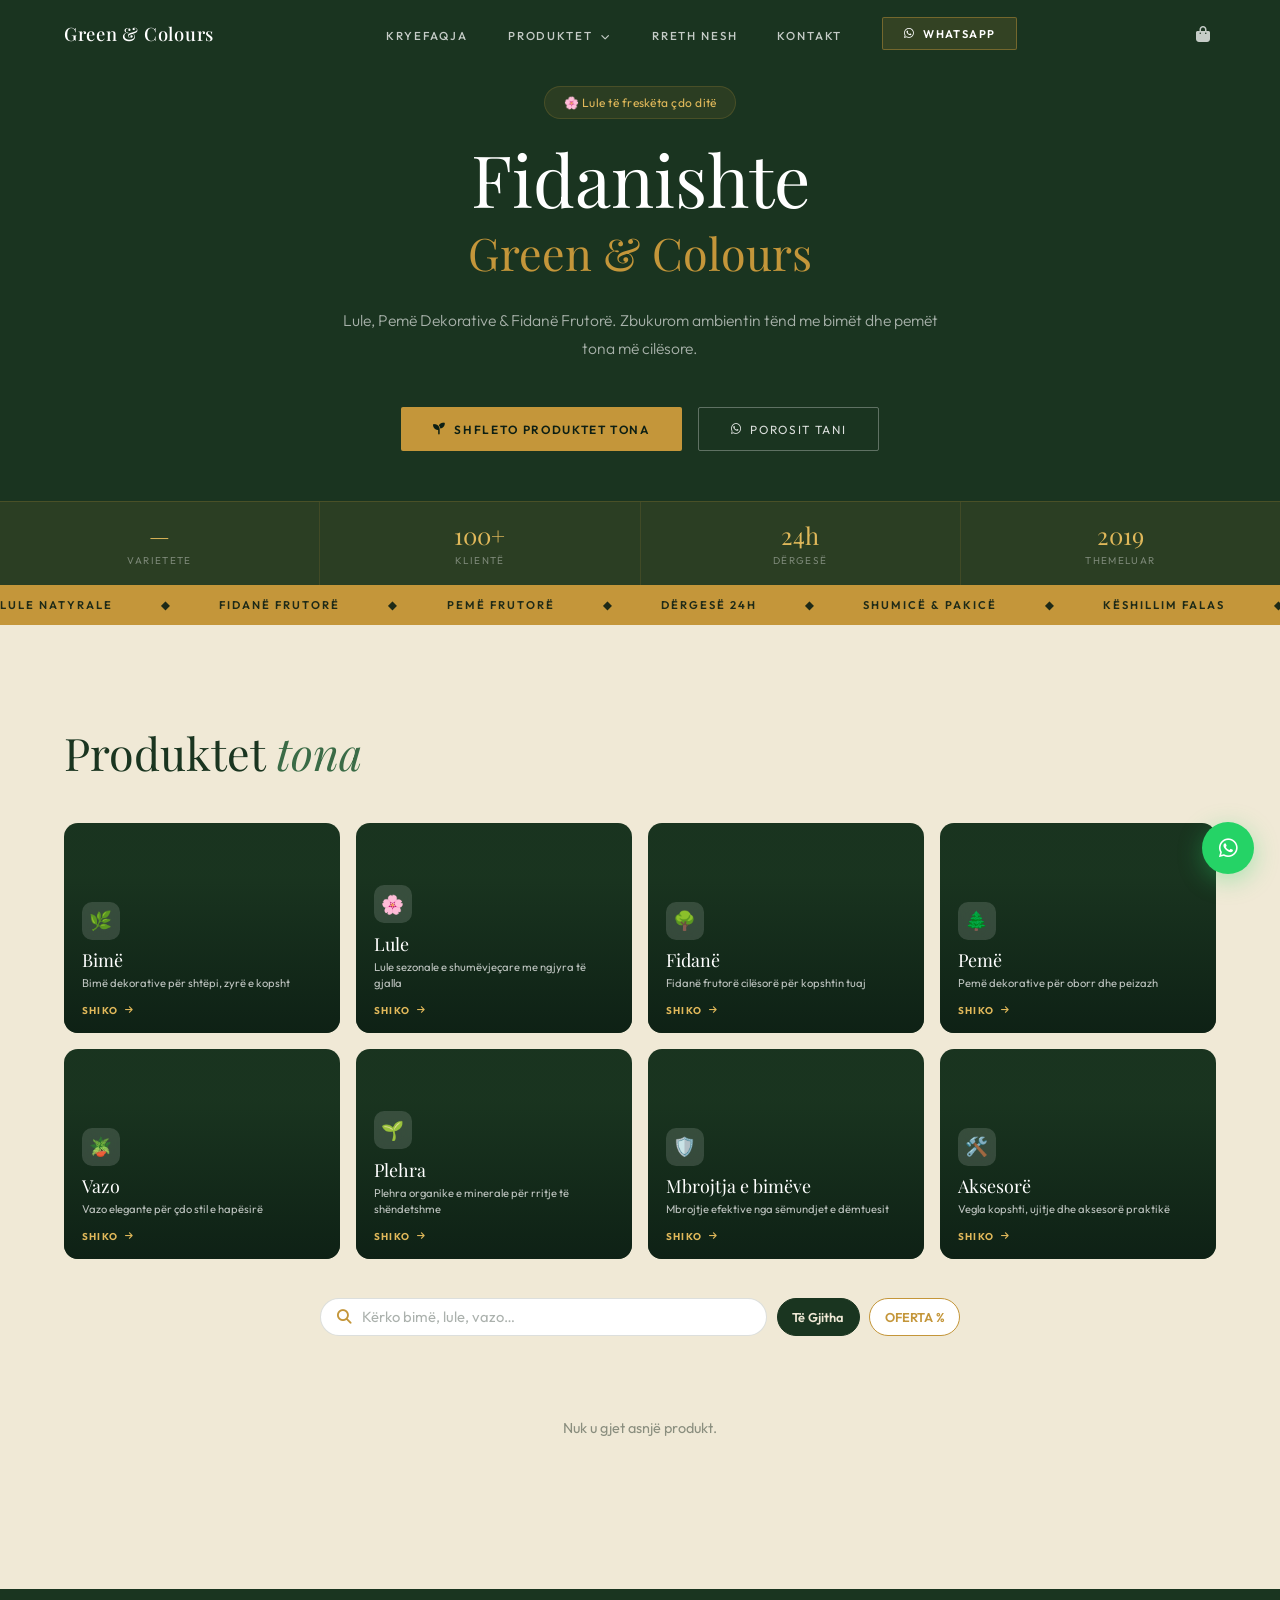
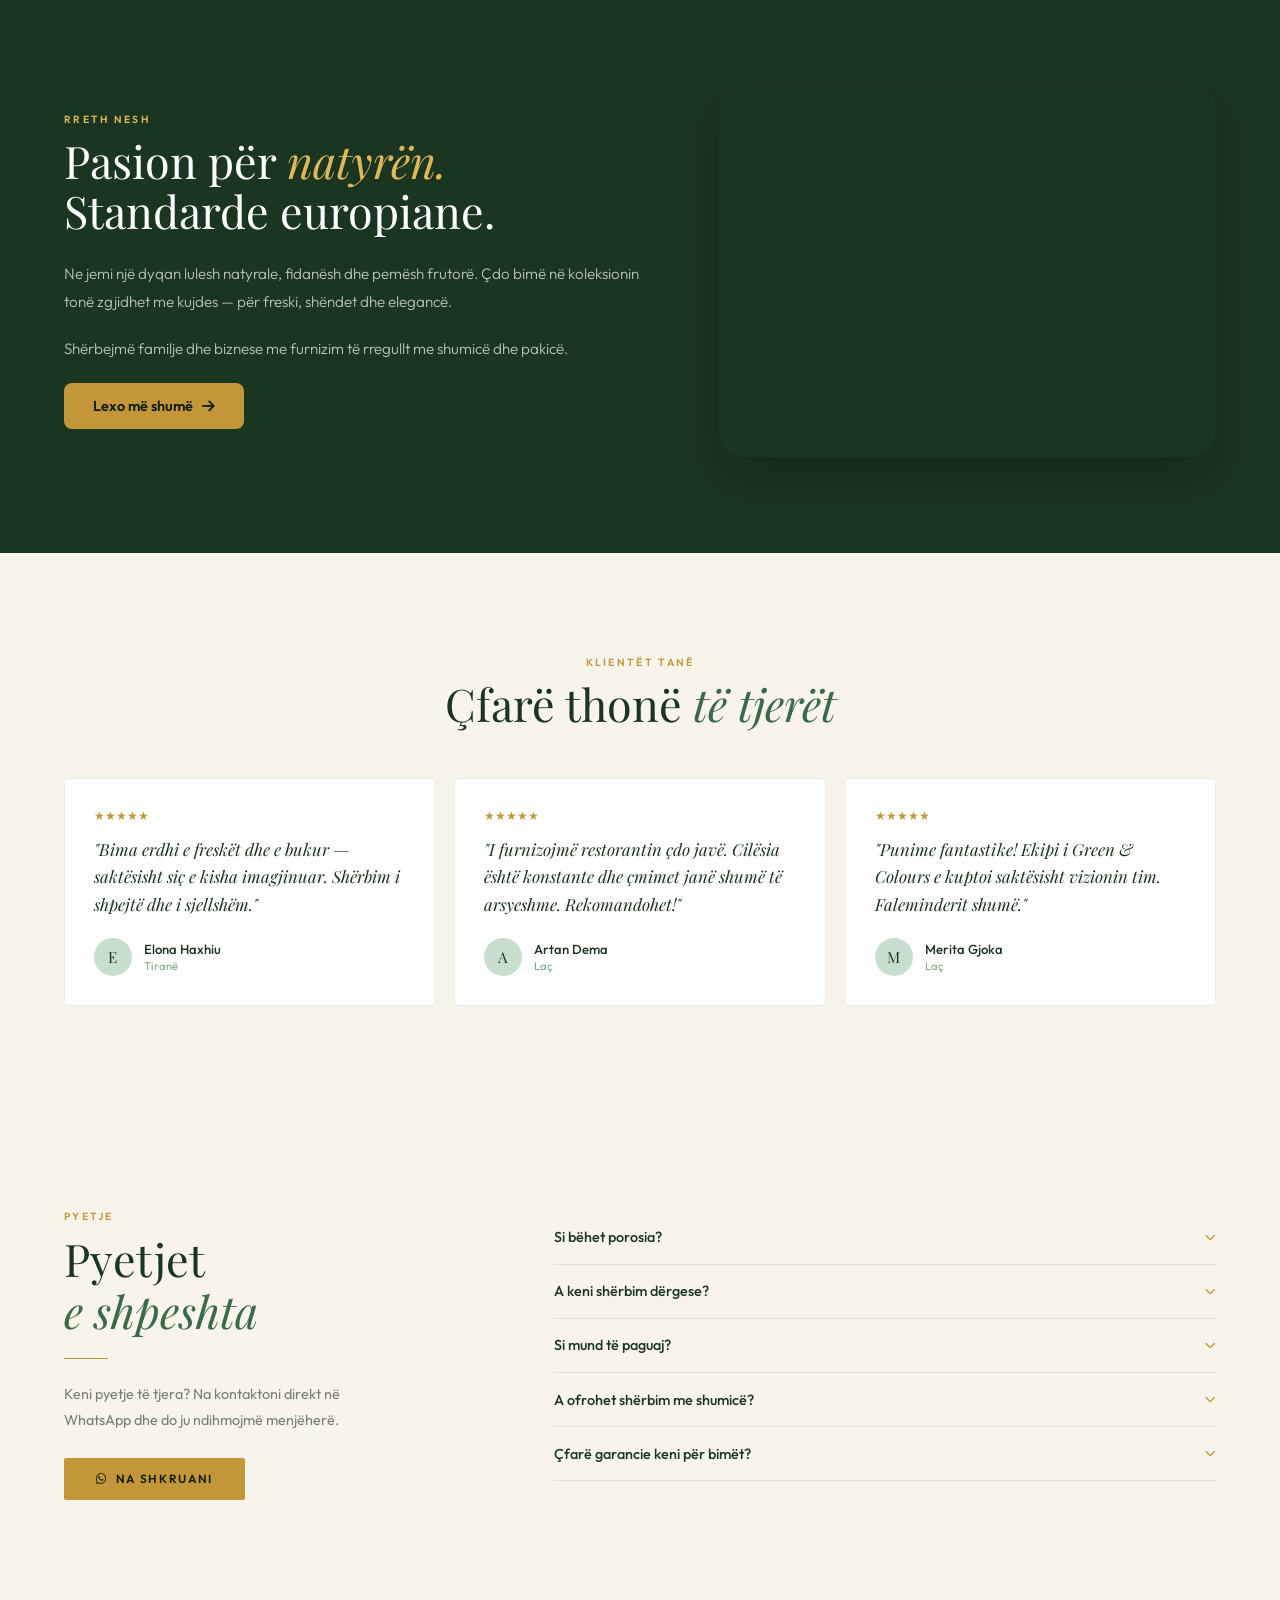
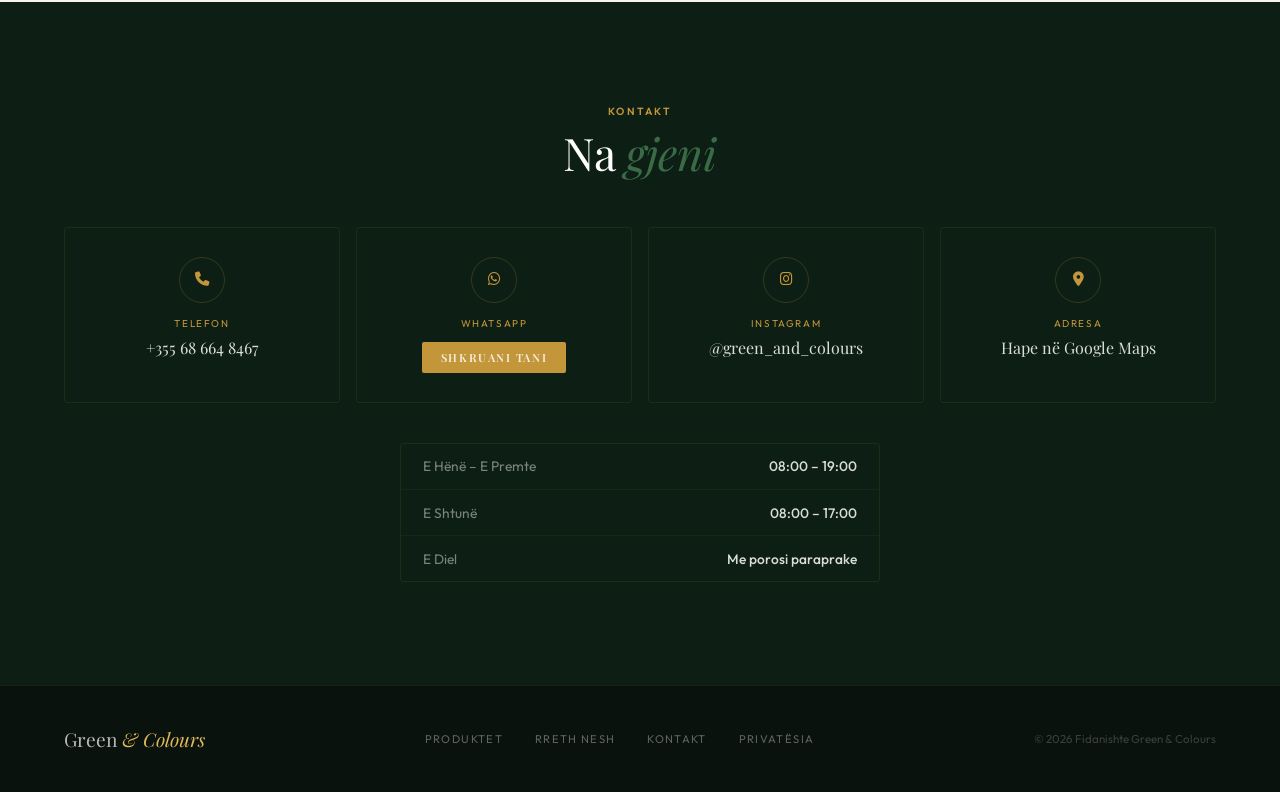
==== commit 2f407dc9: "Add files via upload" ====
--- a/index.html
+++ b/index.html
@@ -1492,7 +1492,9 @@
   <div class="cat-grid reveal" id="catCards"><!-- Dinamikisht nga JS --></div>
 
   <!-- Filtrat e shpejtë -->
-  <div class="cat-chips reveal" id="catChips" role="group" aria-label="Filtrimi i produkteve"><!-- Dinamikisht nga JS --></div>
+  <!-- Shiriti i kategorive u hoq nga INDEX (dublikohej me kartat vizuale sipër).
+       Filtrimi bëhet vetëm me: Kërkim + Të Gjitha + OFERTA %. Kategoritë funksionojnë
+       nga kartat vizuale, mega-menu dhe admini — të paprekura. -->
 
   <!-- Kërkimi i produkteve + Të Gjitha + OFERTA % (në të njëjtin rresht) -->
   <div class="prod-search-row reveal">
@@ -1862,7 +1864,7 @@
 const prodSearchInput = document.getElementById('prodSearchInput');
 if(prodSearchInput){
   prodSearchInput.addEventListener('input', ()=>{
-    _searchQ = prodSearchInput.value.toLowerCase();
+    _searchQ = prodSearchInput.value.trim().toLowerCase();
     if(PRODUCTS.length) applyFilters();
   });
 }
@@ -2152,7 +2154,7 @@
   }
   const _qParam = _params.get('q');
   if(_qParam){
-    _searchQ = _qParam.toLowerCase();
+    _searchQ = _qParam.trim().toLowerCase();
     if(prodSearchInput) prodSearchInput.value = _qParam;
     const _qs = document.getElementById('produktet');
     if(_qs) _qs.scrollIntoView({behavior:'smooth'});
@@ -2169,16 +2171,9 @@
   applyFilters();
 }
 
-/* ── Chips: Të Gjitha + kategoritë ekzistuese + OFERTA (filtër dinamik, jo kategori) ── */
+/* ── Shiritat e kategorive u hoqën nga INDEX; funksioni ruhet (thirret nga shumë vende)
+   dhe tani bën vetëm sinkronizimin e butonave "Të Gjitha" / "OFERTA %" ── */
 function renderCatChips(){
-  const wrap = document.getElementById('catChips');
-  if(!wrap) return;
-  const chips = [{gid:'all', label:'Të Gjitha'}]
-    .concat(sortedCats().map(g=>({gid:g.name, label:g.name})))
-    .concat([{gid:'__oferta', label:'OFERTA %'}]);
-  wrap.innerHTML = chips.map(c=>
-    '<button type="button" class="cat-chip' + (c.gid==='__oferta'?' cat-chip-oferta':'') + (_activeGroup===c.gid?' active':'') + '" data-gid="' + esc(c.gid) + '" onclick="setGroupFilter(this.getAttribute(\'data-gid\'))">' + esc(c.label) + '</button>'
-  ).join('');
   const ba = document.getElementById('psBtnAll'), bo = document.getElementById('psBtnOferta');
   if(ba) ba.classList.toggle('active', _activeGroup==='all');
   if(bo) bo.classList.toggle('active', _activeGroup==='__oferta');
@@ -2193,7 +2188,10 @@
     list = list.filter(p=>(p.category||'')===_activeGroup);
   }
   try{ renderCatChips(); }catch(e){}
-  if(_searchQ) list=list.filter(p=>(p.name||'').toLowerCase().includes(_searchQ)||(p.description||'').toLowerCase().includes(_searchQ));
+  if(_searchQ) list=list.filter(p=>
+    (p.name||'').toLowerCase().includes(_searchQ) ||
+    (p.category||'').toLowerCase().includes(_searchQ) ||
+    (p.description||'').toLowerCase().includes(_searchQ));
   if(_prodSort === 'manual'){
     list = [...list].sort((a,b)=>((a.sort_order ?? 999999) - (b.sort_order ?? 999999)) || (a.name||'').localeCompare((b.name||''), 'sq', {sensitivity:'base'}));
   } else {
@@ -2210,7 +2208,10 @@
   const slice = _filteredProducts.slice(start, start + PAGE_SIZE);
 
   if(reset && !slice.length){
-    grid.innerHTML=`<p style="grid-column:1/-1;text-align:center;padding:3rem;font-size:.9rem;color:rgba(13,31,20,.45);">${_activeGroup==='__oferta' ? 'Aktualisht nuk ka produkte në ofertë.' : 'Nuk u gjet asnjë produkt.'}</p>`;
+    const emptyMsg = _searchQ
+      ? 'Nuk u gjet asnjë produkt që përputhet me kërkimin tuaj.'
+      : (_activeGroup==='__oferta' ? 'Aktualisht nuk ka produkte në ofertë.' : 'Nuk u gjet asnjë produkt.');
+    grid.innerHTML=`<p style="grid-column:1/-1;text-align:center;padding:3rem;font-size:.9rem;color:rgba(13,31,20,.45);">${emptyMsg}</p>`;
     $('loadMoreWrap').style.display='none';
     return;
   }
